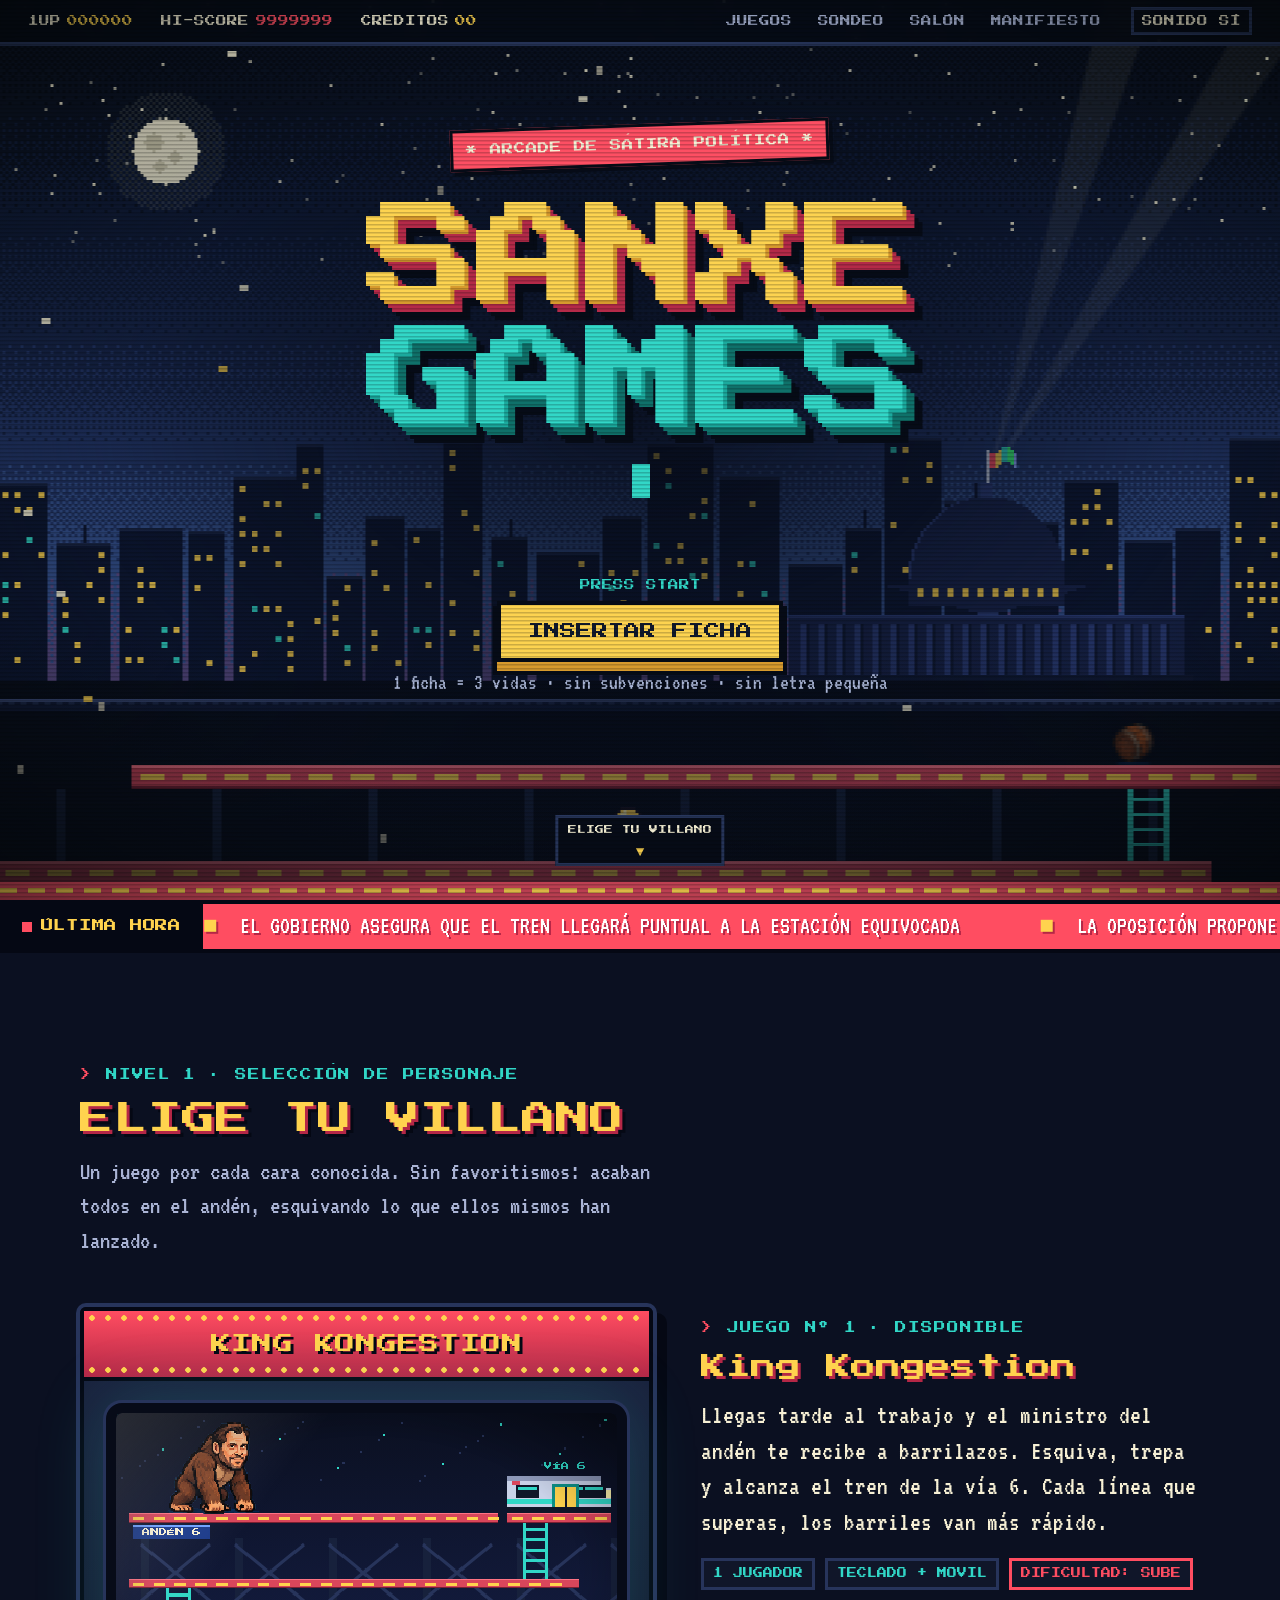
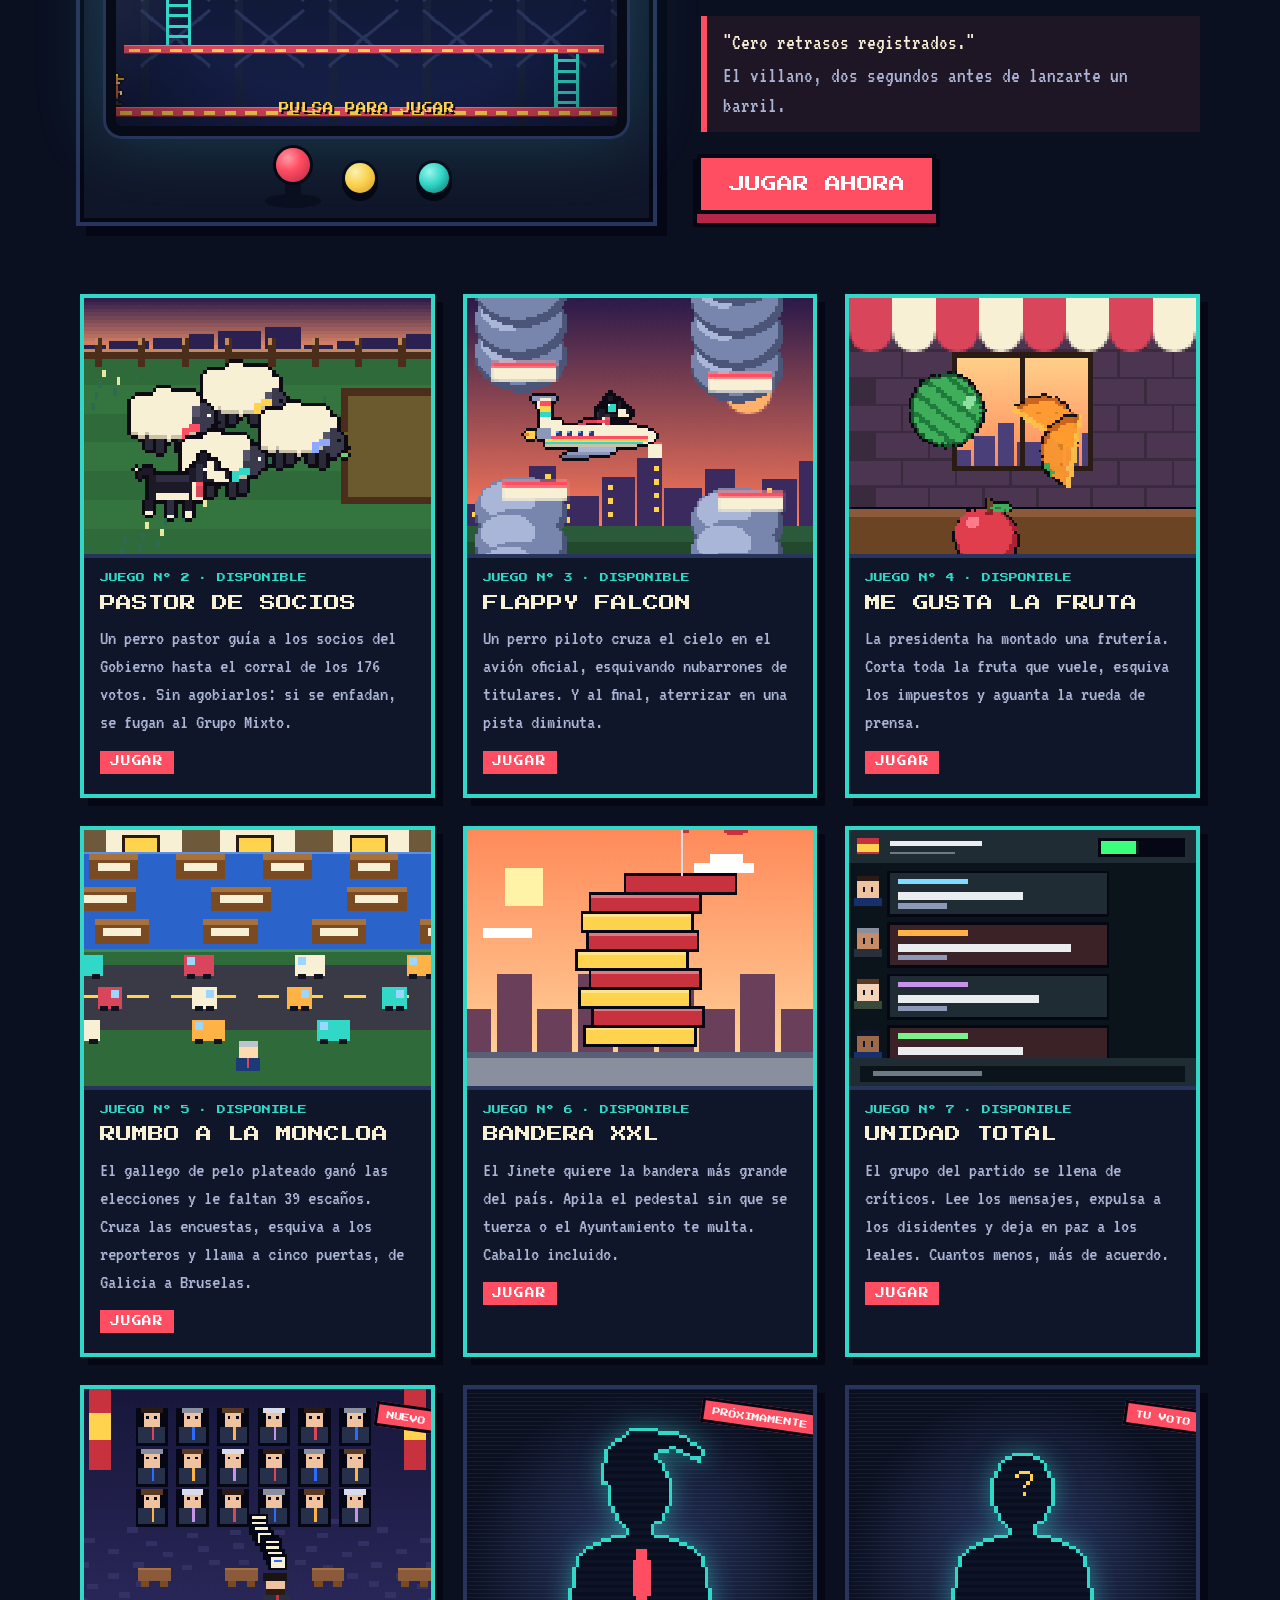
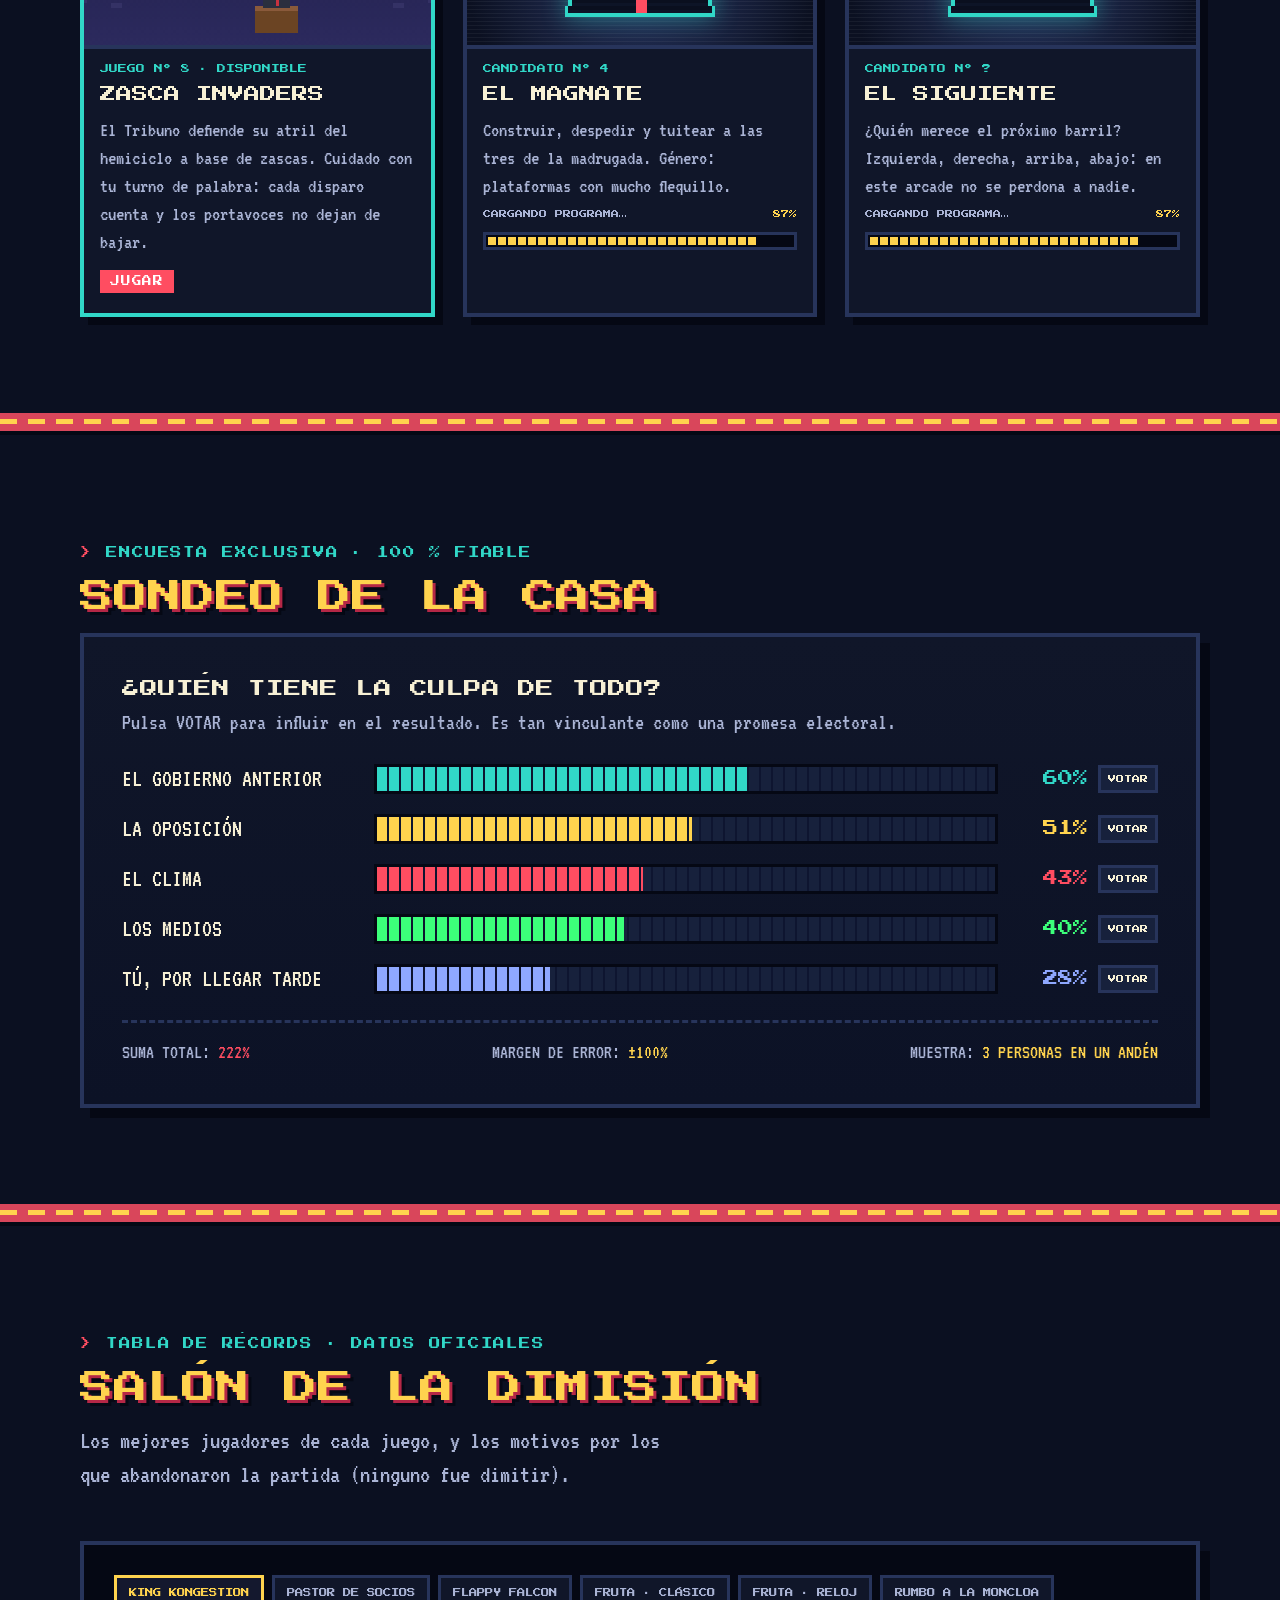
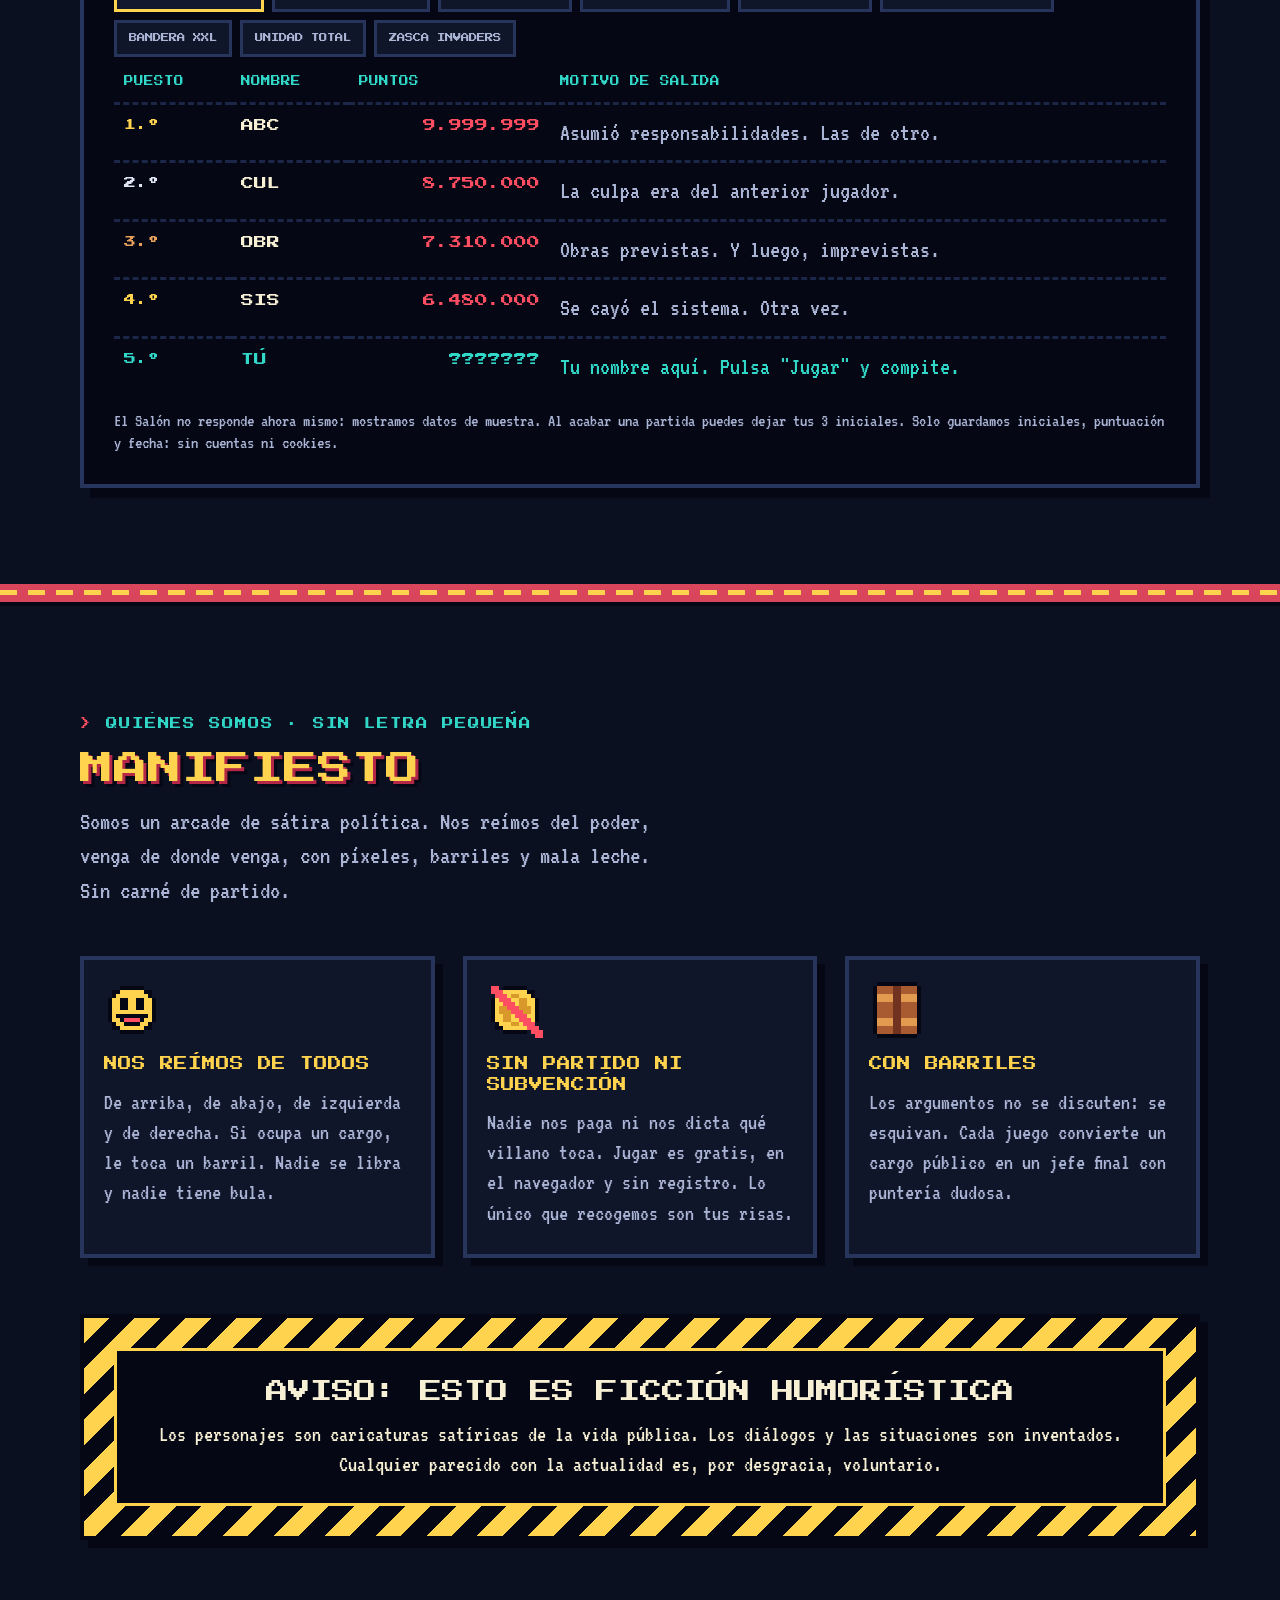
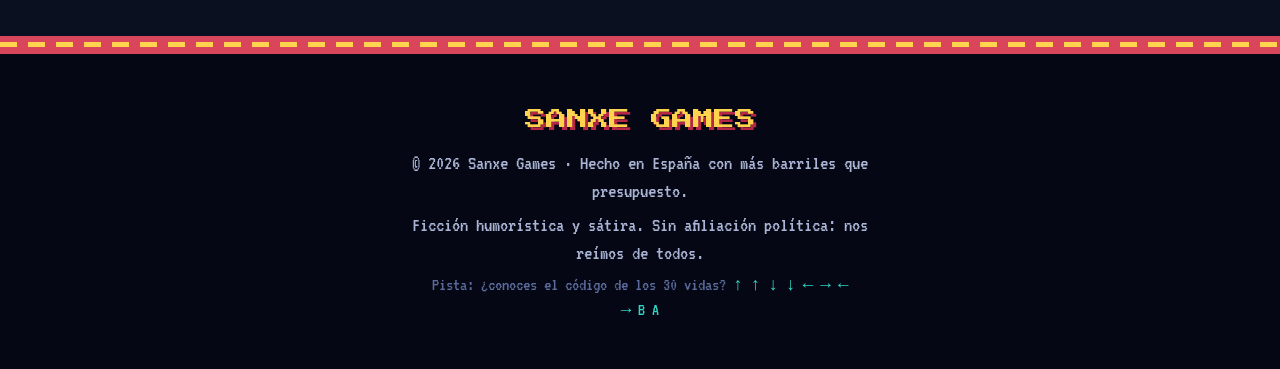
==== index.html @ ecefb309 "Add Zasca Invaders (shooter) with scoreboard board, home card and thumbnail Co-Authored-By: Claude S" ====
<!doctype html>
<html lang="es">
<head>
  <meta charset="utf-8">
  <meta name="viewport" content="width=device-width, initial-scale=1, viewport-fit=cover">
  <title>Sanxe Games — Arcade de sátira política</title>
  <meta name="description" content="Videojuegos retro de sátira política. Todos los colores, ningún partido. Esquiva barriles, coge el tren y ríete de quien manda. Gratis y en el navegador.">
  <meta name="theme-color" content="#0b1021">
  <link rel="canonical" href="https://sanxegames.es/">
  <meta property="og:type" content="website">
  <meta property="og:locale" content="es_ES">
  <meta property="og:site_name" content="Sanxe Games">
  <meta property="og:title" content="Sanxe Games — Los políticos nunca dimiten. Aquí, al menos, pierden vidas.">
  <meta property="og:description" content="Arcade retro de sátira política. Todos los colores, ningún partido. Juega gratis en el navegador.">
  <meta property="og:url" content="https://sanxegames.es/">
  <meta property="og:image" content="https://sanxegames.es/assets/og.png">
  <meta property="og:image:width" content="1200">
  <meta property="og:image:height" content="630">
  <meta property="og:image:alt" content="Sanxe Games: arcade de sátira política con barriles, un tren y un viajero esquivando al villano.">
  <meta name="twitter:card" content="summary_large_image">
  <meta name="twitter:title" content="Sanxe Games — Arcade de sátira política">
  <meta name="twitter:description" content="Los políticos nunca dimiten. Aquí, al menos, pierden vidas.">
  <meta name="twitter:image" content="https://sanxegames.es/assets/og.png">
  <link rel="icon" href="favicon.svg" type="image/svg+xml">
  <link rel="preload" href="assets/fonts/PressStart2P-latin.woff2" as="font" type="font/woff2" crossorigin>
  <link rel="preload" href="assets/fonts/VT323-latin.woff2" as="font" type="font/woff2" crossorigin>
  <link rel="stylesheet" href="assets/home.css?v=9">
  <script>document.documentElement.classList.add("js")</script>
</head>
<body>
  <a class="skip" href="#juegos">Saltar al contenido</a>

  <div id="boot" aria-hidden="true">
    <div id="boot-lines"></div>
    <div class="hint">PULSA CUALQUIER TECLA PARA SALTAR</div>
  </div>

  <header class="hud" aria-label="Marcador">
    <span>1UP<b id="hud-score">000000</b></span>
    <span class="hi">HI-SCORE<b>9999999</b></span>
    <span>CRÉDITOS<b id="hud-credits">00</b></span>
    <span class="grow"></span>
    <nav aria-label="Secciones">
      <a href="#juegos">JUEGOS</a>
      <a href="#sondeo">SONDEO</a>
      <a href="#salon">SALÓN</a>
      <a href="#manifiesto">MANIFIESTO</a>
    </nav>
    <button id="sound" type="button" aria-pressed="true" aria-label="Activar o desactivar sonido"><span class="snd-l">SONIDO </span><span id="sound-s">SÍ</span></button>
  </header>

  <main>
    <!-- ================= HERO ================= -->
    <section class="hero" id="inicio" aria-labelledby="logo">
      <canvas id="hero-canvas" aria-hidden="true"></canvas>
      <div class="hero-copy">
        <p class="badge">* ARCADE DE SÁTIRA POLÍTICA *</p>
        <h1 class="logo" id="logo" aria-label="Sanxe Games">
          <span class="l1" data-t="SANXE" aria-hidden="true">SANXE</span>
          <span class="l2" data-t="GAMES" aria-hidden="true">GAMES</span>
        </h1>
        <p class="tagline" id="tagline" data-full="Los políticos nunca dimiten. En nuestros juegos, al menos, pierden vidas.">Los políticos nunca dimiten. En nuestros juegos, al menos, <em>pierden vidas.</em></p>
        <div class="cta">
          <span class="press">PRESS START</span>
          <button class="btn" id="coin" type="button">Insertar ficha</button>
          <small>1 ficha = 3 vidas · sin subvenciones · sin letra pequeña</small>
        </div>
      </div>
      <a class="scroll-cue" href="#juegos" aria-label="Ir a los juegos">ELIGE TU VILLANO<span>▼</span></a>
      <div class="girder" aria-hidden="true"></div>
    </section>

    <!-- ================= TELETIPO ================= -->
    <div class="ticker" role="region" aria-label="Titulares satíricos">
      <div class="ticker-tag"><span><i></i>ÚLTIMA HORA</span></div>
      <div class="ticker-view">
        <div class="ticker-run">
          <ul>
            <li>El Gobierno asegura que el tren llegará puntual a la estación equivocada</li>
            <li>La oposición propone una comisión para estudiar por qué no hay comisiones</li>
            <li>Se cae el sistema otra vez: las elecciones se repiten por motivos técnicos</li>
            <li>Un político admite haber leído un artículo entero y lo niega a los cinco minutos</li>
            <li>Los barriles suben un 300 % y la culpa es del gobierno anterior</li>
            <li>Comunicado: la dimisión que no se ha producido no ha sido aceptada</li>
            <li>Inversión récord en promesas: cero euros ejecutados</li>
          </ul>
          <ul aria-hidden="true">
            <li>El Gobierno asegura que el tren llegará puntual a la estación equivocada</li>
            <li>La oposición propone una comisión para estudiar por qué no hay comisiones</li>
            <li>Se cae el sistema otra vez: las elecciones se repiten por motivos técnicos</li>
            <li>Un político admite haber leído un artículo entero y lo niega a los cinco minutos</li>
            <li>Los barriles suben un 300 % y la culpa es del gobierno anterior</li>
            <li>Comunicado: la dimisión que no se ha producido no ha sido aceptada</li>
            <li>Inversión récord en promesas: cero euros ejecutados</li>
          </ul>
        </div>
      </div>
    </div>

    <!-- ================= JUEGOS ================= -->
    <section class="section" id="juegos" aria-labelledby="t-juegos">
      <div class="wrap">
        <p class="kicker reveal">NIVEL 1 · SELECCIÓN DE PERSONAJE</p>
        <h2 class="title reveal" id="t-juegos">ELIGE TU VILLANO</h2>
        <p class="lead reveal">Un juego por cada cara conocida. Sin favoritismos: acaban todos en el andén, esquivando lo que ellos mismos han lanzado.</p>

        <article class="cab reveal">
          <div class="cab-body">
            <h3 class="cab-marquee">KING KONGESTION</h3>
            <a class="screen" href="king-kongestion/" aria-label="Jugar a King Kongestion">
              <canvas id="attract" width="480" height="300" aria-hidden="true"></canvas>
              <span class="insert">PULSA PARA JUGAR</span>
            </a>
            <div class="cab-controls" aria-hidden="true"><span class="stick"></span><span class="pbtn a"></span><span class="pbtn b"></span></div>
          </div>
          <div class="cab-info">
            <p class="kicker">JUEGO Nº 1 · DISPONIBLE</p>
            <h3>King Kongestion</h3>
            <p>Llegas tarde al trabajo y el ministro del andén te recibe a barrilazos. Esquiva, trepa y alcanza el tren de la vía 6. Cada línea que superas, los barriles van más rápido.</p>
            <ul class="chips">
              <li>1 JUGADOR</li>
              <li>TECLADO + MÓVIL</li>
              <li class="hot">DIFICULTAD: SUBE</li>
            </ul>
            <blockquote class="quote"><b>"Cero retrasos registrados."</b>El villano, dos segundos antes de lanzarte un barril.</blockquote>
            <a class="btn red" id="play" href="king-kongestion/">Jugar ahora</a>
          </div>
        </article>

        <div class="grid3">
          <a class="locked playable reveal" href="pastor-de-socios/" aria-label="Jugar a Pastor de socios">
            <div class="shot"><canvas id="pastor-thumb" width="96" height="72" aria-hidden="true"></canvas></div>
            <div class="body">
              <span class="cand">JUEGO Nº 2 · DISPONIBLE</span>
              <h3>PASTOR DE SOCIOS</h3>
              <p>Un perro pastor guía a los socios del Gobierno hasta el corral de los 176 votos. Sin agobiarlos: si se enfadan, se fugan al Grupo Mixto.</p>
              <span class="tag">JUGAR</span>
            </div>
          </a>
          <a class="locked playable reveal" href="flappy-falcon/" aria-label="Jugar a Flappy Falcon">
            <div class="shot"><canvas id="falcon-thumb" width="128" height="96" aria-hidden="true"></canvas></div>
            <div class="body">
              <span class="cand">JUEGO Nº 3 · DISPONIBLE</span>
              <h3>FLAPPY FALCON</h3>
              <p>Un perro piloto cruza el cielo en el avión oficial, esquivando nubarrones de titulares. Y al final, aterrizar en una pista diminuta.</p>
              <span class="tag">JUGAR</span>
            </div>
          </a>
          <a class="locked playable reveal" href="me-gusta-la-fruta/" aria-label="Jugar a Me gusta la fruta">
            <div class="shot"><canvas id="fruit-thumb" width="128" height="96" aria-hidden="true"></canvas></div>
            <div class="body">
              <span class="cand">JUEGO Nº 4 · DISPONIBLE</span>
              <h3>ME GUSTA LA FRUTA</h3>
              <p>La presidenta ha montado una frutería. Corta toda la fruta que vuele, esquiva los impuestos y aguanta la rueda de prensa.</p>
              <span class="tag">JUGAR</span>
            </div>
          </a>
          <a class="locked playable reveal" href="rumbo-a-moncloa/" aria-label="Jugar a Rumbo a la Moncloa">
            <div class="shot"><canvas id="moncloa-thumb" width="128" height="96" aria-hidden="true"></canvas></div>
            <div class="body">
              <span class="cand">JUEGO Nº 5 · DISPONIBLE</span>
              <h3>RUMBO A LA MONCLOA</h3>
              <p>El gallego de pelo plateado ganó las elecciones y le faltan 39 escaños. Cruza las encuestas, esquiva a los reporteros y llama a cinco puertas, de Galicia a Bruselas.</p>
              <span class="tag">JUGAR</span>
            </div>
          </a>
          <a class="locked playable reveal" href="bandera-xxl/" aria-label="Jugar a Bandera XXL">
            <div class="shot"><canvas id="bandera-thumb" width="128" height="96" aria-hidden="true"></canvas></div>
            <div class="body">
              <span class="cand">JUEGO Nº 6 · DISPONIBLE</span>
              <h3>BANDERA XXL</h3>
              <p>El Jinete quiere la bandera más grande del país. Apila el pedestal sin que se tuerza o el Ayuntamiento te multa. Caballo incluido.</p>
              <span class="tag">JUGAR</span>
            </div>
          </a>
          <a class="locked playable reveal" href="unidad-total/" aria-label="Jugar a Unidad Total">
            <div class="shot"><canvas id="unidad-thumb" width="128" height="96" aria-hidden="true"></canvas></div>
            <div class="body">
              <span class="cand">JUEGO Nº 7 · DISPONIBLE</span>
              <h3>UNIDAD TOTAL</h3>
              <p>El grupo del partido se llena de críticos. Lee los mensajes, expulsa a los disidentes y deja en paz a los leales. Cuantos menos, más de acuerdo.</p>
              <span class="tag">JUGAR</span>
            </div>
          </a>
          <a class="locked playable reveal" href="zasca-invaders/" aria-label="Jugar a Zasca Invaders">
            <div class="shot"><canvas id="zasca-thumb" width="128" height="96" aria-hidden="true"></canvas><span class="stamp new">NUEVO</span></div>
            <div class="body">
              <span class="cand">JUEGO Nº 8 · DISPONIBLE</span>
              <h3>ZASCA INVADERS</h3>
              <p>El Tribuno defiende su atril del hemiciclo a base de zascas. Cuidado con tu turno de palabra: cada disparo cuenta y los portavoces no dejan de bajar.</p>
              <span class="tag">JUGAR</span>
            </div>
          </a>
          <article class="locked reveal" tabindex="0">
            <div class="shot"><canvas data-sil="magnate" width="48" height="56" aria-hidden="true"></canvas><span class="stamp">PRÓXIMAMENTE</span></div>
            <div class="body">
              <span class="cand">CANDIDATO Nº 4</span>
              <h3>EL MAGNATE</h3>
              <p>Construir, despedir y tuitear a las tres de la madrugada. Género: plataformas con mucho flequillo.</p>
              <div class="load-l"><span>CARGANDO PROGRAMA…</span><b>87%</b></div>
              <div class="load" aria-hidden="true"><i></i></div>
            </div>
            <div class="deny">ACCESO DENEGADO: FALTA PRESUPUESTO</div>
          </article>
          <article class="locked reveal" tabindex="0">
            <div class="shot"><canvas data-sil="mystery" width="48" height="56" aria-hidden="true"></canvas><span class="stamp">TU VOTO</span></div>
            <div class="body">
              <span class="cand">CANDIDATO Nº ?</span>
              <h3>EL SIGUIENTE</h3>
              <p>¿Quién merece el próximo barril? Izquierda, derecha, arriba, abajo: en este arcade no se perdona a nadie.</p>
              <div class="load-l"><span>CARGANDO PROGRAMA…</span><b>87%</b></div>
              <div class="load" aria-hidden="true"><i></i></div>
            </div>
            <div class="deny">ACCESO DENEGADO: SE HA CAÍDO EL SISTEMA</div>
          </article>
        </div>
      </div>
    </section>

    <div class="girder" aria-hidden="true"></div>

    <!-- ================= SONDEO ================= -->
    <section class="section" id="sondeo" aria-labelledby="t-sondeo">
      <div class="wrap">
        <p class="kicker reveal">ENCUESTA EXCLUSIVA · 100 % FIABLE</p>
        <h2 class="title reveal" id="t-sondeo">SONDEO DE LA CASA</h2>
        <div class="poll reveal" id="poll">
          <p class="poll-q">¿QUIÉN TIENE LA CULPA DE TODO?</p>
          <p class="poll-sub">Pulsa VOTAR para influir en el resultado. Es tan vinculante como una promesa electoral.</p>
          <div class="rows">
            <div class="row" data-v="87" style="--c:var(--cyan)"><span class="lb">El gobierno anterior</span><div class="track"><div class="fill"></div></div><span class="v">0%</span></div>
            <div class="row" data-v="74" style="--c:var(--yellow)"><span class="lb">La oposición</span><div class="track"><div class="fill"></div></div><span class="v">0%</span></div>
            <div class="row" data-v="63" style="--c:var(--red)"><span class="lb">El clima</span><div class="track"><div class="fill"></div></div><span class="v">0%</span></div>
            <div class="row" data-v="58" style="--c:var(--green)"><span class="lb">Los medios</span><div class="track"><div class="fill"></div></div><span class="v">0%</span></div>
            <div class="row" data-v="41" style="--c:#8fa8ff"><span class="lb">Tú, por llegar tarde</span><div class="track"><div class="fill"></div></div><span class="v">0%</span></div>
          </div>
          <div class="poll-foot">
            <span class="tot">SUMA TOTAL: <b id="poll-total">0%</b></span>
            <span>MARGEN DE ERROR: <b>±100%</b></span>
            <span>MUESTRA: <b>3 PERSONAS EN UN ANDÉN</b></span>
          </div>
        </div>
      </div>
    </section>

    <div class="girder" aria-hidden="true"></div>

    <!-- ================= SALÓN ================= -->
    <section class="section" id="salon" aria-labelledby="t-salon">
      <div class="wrap">
        <p class="kicker reveal">TABLA DE RÉCORDS · DATOS OFICIALES</p>
        <h2 class="title reveal" id="t-salon">SALÓN DE LA DIMISIÓN</h2>
        <p class="lead reveal">Los mejores jugadores de cada juego, y los motivos por los que abandonaron la partida (ninguno fue dimitir).</p>
        <div class="hall reveal">
          <div class="hall-tabs" id="hall-tabs" role="tablist" aria-label="Elegir juego"></div>
          <table>
            <thead><tr><th>PUESTO</th><th>NOMBRE</th><th id="hall-unit">PUNTOS</th><th>MOTIVO DE SALIDA</th></tr></thead>
            <tbody id="hall-body">
              <tr><td>1.º</td><td>ABC</td><td>9.999.999</td><td>Asumió responsabilidades. Las de otro.</td></tr>
              <tr><td>2.º</td><td>CUL</td><td>8.750.000</td><td>La culpa era del anterior jugador.</td></tr>
              <tr><td>3.º</td><td>OBR</td><td>7.310.000</td><td>Obras previstas. Y luego, imprevistas.</td></tr>
              <tr><td>4.º</td><td>SIS</td><td>6.480.000</td><td>Se cayó el sistema. Otra vez.</td></tr>
              <tr class="me"><td>5.º</td><td>TÚ</td><td>???????</td><td>Tu nombre aquí. Pulsa "Jugar" y compite.</td></tr>
            </tbody>
          </table>
          <p class="hall-note" id="hall-note">Al acabar una partida puedes dejar tus 3 iniciales. Solo guardamos iniciales, puntuación y fecha: sin cuentas ni cookies.</p>
        </div>
      </div>
    </section>

    <div class="girder" aria-hidden="true"></div>

    <!-- ================= MANIFIESTO ================= -->
    <section class="section" id="manifiesto" aria-labelledby="t-man">
      <div class="wrap">
        <p class="kicker reveal">QUIÉNES SOMOS · SIN LETRA PEQUEÑA</p>
        <h2 class="title reveal" id="t-man">MANIFIESTO</h2>
        <p class="lead reveal">Somos un arcade de sátira política. Nos reímos del poder, venga de donde venga, con píxeles, barriles y mala leche. Sin carné de partido.</p>
        <div class="manifesto">
          <article class="man reveal"><canvas data-icon="mask" width="14" height="14" aria-hidden="true"></canvas><h3>NOS REÍMOS DE TODOS</h3><p>De arriba, de abajo, de izquierda y de derecha. Si ocupa un cargo, le toca un barril. Nadie se libra y nadie tiene bula.</p></article>
          <article class="man reveal"><canvas data-icon="coin" width="14" height="14" aria-hidden="true"></canvas><h3>SIN PARTIDO NI SUBVENCIÓN</h3><p>Nadie nos paga ni nos dicta qué villano toca. Jugar es gratis, en el navegador y sin registro. Lo único que recogemos son tus risas.</p></article>
          <article class="man reveal"><canvas data-icon="barrel" width="14" height="14" aria-hidden="true"></canvas><h3>CON BARRILES</h3><p>Los argumentos no se discuten: se esquivan. Cada juego convierte un cargo público en un jefe final con puntería dudosa.</p></article>
        </div>
        <div class="banner reveal" role="note">
          <div><strong>AVISO: ESTO ES FICCIÓN HUMORÍSTICA</strong><span>Los personajes son caricaturas satíricas de la vida pública. Los diálogos y las situaciones son inventados. Cualquier parecido con la actualidad es, por desgracia, voluntario.</span></div>
        </div>
      </div>
    </section>
  </main>

  <div class="girder" aria-hidden="true"></div>
  <footer>
    <div class="wrap">
      <p class="logo-s">SANXE GAMES</p>
      <p>© 2026 Sanxe Games · Hecho en España con más barriles que presupuesto.</p>
      <p>Ficción humorística y sátira. Sin afiliación política: nos reímos de todos.</p>
      <p class="hint">Pista: ¿conoces el código de los 30 vidas? <kbd>↑ ↑ ↓ ↓ ← → ← → B A</kbd></p>
    </div>
  </footer>

  <div id="toast" role="status" aria-live="polite"></div>
  <canvas id="rain" aria-hidden="true" hidden></canvas>
  <div class="crt" aria-hidden="true"></div>

  <script src="assets/commuter-sprites.js"></script>
  <script src="pastor-de-socios/sprites.js?v=2"></script>
  <script src="me-gusta-la-fruta/sprites.js?v=1"></script>
  <script src="assets/scores.js?v=3"></script>
  <script src="assets/home.js?v=20"></script>
</body>
</html>
---- assets/home.css ----
/* Sanxe Games — portada. Estética arcade/CRT, coherente con King Kongestion. */
@font-face{font-family:"Press Start 2P";src:url(fonts/PressStart2P-latin.woff2) format("woff2");font-display:swap}
@font-face{font-family:"VT323";src:url(fonts/VT323-latin.woff2) format("woff2");font-display:swap}

:root{
  color-scheme:dark;
  --bg:#0b1021; --deep:#050814; --navy:#101629; --navy2:#17213c; --line:#27345b;
  --ink:#f7f0d5; --muted:#aab4d5;
  --red:#ff4d61; --red-d:#b52746; --girder:#d9465b;
  --cyan:#31d7c7; --cyan-d:#0e6f68;
  --yellow:#ffd34e; --yellow-d:#d9992a; --blue:#1b3a8a; --green:#3cff7a;
  --px:"Press Start 2P",ui-monospace,"Courier New",monospace;
  --term:"VT323","Courier New",monospace;
  --hud:46px;
}
*{box-sizing:border-box}
html{scroll-behavior:smooth;scroll-padding-top:calc(var(--hud) + 12px);-webkit-text-size-adjust:100%}
body{margin:0;background:var(--bg);color:var(--ink);font:400 1.4rem/1.35 var(--term);overflow-x:hidden;min-height:100vh}
a{color:inherit}
img,canvas{display:block}
.sr-only{position:absolute;width:1px;height:1px;padding:0;margin:-1px;overflow:hidden;clip:rect(0,0,0,0);white-space:nowrap;border:0}
.skip{position:fixed;left:8px;top:-60px;z-index:200;background:var(--yellow);color:var(--navy);padding:10px 14px;font:400 .7rem var(--px);text-decoration:none}
.skip:focus{top:8px}
:focus-visible{outline:3px solid var(--cyan);outline-offset:3px}
::selection{background:var(--red);color:#fff}

/* ---------- CRT ---------- */
.crt{position:fixed;inset:0;z-index:120;pointer-events:none;
  background:
    radial-gradient(ellipse at center,transparent 58%,rgba(0,0,0,.5) 100%),
    repeating-linear-gradient(0deg,rgba(0,0,0,0) 0 2px,rgba(0,0,0,.2) 3px 4px)}
.crt::after{content:"";position:absolute;inset:0;background:rgba(120,255,240,.015);animation:crtflicker 5s steps(1) infinite}
@keyframes crtflicker{0%,100%{opacity:1}47%{opacity:.4}48%{opacity:1}73%{opacity:.6}74%{opacity:1}}

/* ---------- Arranque ---------- */
#boot{position:fixed;inset:0;z-index:300;background:#000;color:var(--cyan);display:grid;align-content:center;justify-items:start;
  padding:0 max(24px,calc(50vw - 300px));font:400 clamp(.55rem,1.6vw,.8rem)/2.1 var(--px);cursor:pointer}
#boot.off{animation:bootoff .55s steps(8) forwards;pointer-events:none}
#boot .hint{margin-top:2em;color:#5b6b9b;animation:blink 1s steps(2) infinite}
@keyframes bootoff{0%{opacity:1;clip-path:inset(0)}60%{opacity:1;clip-path:inset(48% 0 48% 0)}100%{opacity:0;clip-path:inset(50% 0 50% 0)}}
html:not(.js) #boot{display:none}

/* ---------- HUD ---------- */
.hud{position:fixed;inset:0 0 auto 0;height:var(--hud);z-index:100;display:flex;align-items:center;gap:clamp(10px,2.4vw,28px);
  padding:0 clamp(10px,2.4vw,28px);background:rgba(5,8,20,.88);backdrop-filter:blur(6px);border-bottom:4px solid var(--line);
  font:400 clamp(.5rem,1.35vw,.66rem)/1 var(--px);white-space:nowrap}
.hud b{color:var(--yellow);font-weight:400;margin-left:.6em}
.hud .hi b{color:var(--red)}
.hud .grow{flex:1}
.hud nav{display:flex;gap:clamp(8px,2vw,22px)}
.hud nav a{text-decoration:none;color:var(--muted);padding:6px 2px}
.hud nav a:hover,.hud nav a:focus-visible{color:var(--cyan)}
.hud button{font:inherit;color:var(--ink);background:none;border:3px solid var(--line);padding:6px 8px;cursor:pointer}
.hud button:hover{border-color:var(--cyan);color:var(--cyan)}
@media(max-width:820px){.hud nav,.hud .hi{display:none}}
@media(max-width:420px){.hud .snd-l{display:none}}

/* ---------- Vigas (separador, como en el juego) ---------- */
.girder{height:18px;background:var(--girder);position:relative;box-shadow:0 4px 0 var(--deep)}
.girder::after{content:"";position:absolute;inset:6px 0 auto;height:5px;background:repeating-linear-gradient(90deg,var(--yellow) 0 17px,transparent 17px 28px)}

/* ---------- Estructura ---------- */
.wrap{width:min(1120px,100% - 32px);margin-inline:auto}
.section{padding:clamp(64px,9vw,112px) 0 clamp(56px,8vw,96px);position:relative}
.kicker{margin:0 0 14px;font:400 clamp(.55rem,1.5vw,.72rem)/1.6 var(--px);color:var(--cyan);letter-spacing:.08em}
.kicker::before{content:"> ";color:var(--red)}
h2.title{margin:0 0 14px;font:400 clamp(1.15rem,3.8vw,2.1rem)/1.3 var(--px);color:var(--yellow);text-shadow:3px 3px 0 var(--red-d),6px 6px 0 var(--deep)}
.lead{max-width:60ch;margin:0 0 clamp(28px,4vw,48px);color:var(--muted);font-size:clamp(1.3rem,2.4vw,1.6rem)}

.reveal{opacity:0;transform:translateY(26px)}
.reveal.in{opacity:1;transform:none;transition:opacity .45s steps(6),transform .45s steps(6)}
html:not(.js) .reveal{opacity:1;transform:none}

/* ---------- Hero ---------- */
.hero{position:relative;min-height:max(660px,100svh);display:grid;place-items:center;padding:calc(var(--hud) + 28px) 18px 168px;isolation:isolate;overflow:hidden;background:var(--bg)}
.hero canvas{position:absolute;left:50%;top:50%;transform:translate(calc(-50% + var(--mx,0px)),calc(-50% + var(--my,0px)));z-index:0;image-rendering:pixelated;image-rendering:crisp-edges;max-width:none;transition:transform .25s ease-out;will-change:transform}
.hero::after{content:"";position:absolute;inset:0;z-index:1;pointer-events:none;
  background:radial-gradient(ellipse 60% 52% at 50% 46%,rgba(5,8,20,.82),rgba(5,8,20,.3) 70%,transparent 100%),linear-gradient(transparent 70%,rgba(5,8,20,.65))}
.hero-copy{position:relative;z-index:2;text-align:center;display:grid;justify-items:center;gap:clamp(14px,2.4vw,24px);max-width:900px}
.badge{font:400 clamp(.5rem,1.5vw,.72rem)/1.7 var(--px);color:var(--ink);background:var(--red);padding:.7em 1.1em;border:3px solid var(--deep);box-shadow:4px 4px 0 var(--deep);transform:rotate(-2deg);animation:badge 3s steps(2) infinite}
@keyframes badge{50%{transform:rotate(-2deg) translateY(-3px)}}
.logo{margin:0;display:grid;gap:.1em;justify-items:center;font:400 clamp(2.4rem,min(11.5vw,12.5vh),7.4rem)/1 var(--px);text-transform:uppercase;letter-spacing:-.03em}
.logo span{position:relative;display:block}
.l1{color:var(--yellow);text-shadow:.035em .035em 0 var(--yellow-d),.07em .07em 0 var(--red-d),.105em .105em 0 var(--red-d),.14em .14em 0 var(--deep),.175em .175em 0 var(--deep)}
.l2{color:var(--cyan);text-shadow:.035em .035em 0 #1aa89c,.07em .07em 0 var(--cyan-d),.105em .105em 0 var(--cyan-d),.14em .14em 0 var(--deep),.175em .175em 0 var(--deep)}
.logo span::before,.logo span::after{content:attr(data-t);position:absolute;inset:0;opacity:0;text-shadow:none;pointer-events:none}
.logo span::before{color:var(--red);animation:glitchA 7s infinite steps(1)}
.logo span::after{color:#5ea8ff;animation:glitchB 7s infinite steps(1)}
@keyframes glitchA{0%,90%,100%{opacity:0}91%{opacity:.9;transform:translate(-.05em,.02em);clip-path:inset(10% 0 55% 0)}93%{opacity:.9;transform:translate(.06em,-.02em);clip-path:inset(60% 0 8% 0)}95%{opacity:0}}
@keyframes glitchB{0%,90%,100%{opacity:0}92%{opacity:.9;transform:translate(.05em,0);clip-path:inset(40% 0 30% 0)}94%{opacity:.9;transform:translate(-.06em,.02em);clip-path:inset(5% 0 70% 0)}96%{opacity:0}}
.logo .l1{animation:drop .7s steps(7) both}
.logo .l2{animation:drop .7s .18s steps(7) both}
@keyframes drop{0%{transform:translateY(-120%);opacity:0}70%{transform:translateY(8%);opacity:1}100%{transform:none}}
.tagline{margin:0;max-width:30ch;font:400 clamp(1.5rem,3.6vw,2.3rem)/1.15 var(--term);color:var(--ink);text-shadow:2px 2px 0 var(--deep);min-height:2.4em}
.tagline em{font-style:normal;color:var(--yellow)}
.caret{display:inline-block;width:.5em;height:.9em;margin-left:2px;background:var(--cyan);vertical-align:-.1em;animation:blink 1s steps(2) infinite}
@keyframes blink{50%{opacity:0}}
.cta{display:grid;justify-items:center;gap:14px;margin-top:6px}
.press{font:400 clamp(.5rem,1.4vw,.66rem)/1 var(--px);color:var(--cyan);animation:blink 1.1s steps(2) infinite}
.btn{display:inline-block;font:400 clamp(.72rem,2.2vw,1rem)/1 var(--px);color:var(--navy);background:var(--yellow);text-decoration:none;text-transform:uppercase;border:0;cursor:pointer;
  padding:1.15em 1.7em;box-shadow:0 0 0 4px var(--deep),0 9px 0 4px var(--yellow-d),0 9px 0 8px var(--deep);transform:translateY(0);transition:transform .08s steps(2),box-shadow .08s steps(2)}
.btn:hover{background:#ffe27d}
.btn:active,.btn.pressed{transform:translateY(7px);box-shadow:0 0 0 4px var(--deep),0 2px 0 4px var(--yellow-d),0 2px 0 8px var(--deep)}
.btn.red{background:var(--red);color:#fff;box-shadow:0 0 0 4px var(--deep),0 9px 0 4px var(--red-d),0 9px 0 8px var(--deep)}
.btn.red:hover{background:#ff7384}
.btn.red:active{box-shadow:0 0 0 4px var(--deep),0 2px 0 4px var(--red-d),0 2px 0 8px var(--deep)}
.cta small{font:400 clamp(1.1rem,2.2vw,1.35rem)/1 var(--term);color:var(--muted)}
.coin{position:fixed;z-index:150;width:26px;height:26px;border-radius:50%;background:var(--yellow);border:4px solid var(--yellow-d);box-shadow:inset -4px -4px 0 var(--yellow-d),0 0 0 3px var(--deep);pointer-events:none;animation:coinfall .7s cubic-bezier(.3,.1,.7,1) forwards}
.coin::after{content:"";position:absolute;inset:5px 9px;background:var(--yellow-d)}
@keyframes coinfall{0%{transform:translateY(-120px) scaleX(1);opacity:0}15%{opacity:1}35%{transform:translateY(-50px) scaleX(.2)}60%{transform:translateY(-10px) scaleX(1)}85%{opacity:1}100%{transform:translateY(24px) scaleX(.2);opacity:0}}
.scroll-cue{position:absolute;z-index:4;left:50%;bottom:34px;transform:translateX(-50%);font:400 .55rem/1 var(--px);color:var(--ink);text-decoration:none;text-align:center;background:var(--deep);border:3px solid var(--line);padding:.9em 1.1em .7em;animation:bob 1.2s steps(2) infinite}
.scroll-cue span{display:block;margin-top:8px;color:var(--yellow);font-size:.9rem}
@keyframes bob{50%{transform:translate(-50%,6px)}}
.hero .girder{position:absolute;left:0;right:0;bottom:0;z-index:3}

/* ---------- Teletipo ---------- */
.ticker{display:flex;align-items:stretch;background:var(--red);border-block:4px solid var(--deep);overflow:hidden;position:relative;z-index:4}
.ticker-tag{flex:none;display:grid;place-items:center;padding:0 clamp(10px,2vw,22px);background:var(--deep);color:var(--yellow);font:400 clamp(.55rem,1.5vw,.78rem)/1 var(--px);letter-spacing:.06em;position:relative;z-index:2}
.ticker-tag i{display:inline-block;width:.8em;height:.8em;background:var(--red);margin-right:.7em;animation:blink .9s steps(2) infinite}
.ticker-view{overflow:hidden;flex:1;padding:10px 0}
.ticker-run{display:flex;width:max-content;animation:run 85s linear infinite}
.ticker:hover .ticker-run{animation-play-state:paused}
.ticker-run ul{display:flex;margin:0;padding:0;list-style:none}
.ticker-run li{font:400 clamp(1.25rem,2.2vw,1.55rem)/1 var(--term);color:#fff;white-space:nowrap;text-transform:uppercase;padding-right:3.2em;text-shadow:2px 2px 0 var(--red-d)}
.ticker-run li::before{content:"■";color:var(--yellow);margin-right:.9em}
@keyframes run{to{transform:translateX(-50%)}}

/* ---------- Juegos ---------- */
.cab{display:grid;grid-template-columns:minmax(0,1.15fr) minmax(0,1fr);gap:clamp(22px,4vw,48px);align-items:center;margin-bottom:clamp(44px,6vw,72px)}
.cab-body{position:relative;background:linear-gradient(#1b2340,#101629);border:4px solid var(--deep);box-shadow:0 0 0 4px var(--line),10px 10px 0 4px var(--deep);padding:0 0 18px;border-radius:6px 6px 0 0}
.cab-marquee{position:relative;margin:0;text-align:center;font:400 clamp(.8rem,2.2vw,1.25rem)/1 var(--px);color:var(--yellow);background:linear-gradient(var(--red),var(--red-d));padding:1.15em .6em;border-bottom:4px solid var(--deep);text-shadow:3px 3px 0 var(--deep);letter-spacing:.04em}
.cab-marquee::before,.cab-marquee::after{content:"";position:absolute;left:0;right:0;height:8px;background:radial-gradient(circle,var(--yellow) 2.5px,transparent 3px) 0 0/16px 8px;animation:bulbs .8s steps(1) infinite}
.cab-marquee::before{top:3px}.cab-marquee::after{bottom:3px;animation-delay:.4s}
@keyframes bulbs{50%{background-position:8px 0;opacity:.55}}
.screen{position:relative;display:block;margin:clamp(14px,2.4vw,22px) clamp(14px,2.4vw,22px) 0;border:10px solid #070b18;border-radius:16px;background:var(--deep);box-shadow:inset 0 0 0 3px #121a33,0 0 0 3px var(--line),0 0 70px rgba(49,215,199,.22);overflow:hidden;text-decoration:none;color:inherit}
.screen canvas{width:100%;height:auto;aspect-ratio:8/5;image-rendering:pixelated;image-rendering:crisp-edges;background:#050814}
.screen::after{content:"";position:absolute;inset:0;pointer-events:none;border-radius:6px;background:linear-gradient(125deg,rgba(255,255,255,.14),transparent 30%),radial-gradient(ellipse at center,transparent 60%,rgba(0,0,0,.45));}
.screen .insert{position:absolute;z-index:2;left:0;right:0;bottom:12px;text-align:center;font:400 clamp(.5rem,1.3vw,.66rem)/1 var(--px);color:var(--yellow);text-shadow:2px 2px 0 var(--deep);animation:blink 1s steps(2) infinite}
.screen:hover{box-shadow:inset 0 0 0 3px #121a33,0 0 0 3px var(--yellow),0 0 90px rgba(255,211,78,.28)}
.cab-controls{display:flex;align-items:center;justify-content:center;gap:clamp(20px,5vw,44px);margin-top:20px}
.stick{width:16px;height:30px;background:#0a0f1f;border-radius:4px;position:relative;margin:14px 0 0}
.stick::before{content:"";position:absolute;left:50%;top:-22px;width:34px;height:34px;border-radius:50%;transform:translateX(-50%);background:radial-gradient(circle at 35% 30%,#ff9aa6,var(--red) 40%,var(--red-d));box-shadow:0 0 0 3px var(--deep);animation:wobble 2.4s steps(4) infinite}
@keyframes wobble{25%{transform:translateX(-80%)}75%{transform:translateX(-20%)}}
.stick::after{content:"";position:absolute;left:50%;bottom:-8px;width:56px;height:14px;transform:translateX(-50%);background:#0a0f1f;border-radius:50%}
.pbtn{width:30px;height:30px;border-radius:50%;box-shadow:0 0 0 3px var(--deep),0 5px 0 3px var(--deep)}
.pbtn.a{background:radial-gradient(circle at 35% 30%,#fff3b0,var(--yellow) 45%,var(--yellow-d))}
.pbtn.b{background:radial-gradient(circle at 35% 30%,#9ff6ec,var(--cyan) 45%,var(--cyan-d))}
.cab-info h3{margin:0 0 14px;font:400 clamp(1rem,2.8vw,1.55rem)/1.35 var(--px);color:var(--yellow);text-shadow:3px 3px 0 var(--red-d)}
.cab-info p:not(.kicker){margin:0 0 18px;font-size:clamp(1.35rem,2.4vw,1.65rem);color:var(--ink)}
.chips{display:flex;flex-wrap:wrap;gap:10px;margin:0 0 26px;padding:0;list-style:none}
.chips li{font:400 clamp(.5rem,1.3vw,.62rem)/1 var(--px);padding:.8em .9em;border:3px solid var(--line);color:var(--cyan);background:var(--navy)}
.chips li.hot{border-color:var(--red);color:var(--red)}
.cab-info .quote{margin:0 0 26px;padding:12px 16px;border-left:6px solid var(--red);background:rgba(255,77,97,.08);color:var(--muted);font-size:1.35rem}
.cab-info .quote b{display:block;color:var(--ink);font-weight:400;margin-bottom:4px}

.grid3{display:grid;grid-template-columns:repeat(3,minmax(0,1fr));gap:clamp(16px,2.4vw,28px)}
@media(min-width:901px) and (max-width:1100px){.grid3{grid-template-columns:repeat(2,minmax(0,1fr))}}
a.locked{text-decoration:none;color:inherit}
.locked.playable{border-color:var(--cyan)}
.locked.playable:hover,.locked.playable:focus-visible{border-color:var(--yellow);box-shadow:11px 11px 0 var(--deep);outline:none}
.locked.playable .shot{background:#0b1021}
.locked.playable .shot::before{display:none}
.locked.playable canvas{width:100%;height:100%;filter:none;animation:none;image-rendering:pixelated;image-rendering:crisp-edges}
.stamp.new{background:var(--cyan);color:var(--deep)}
.locked.playable .tag{justify-self:start;margin-top:4px;padding:.7em 1em;background:var(--red);color:#fff;font:400 .6rem/1 var(--px);letter-spacing:.1em}
.locked.playable:hover .tag{background:#ff7384}
.locked{position:relative;overflow:hidden;display:flex;flex-direction:column;background:var(--navy);border:4px solid var(--line);box-shadow:8px 8px 0 var(--deep);transition:transform .12s steps(2)}
.locked:hover{transform:translate(-3px,-3px);border-color:var(--red);box-shadow:11px 11px 0 var(--deep)}
.locked .shot{position:relative;aspect-ratio:4/3;display:grid;place-items:center;background:radial-gradient(circle at 50% 70%,#2a3866,#0b1021 70%);border-bottom:4px solid var(--line);overflow:hidden}
.locked .shot::before{content:"";position:absolute;inset:0;background:repeating-linear-gradient(0deg,transparent 0 3px,rgba(255,255,255,.05) 3px 4px);animation:scan 2.2s linear infinite}
@keyframes scan{to{background-position:0 16px}}
.locked canvas{height:78%;width:auto;image-rendering:pixelated;image-rendering:crisp-edges;filter:drop-shadow(0 0 12px rgba(49,215,199,.45));animation:glow 3s steps(3) infinite}
@keyframes glow{50%{filter:drop-shadow(0 0 20px rgba(255,77,97,.7))}}
.locked .stamp{position:absolute;right:-6px;top:16px;transform:rotate(8deg);background:var(--red);color:#fff;font:400 .5rem/1 var(--px);padding:.7em 1em;border:3px solid var(--deep);z-index:2}
.locked .body{padding:16px 16px 20px;display:grid;gap:10px;flex:1;align-content:start}
.locked .cand{font:400 .55rem/1 var(--px);color:var(--cyan)}
.locked h3{margin:0;font:400 clamp(.8rem,1.9vw,1rem)/1.35 var(--px);color:var(--ink)}
.locked p{margin:0;color:var(--muted);font-size:1.3rem}
.load{height:18px;border:3px solid var(--line);background:var(--deep);position:relative;margin-top:4px}
.load i{position:absolute;inset:2px auto 2px 2px;width:87%;background:repeating-linear-gradient(90deg,var(--yellow) 0 8px,transparent 8px 10px)}
.load-l{display:flex;justify-content:space-between;font:400 .5rem/1 var(--px);color:var(--muted)}
.load-l b{color:var(--yellow);font-weight:400}
.locked .deny{position:absolute;inset:auto 0 0;background:var(--red);color:#fff;font:400 .5rem/1.6 var(--px);text-align:center;padding:.9em .6em;transform:translateY(100%);transition:transform .12s steps(3)}
.locked:hover .deny,.locked:focus-within .deny{transform:none}

/* ---------- Sondeo ---------- */
.poll{background:linear-gradient(var(--navy),#0c1226);border:4px solid var(--line);box-shadow:10px 10px 0 var(--deep);padding:clamp(18px,3.4vw,38px)}
.poll-q{margin:0 0 6px;font:400 clamp(.8rem,2.2vw,1.1rem)/1.5 var(--px);color:var(--ink)}
.poll-sub{margin:0 0 26px;color:var(--muted)}
.rows{display:grid;gap:clamp(14px,2vw,20px)}
.row{display:grid;grid-template-columns:minmax(120px,230px) 1fr auto;gap:clamp(10px,2vw,22px);align-items:center}
.row .lb{font:400 clamp(1.25rem,2.2vw,1.55rem)/1.05 var(--term);text-transform:uppercase}
.track{height:30px;border:3px solid var(--deep);background:repeating-linear-gradient(90deg,#17213c 0 10px,#0e1530 10px 12px);position:relative}
.fill{position:absolute;inset:0 auto 0 0;width:0;background:repeating-linear-gradient(90deg,var(--c) 0 10px,transparent 10px 12px);transition:width 1.1s steps(18)}
.row .v{font:400 clamp(.7rem,1.8vw,.95rem)/1 var(--px);color:var(--c);min-width:4.5ch;text-align:right}
.vwrap{display:flex;align-items:center;gap:10px;justify-content:flex-end}
.vote{font:400 .5rem/1 var(--px);color:var(--ink);background:var(--navy2);border:3px solid var(--line);padding:.9em .9em;cursor:pointer;white-space:nowrap}
.vote:hover{border-color:var(--yellow);color:var(--yellow)}
.vote:active{transform:translateY(2px)}
.poll-foot{margin:26px 0 0;padding-top:16px;border-top:3px dashed var(--line);display:flex;flex-wrap:wrap;gap:8px 28px;justify-content:space-between;font-size:1.25rem;color:var(--muted)}
.poll-foot b{color:var(--yellow);font-weight:400}
.poll-foot .tot b.over{color:var(--red)}
@media(max-width:720px){.row{grid-template-columns:1fr auto}.row .lb{grid-column:1/-1}.row .track{grid-column:1}}

/* ---------- Salón ---------- */
.hall{border:4px solid var(--line);box-shadow:10px 10px 0 var(--deep);background:var(--deep);padding:clamp(14px,3vw,30px)}
.hall table{width:100%;border-collapse:collapse;font-size:clamp(1.2rem,2.2vw,1.55rem)}
.hall th{font:400 clamp(.45rem,1.2vw,.6rem)/1.4 var(--px);color:var(--cyan);text-align:left;padding:0 10px 14px;white-space:nowrap}
.hall td{padding:11px 10px;border-top:3px dashed #1b2648;vertical-align:top}
.hall td:first-child{font:400 clamp(.55rem,1.4vw,.75rem)/1.6 var(--px);color:var(--yellow);white-space:nowrap}
.hall td:nth-child(2){font:400 clamp(.6rem,1.5vw,.8rem)/1.6 var(--px);color:var(--ink)}
.hall td:nth-child(3){font:400 clamp(.6rem,1.5vw,.8rem)/1.6 var(--px);color:var(--red);text-align:right;white-space:nowrap}
.hall td:nth-child(4){color:var(--muted)}
.hall tr.me td{color:var(--cyan)}
.hall tr.me td:nth-child(3){animation:blink 1s steps(2) infinite}
.hall tr:nth-child(2) td:first-child{color:#e0e6f5}.hall tr:nth-child(3) td:first-child{color:#e6a05a}
.hall-tabs{display:flex;flex-wrap:wrap;gap:8px;margin:0 0 18px}
.hall-tabs button{padding:10px 12px;border:3px solid var(--line);background:var(--navy);color:var(--muted);font:400 clamp(.42rem,1.1vw,.52rem)/1.3 var(--px);cursor:pointer}
.hall-tabs button:hover{border-color:var(--cyan);color:var(--ink)}
.hall-tabs button[aria-selected="true"]{border-color:var(--yellow);color:var(--yellow);background:#14182e}
.hall td.empty{grid-column:1/-1;color:var(--muted)}
.hall-note{margin:16px 0 0;font-size:1.15rem;line-height:1.2;color:var(--muted)}
@media(max-width:720px){.hall td:nth-child(4){display:none}.hall th:nth-child(4){display:none}}

/* ---------- Manifiesto ---------- */
.manifesto{display:grid;grid-template-columns:repeat(3,minmax(0,1fr));gap:clamp(16px,2.6vw,28px)}
.man{border:4px solid var(--line);background:var(--navy);box-shadow:8px 8px 0 var(--deep);padding:22px 20px 26px}
.man canvas{width:56px;height:56px;image-rendering:pixelated;margin-bottom:16px}
.man h3{margin:0 0 12px;font:400 clamp(.7rem,1.7vw,.85rem)/1.5 var(--px);color:var(--yellow)}
.man p{margin:0;color:var(--muted);font-size:1.4rem}
.banner{margin-top:clamp(32px,5vw,56px);display:grid;gap:10px;padding:clamp(18px,3vw,30px);background:repeating-linear-gradient(135deg,var(--yellow) 0 18px,var(--deep) 18px 36px);border:4px solid var(--deep);box-shadow:8px 8px 0 var(--deep)}
.banner div{background:var(--deep);padding:clamp(14px,2.4vw,24px);text-align:center;border:3px solid var(--yellow)}
.banner strong{display:block;font:400 clamp(.7rem,2vw,1rem)/1.6 var(--px);color:var(--yellow);margin-bottom:8px}
.banner span{color:var(--ink);font-size:1.4rem}

/* ---------- Pie ---------- */
footer{background:var(--deep);padding:clamp(34px,5vw,56px) 0 40px;text-align:center;color:var(--muted)}
footer .logo-s{font:400 clamp(.9rem,2.6vw,1.3rem)/1 var(--px);color:var(--yellow);text-shadow:3px 3px 0 var(--red-d);margin:0 0 18px}
footer p{margin:6px auto;max-width:62ch;font-size:1.3rem}
footer .hint{color:#5b6b9b;font-size:1.15rem}
footer .hint kbd{font:400 .5rem/1 var(--px);color:var(--cyan)}

/* ---------- Toast + Konami ---------- */
#toast{position:fixed;left:50%;bottom:26px;z-index:160;transform:translate(-50%,40px);opacity:0;max-width:calc(100% - 28px);text-align:center;background:var(--yellow);color:var(--navy);font:400 clamp(.5rem,1.5vw,.7rem)/1.7 var(--px);padding:1em 1.3em;border:4px solid var(--deep);box-shadow:5px 5px 0 var(--deep);pointer-events:none;transition:transform .2s steps(4),opacity .2s steps(4)}
#toast.show{transform:translate(-50%,0);opacity:1}
#rain{position:fixed;inset:0;z-index:140;pointer-events:none;width:100%;height:100%;image-rendering:pixelated}

/* ---------- Responsive ---------- */
@media(max-width:900px){
  .cab{grid-template-columns:1fr}
  .grid3,.manifesto{grid-template-columns:1fr}
  .locked{display:grid;grid-template-columns:minmax(120px,40%) 1fr}
  .locked .shot{aspect-ratio:auto;border-bottom:0;border-right:4px solid var(--line);min-height:210px}
}
@media(max-width:520px){
  .locked{grid-template-columns:1fr}
  .locked .shot{border-right:0;border-bottom:4px solid var(--line);aspect-ratio:4/3;min-height:0}
  .hero{padding-bottom:130px}
  .scroll-cue{bottom:36px}
}

/* ---------- Movimiento reducido ---------- */
@media(prefers-reduced-motion:reduce){
  html{scroll-behavior:auto}
  *,*::before,*::after{animation-duration:.001ms !important;animation-iteration-count:1 !important;transition-duration:.001ms !important}
  .ticker-run{animation:none !important;flex-wrap:wrap;width:auto}
  .ticker-run ul[aria-hidden]{display:none}
  .ticker-view{overflow:visible}
  .ticker-run ul{flex-wrap:wrap}
  .reveal{opacity:1;transform:none}
  .logo span::before,.logo span::after{display:none}
}

/* Tildes sobre mayúsculas: Press Start 2P las dibuja con altura de minúscula, así que se pintan aparte */
.ac{position:relative;display:inline-block}
.ac::after{content:"";position:absolute;left:calc(50% - .02em);top:-.17em;width:.2em;height:.13em;background:currentColor;transform:skewX(-50deg)}
.ac.n::after{left:calc(50% - .17em);width:.14em;height:.12em;transform:none;box-shadow:.2em -.09em 0 currentColor}
.ac.u::after{left:calc(50% - .21em);width:.14em;height:.14em;transform:none;box-shadow:.28em 0 0 currentColor}
footer .hint kbd{font:400 1.1rem/1 var(--term);color:var(--cyan)}
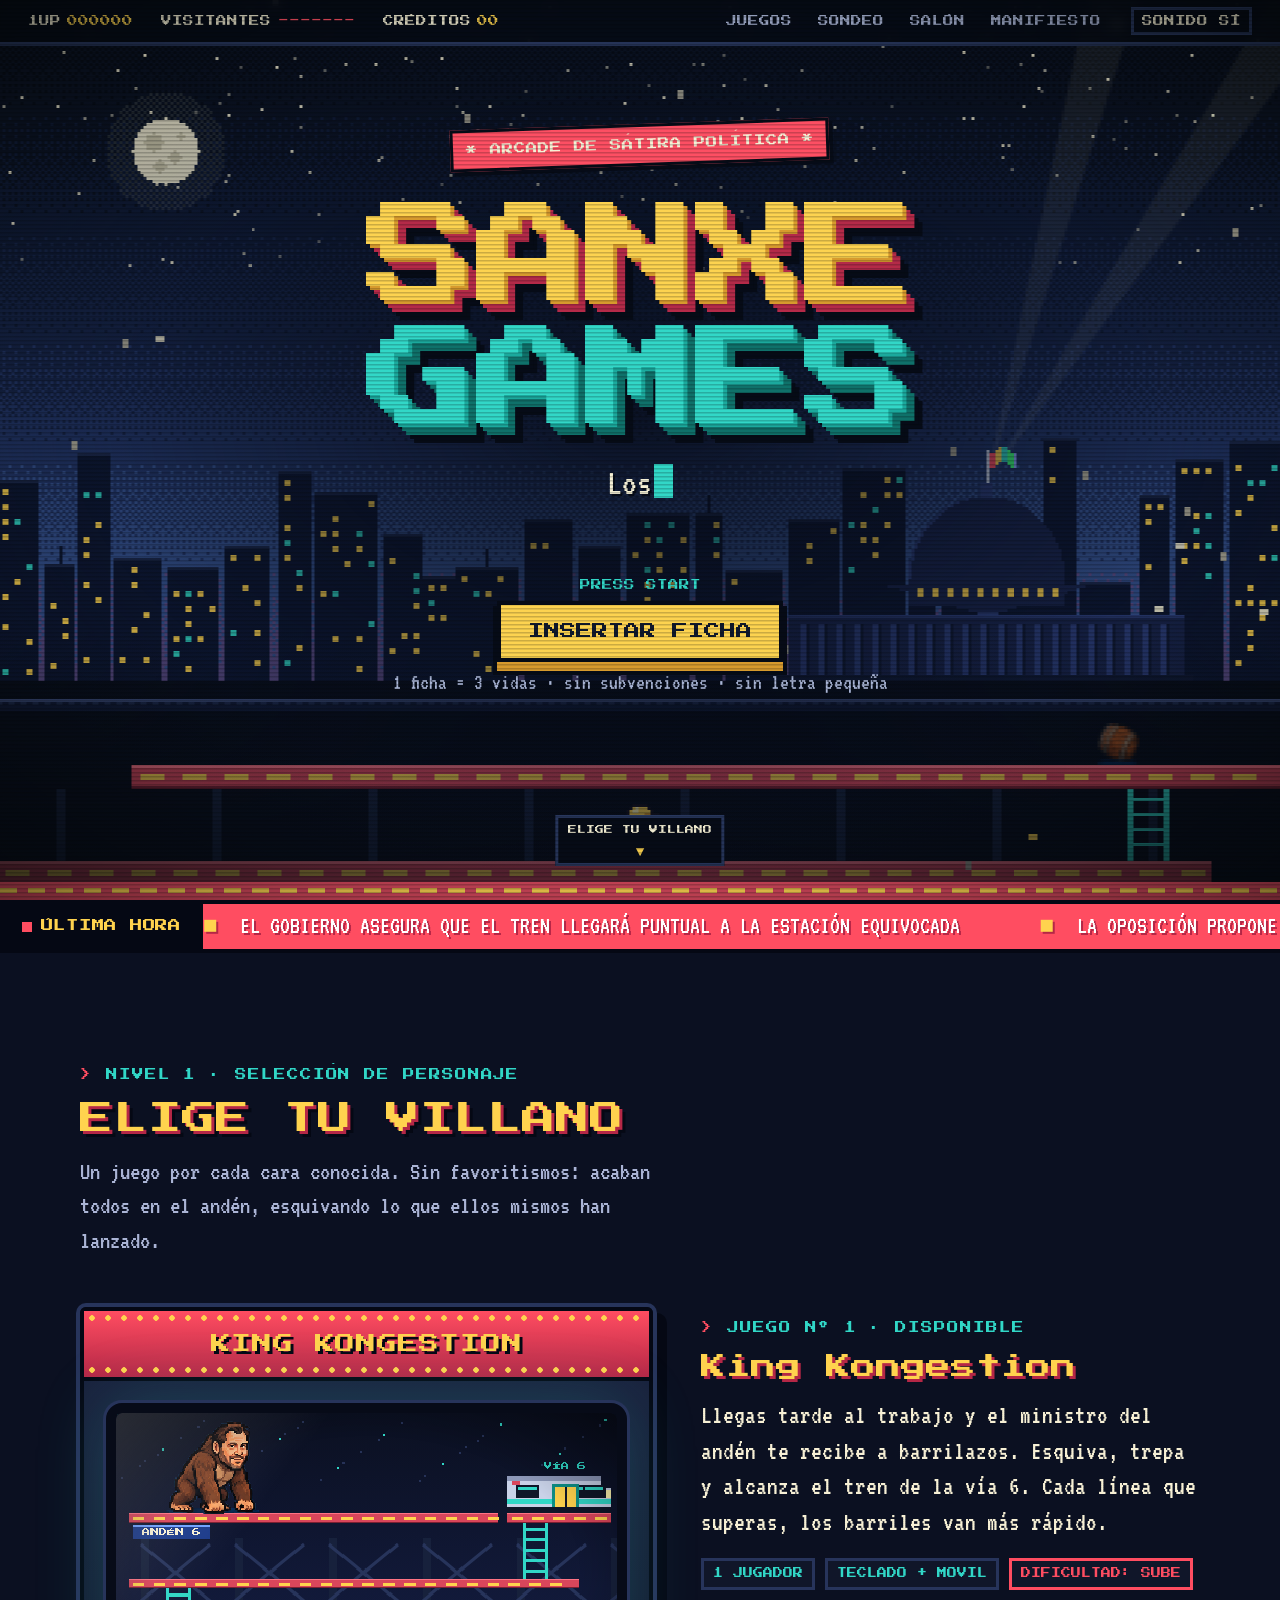
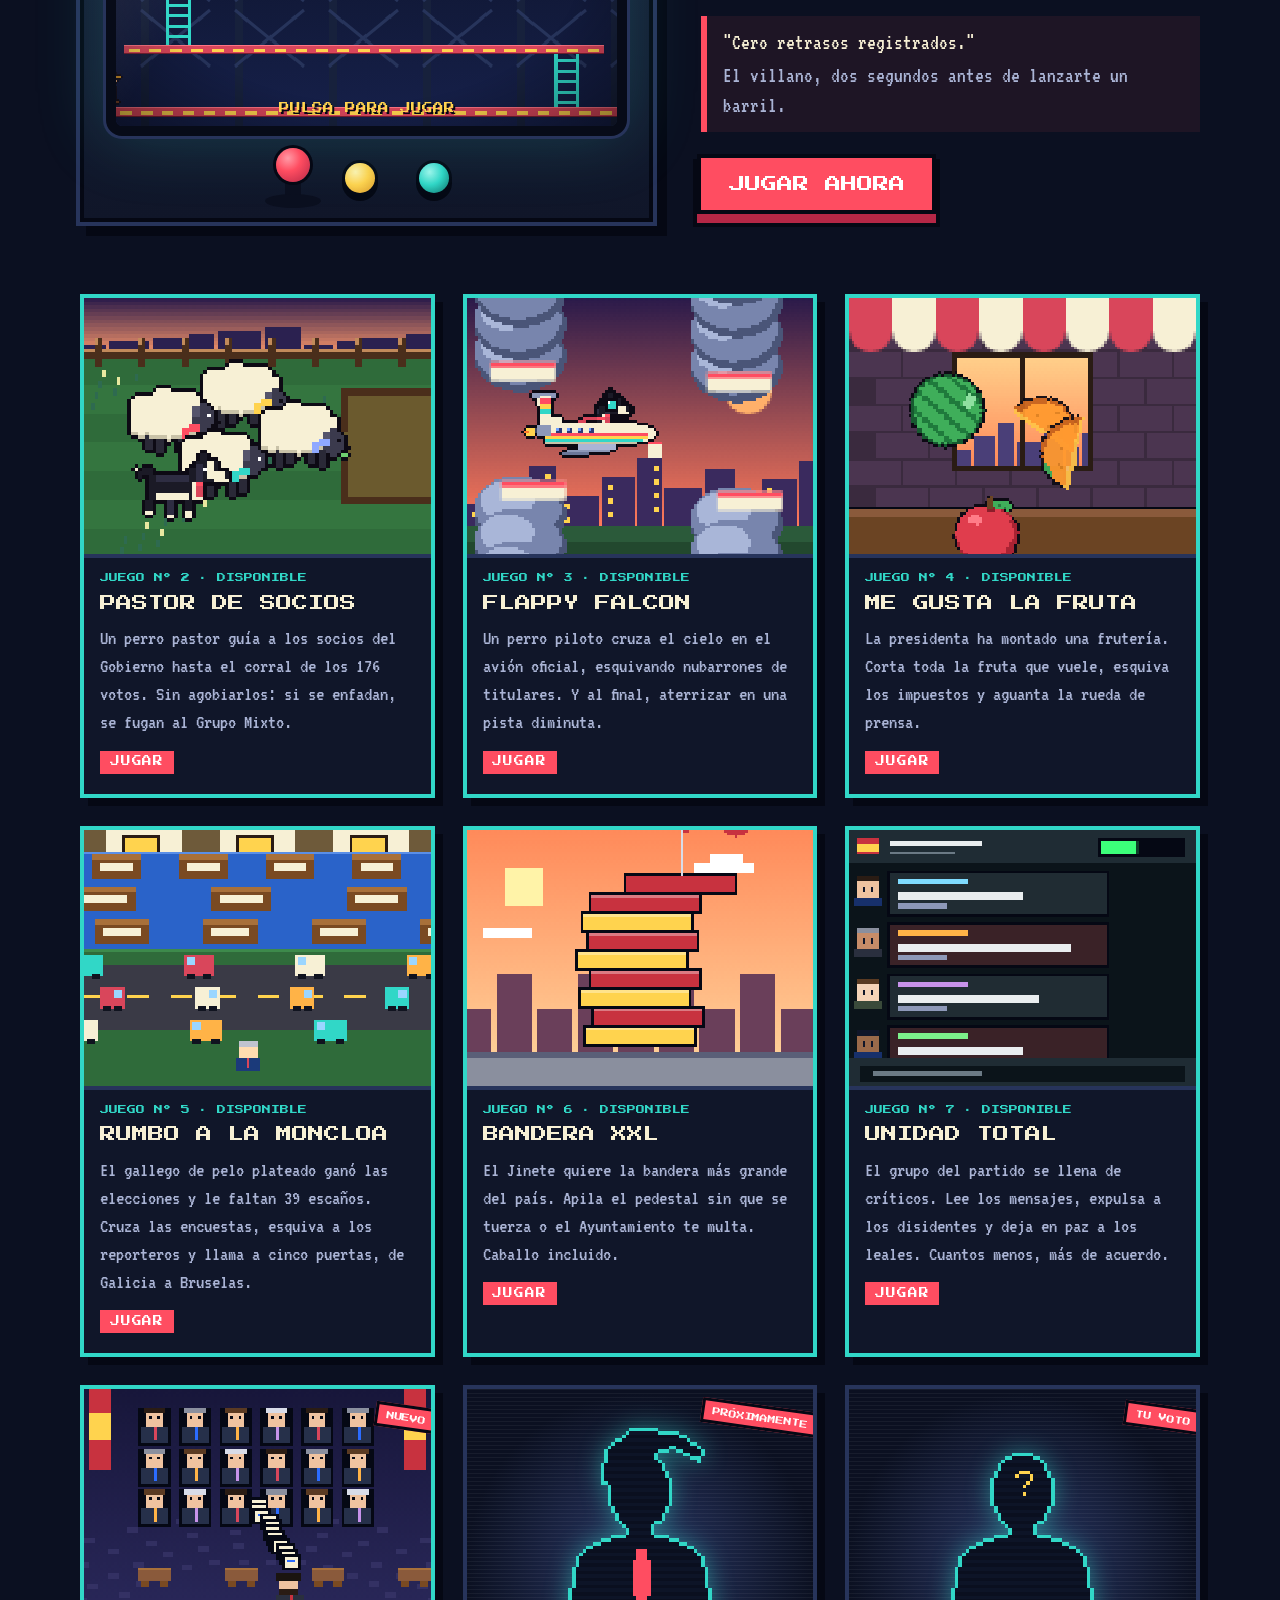
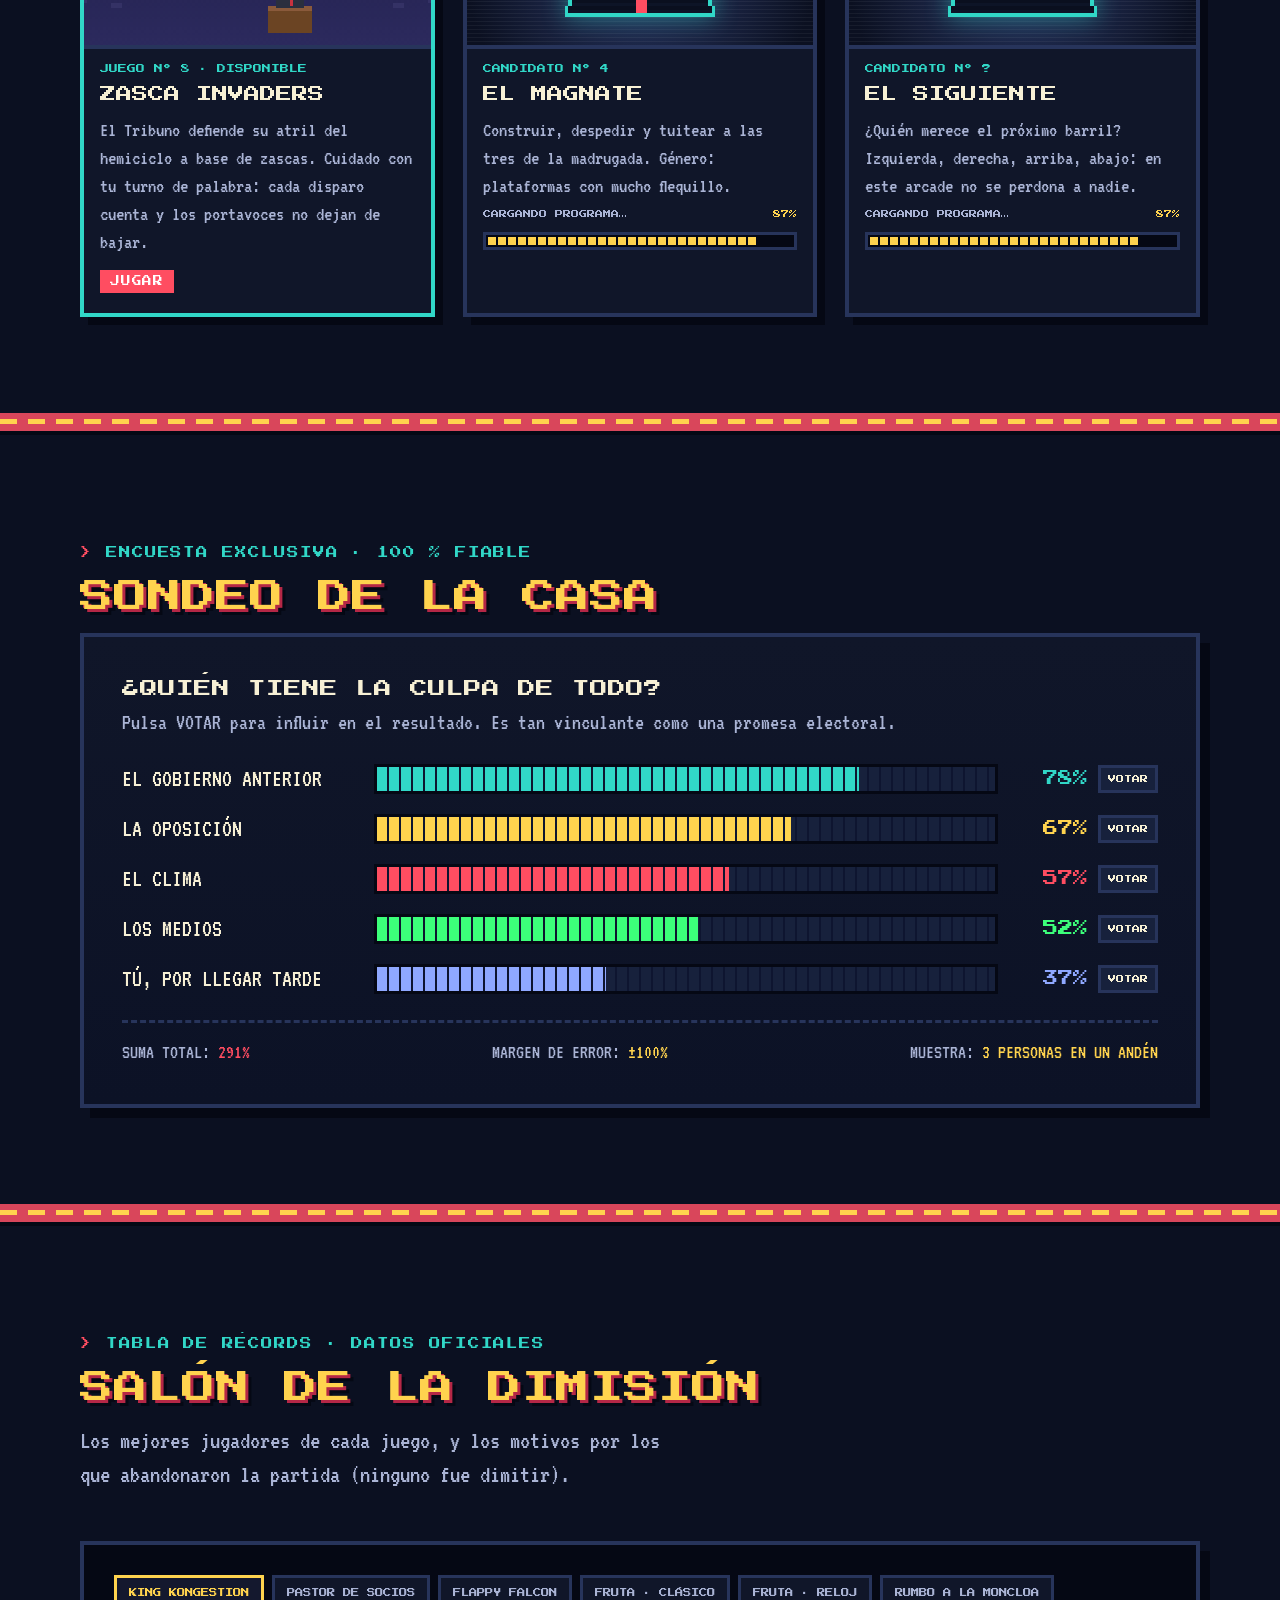
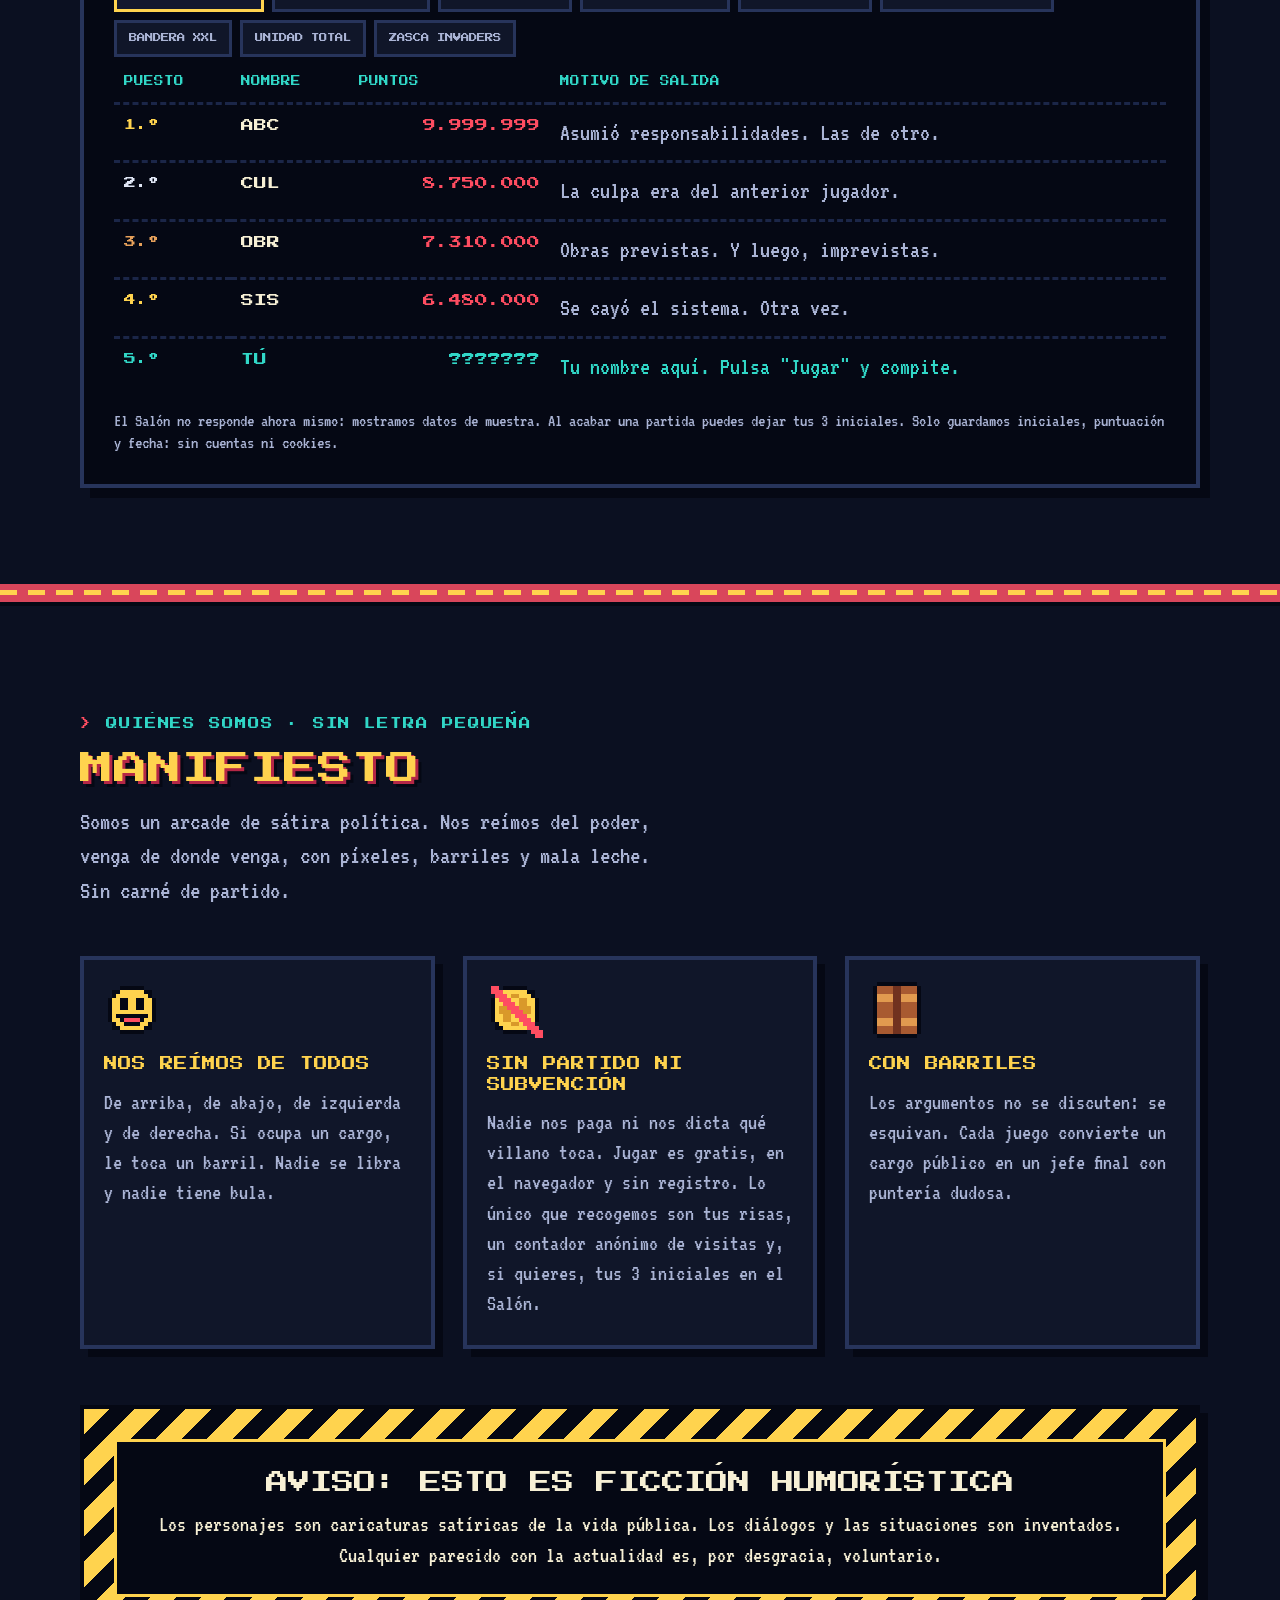
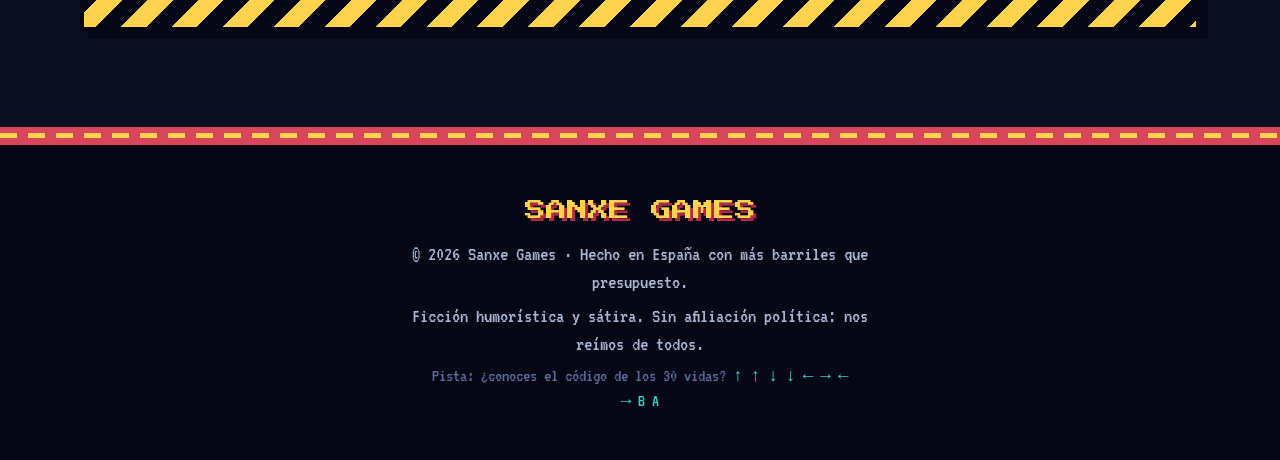
==== commit f1ae3667: "Navbar: replace HI-SCORE with an anonymous unique-visitors counter (Worker /hit + /visits) Co-Author" ====
--- a/index.html
+++ b/index.html
@@ -37,7 +37,7 @@
 
   <header class="hud" aria-label="Marcador">
     <span>1UP<b id="hud-score">000000</b></span>
-    <span class="hi">HI-SCORE<b>9999999</b></span>
+    <span class="hi" title="Visitantes únicos acumulados (se cuenta una vez al día, sin cookies)">VISITANTES<b id="hud-visits">-------</b></span>
     <span>CRÉDITOS<b id="hud-credits">00</b></span>
     <span class="grow"></span>
     <nav aria-label="Secciones">
@@ -278,7 +278,7 @@
         <p class="lead reveal">Somos un arcade de sátira política. Nos reímos del poder, venga de donde venga, con píxeles, barriles y mala leche. Sin carné de partido.</p>
         <div class="manifesto">
           <article class="man reveal"><canvas data-icon="mask" width="14" height="14" aria-hidden="true"></canvas><h3>NOS REÍMOS DE TODOS</h3><p>De arriba, de abajo, de izquierda y de derecha. Si ocupa un cargo, le toca un barril. Nadie se libra y nadie tiene bula.</p></article>
-          <article class="man reveal"><canvas data-icon="coin" width="14" height="14" aria-hidden="true"></canvas><h3>SIN PARTIDO NI SUBVENCIÓN</h3><p>Nadie nos paga ni nos dicta qué villano toca. Jugar es gratis, en el navegador y sin registro. Lo único que recogemos son tus risas.</p></article>
+          <article class="man reveal"><canvas data-icon="coin" width="14" height="14" aria-hidden="true"></canvas><h3>SIN PARTIDO NI SUBVENCIÓN</h3><p>Nadie nos paga ni nos dicta qué villano toca. Jugar es gratis, en el navegador y sin registro. Lo único que recogemos son tus risas, un contador anónimo de visitas y, si quieres, tus 3 iniciales en el Salón.</p></article>
           <article class="man reveal"><canvas data-icon="barrel" width="14" height="14" aria-hidden="true"></canvas><h3>CON BARRILES</h3><p>Los argumentos no se discuten: se esquivan. Cada juego convierte un cargo público en un jefe final con puntería dudosa.</p></article>
         </div>
         <div class="banner reveal" role="note">
@@ -305,7 +305,7 @@
   <script src="assets/commuter-sprites.js"></script>
   <script src="pastor-de-socios/sprites.js?v=2"></script>
   <script src="me-gusta-la-fruta/sprites.js?v=1"></script>
-  <script src="assets/scores.js?v=3"></script>
+  <script src="assets/scores.js?v=4"></script>
   <script src="assets/home.js?v=20"></script>
 </body>
 </html>
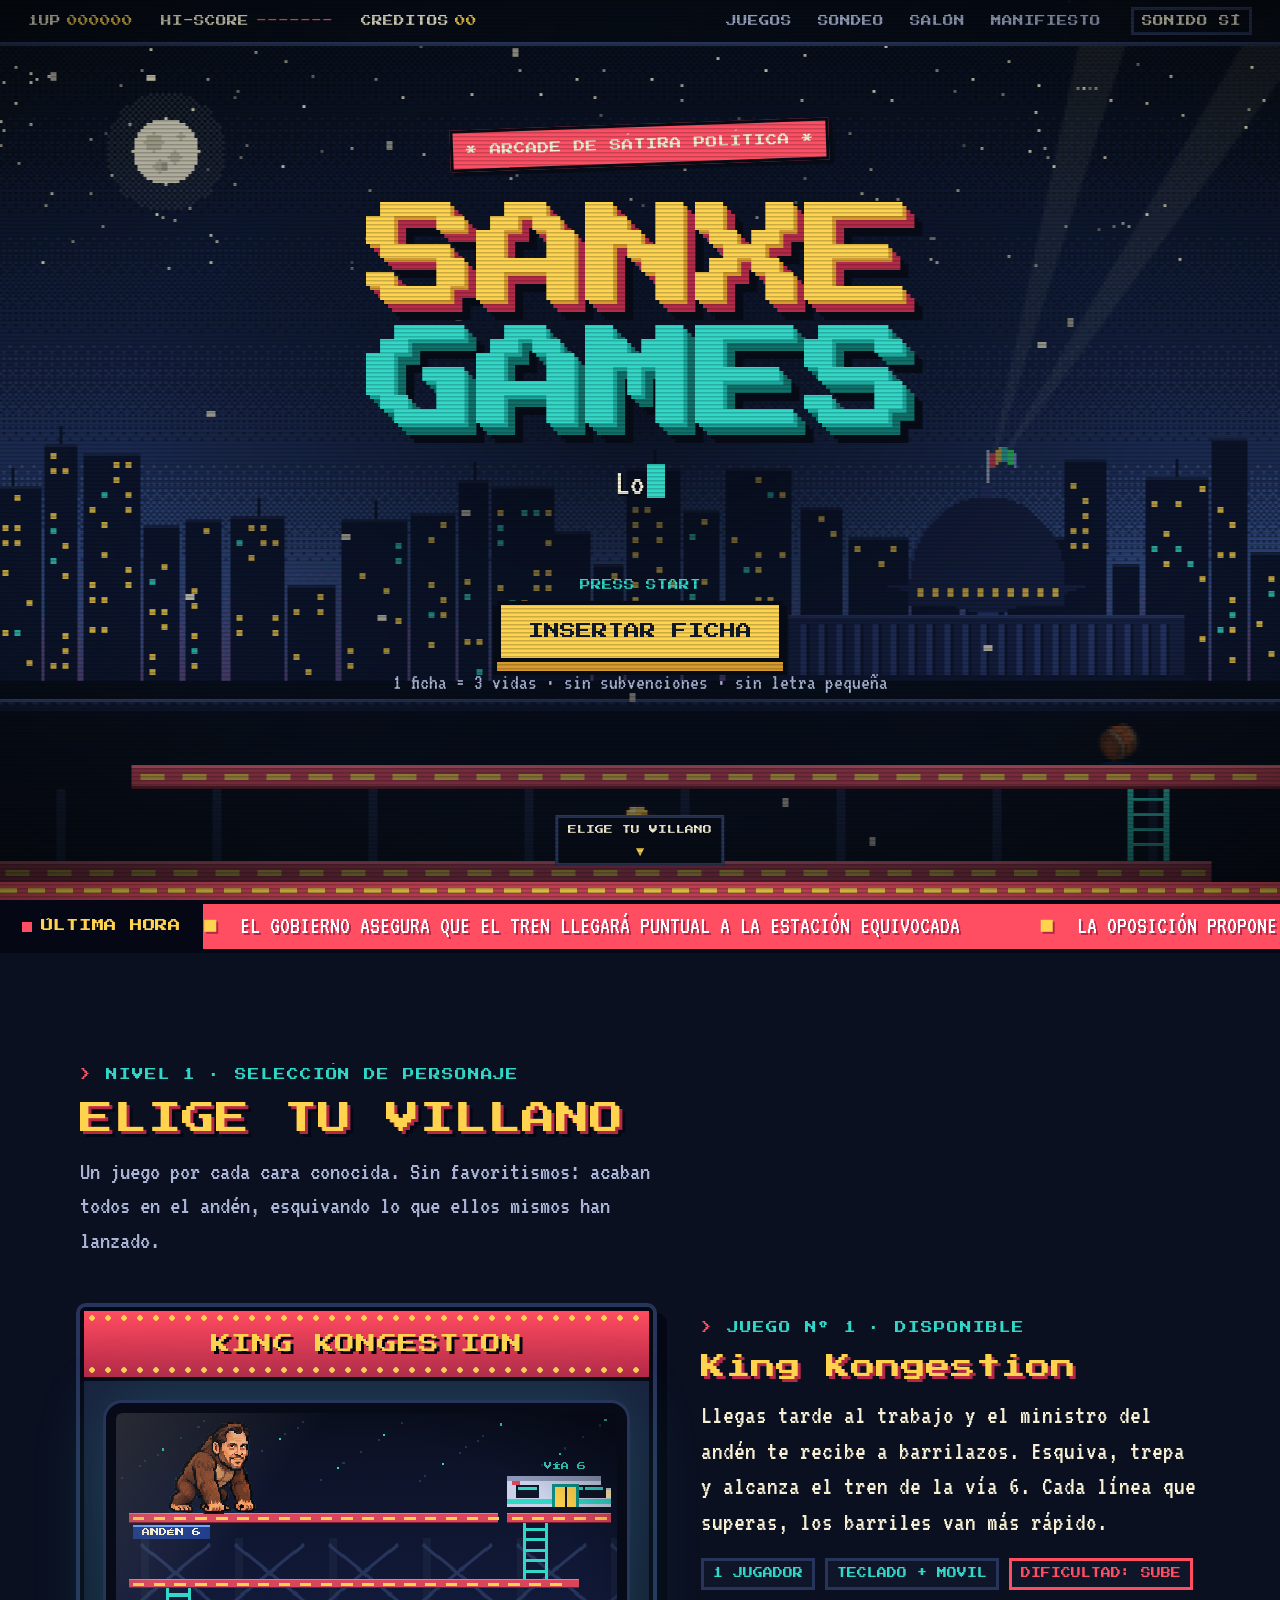
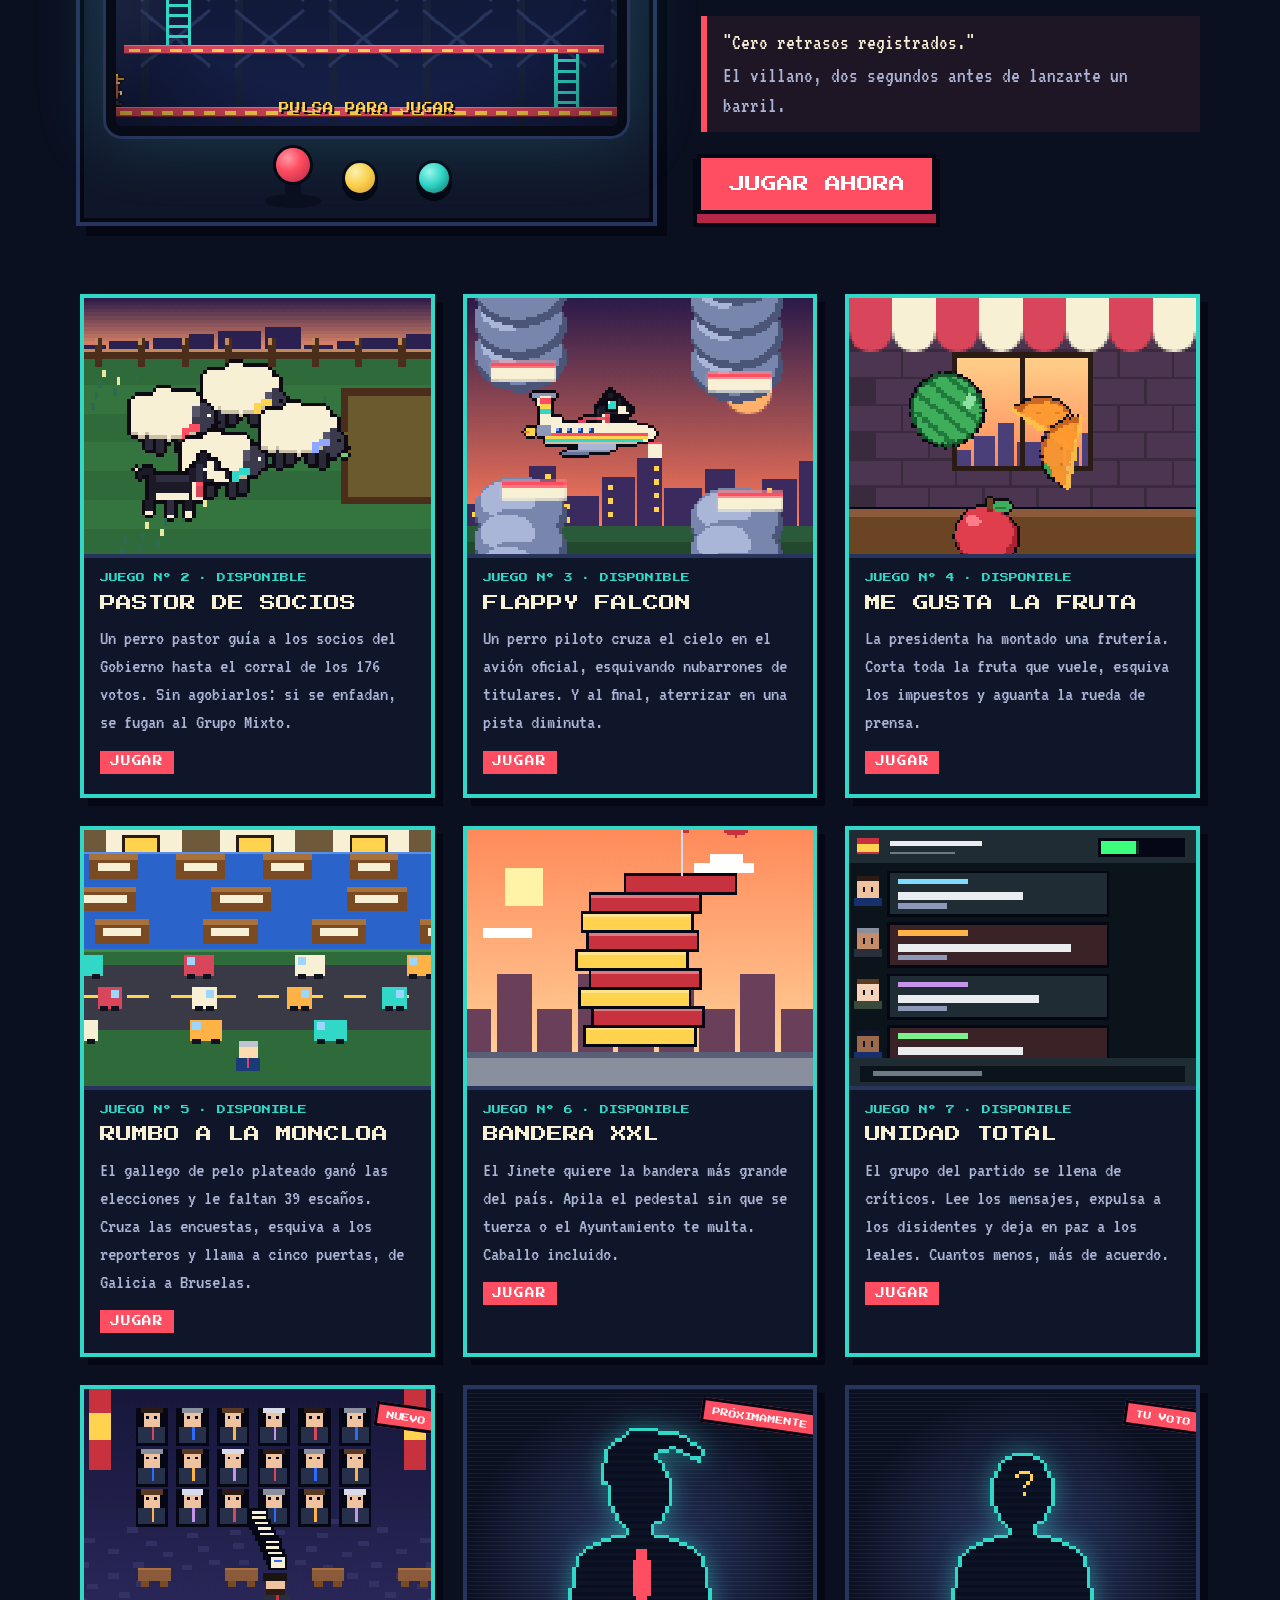
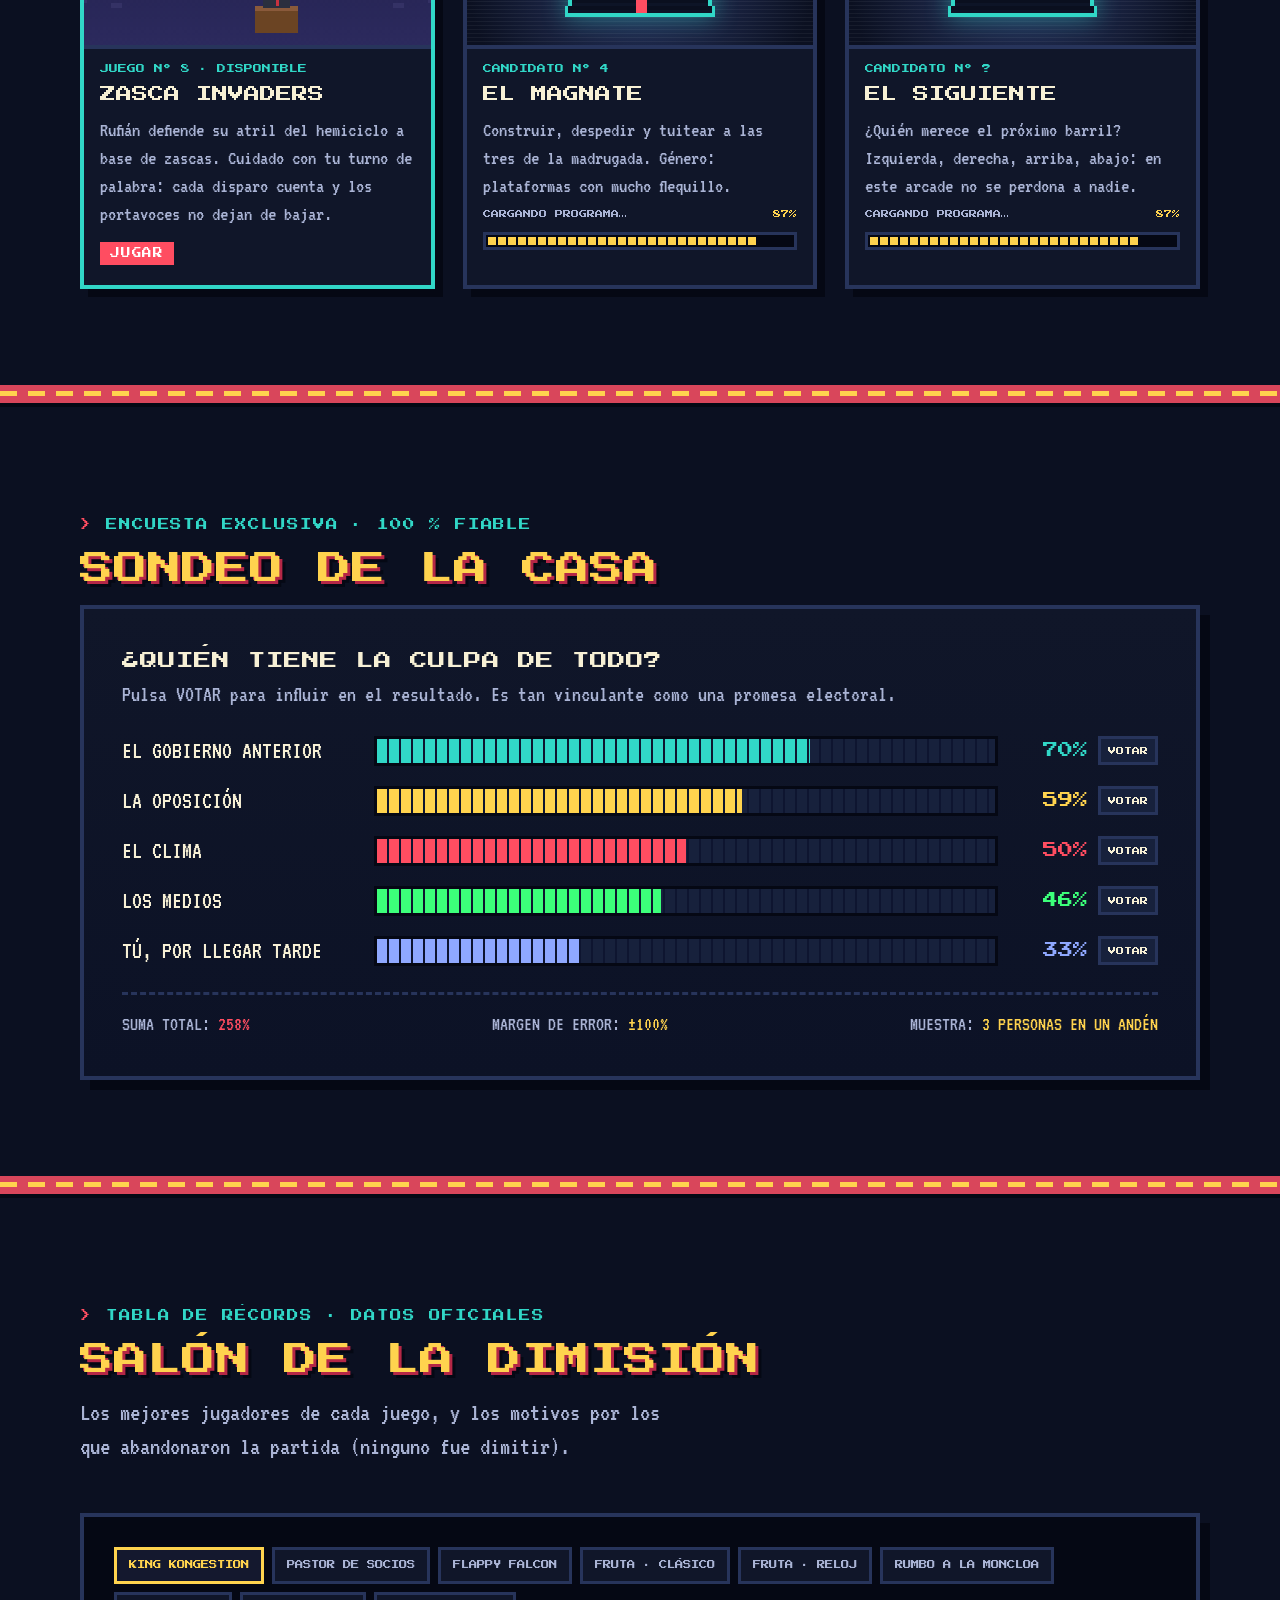
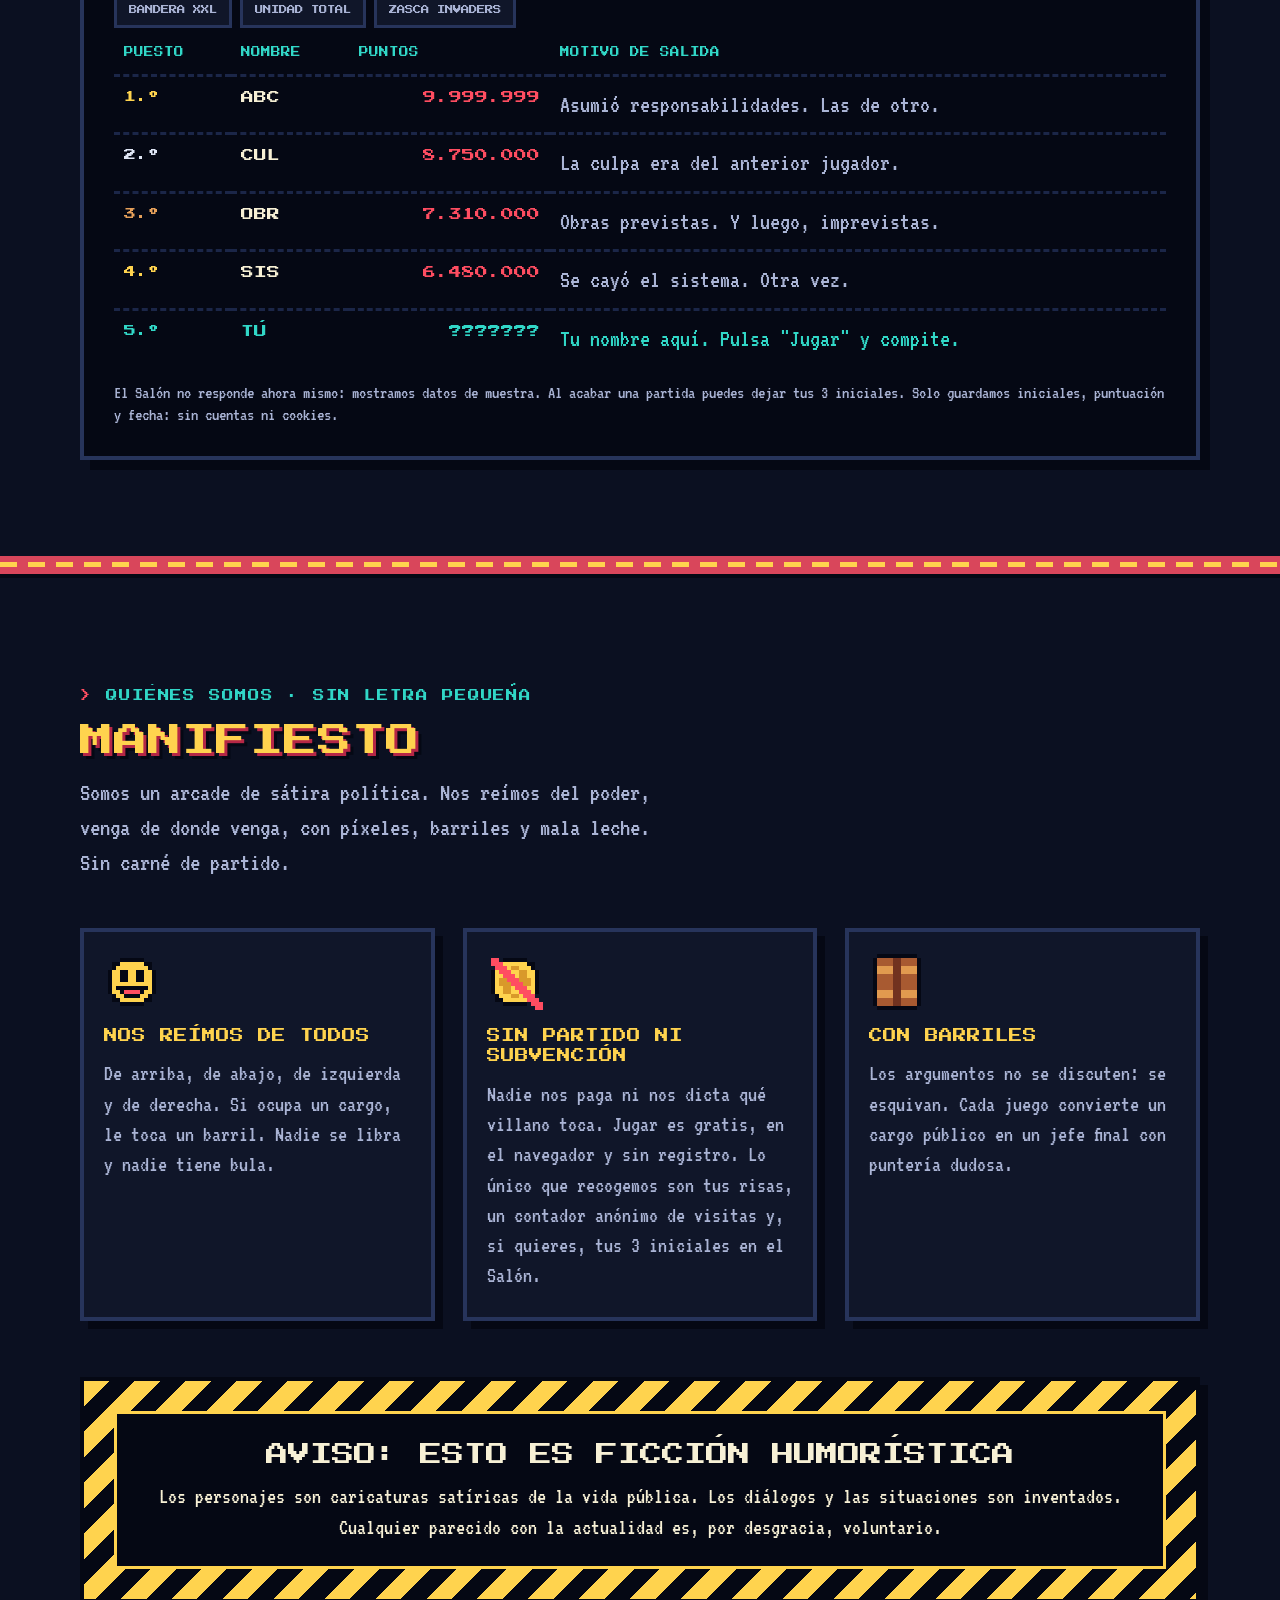
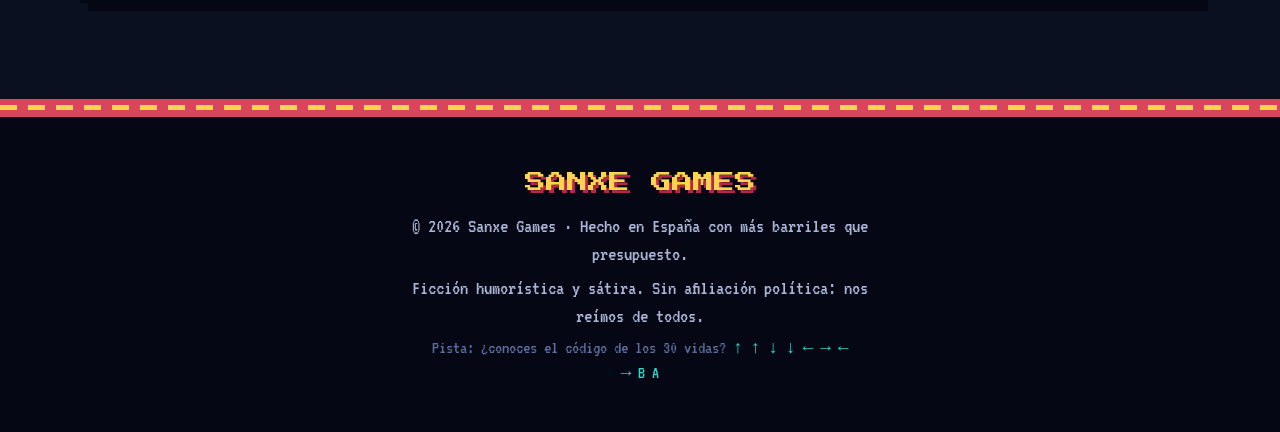
==== commit c9888b74: "Navbar label back to HI-SCORE (counter stays, label not visible); name Rufian in Zasca Invaders desc" ====
--- a/index.html
+++ b/index.html
@@ -37,7 +37,7 @@
 
   <header class="hud" aria-label="Marcador">
     <span>1UP<b id="hud-score">000000</b></span>
-    <span class="hi" title="Visitantes únicos acumulados (se cuenta una vez al día, sin cookies)">VISITANTES<b id="hud-visits">-------</b></span>
+    <span class="hi">HI-SCORE<b id="hud-visits">-------</b></span>
     <span>CRÉDITOS<b id="hud-credits">00</b></span>
     <span class="grow"></span>
     <nav aria-label="Secciones">
@@ -187,7 +187,7 @@
             <div class="body">
               <span class="cand">JUEGO Nº 8 · DISPONIBLE</span>
               <h3>ZASCA INVADERS</h3>
-              <p>El Tribuno defiende su atril del hemiciclo a base de zascas. Cuidado con tu turno de palabra: cada disparo cuenta y los portavoces no dejan de bajar.</p>
+              <p>Rufián defiende su atril del hemiciclo a base de zascas. Cuidado con tu turno de palabra: cada disparo cuenta y los portavoces no dejan de bajar.</p>
               <span class="tag">JUGAR</span>
             </div>
           </a>
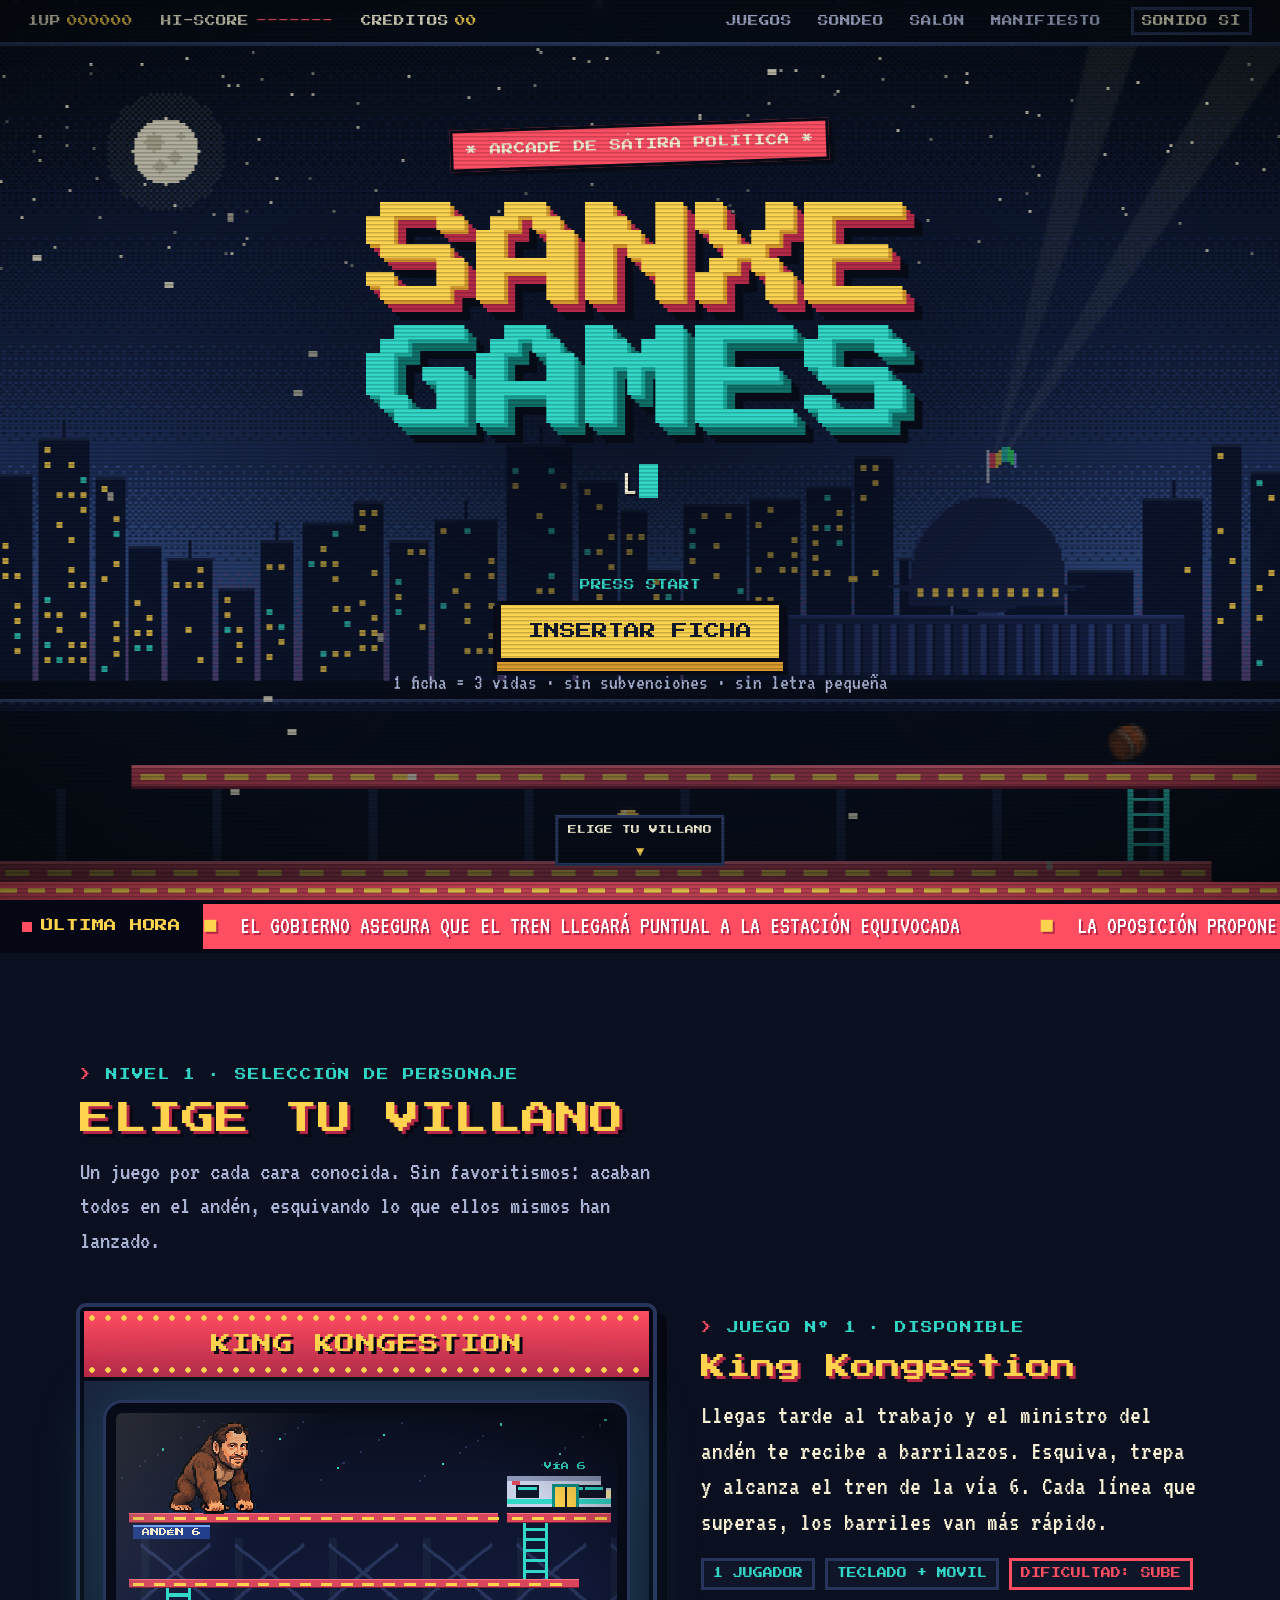
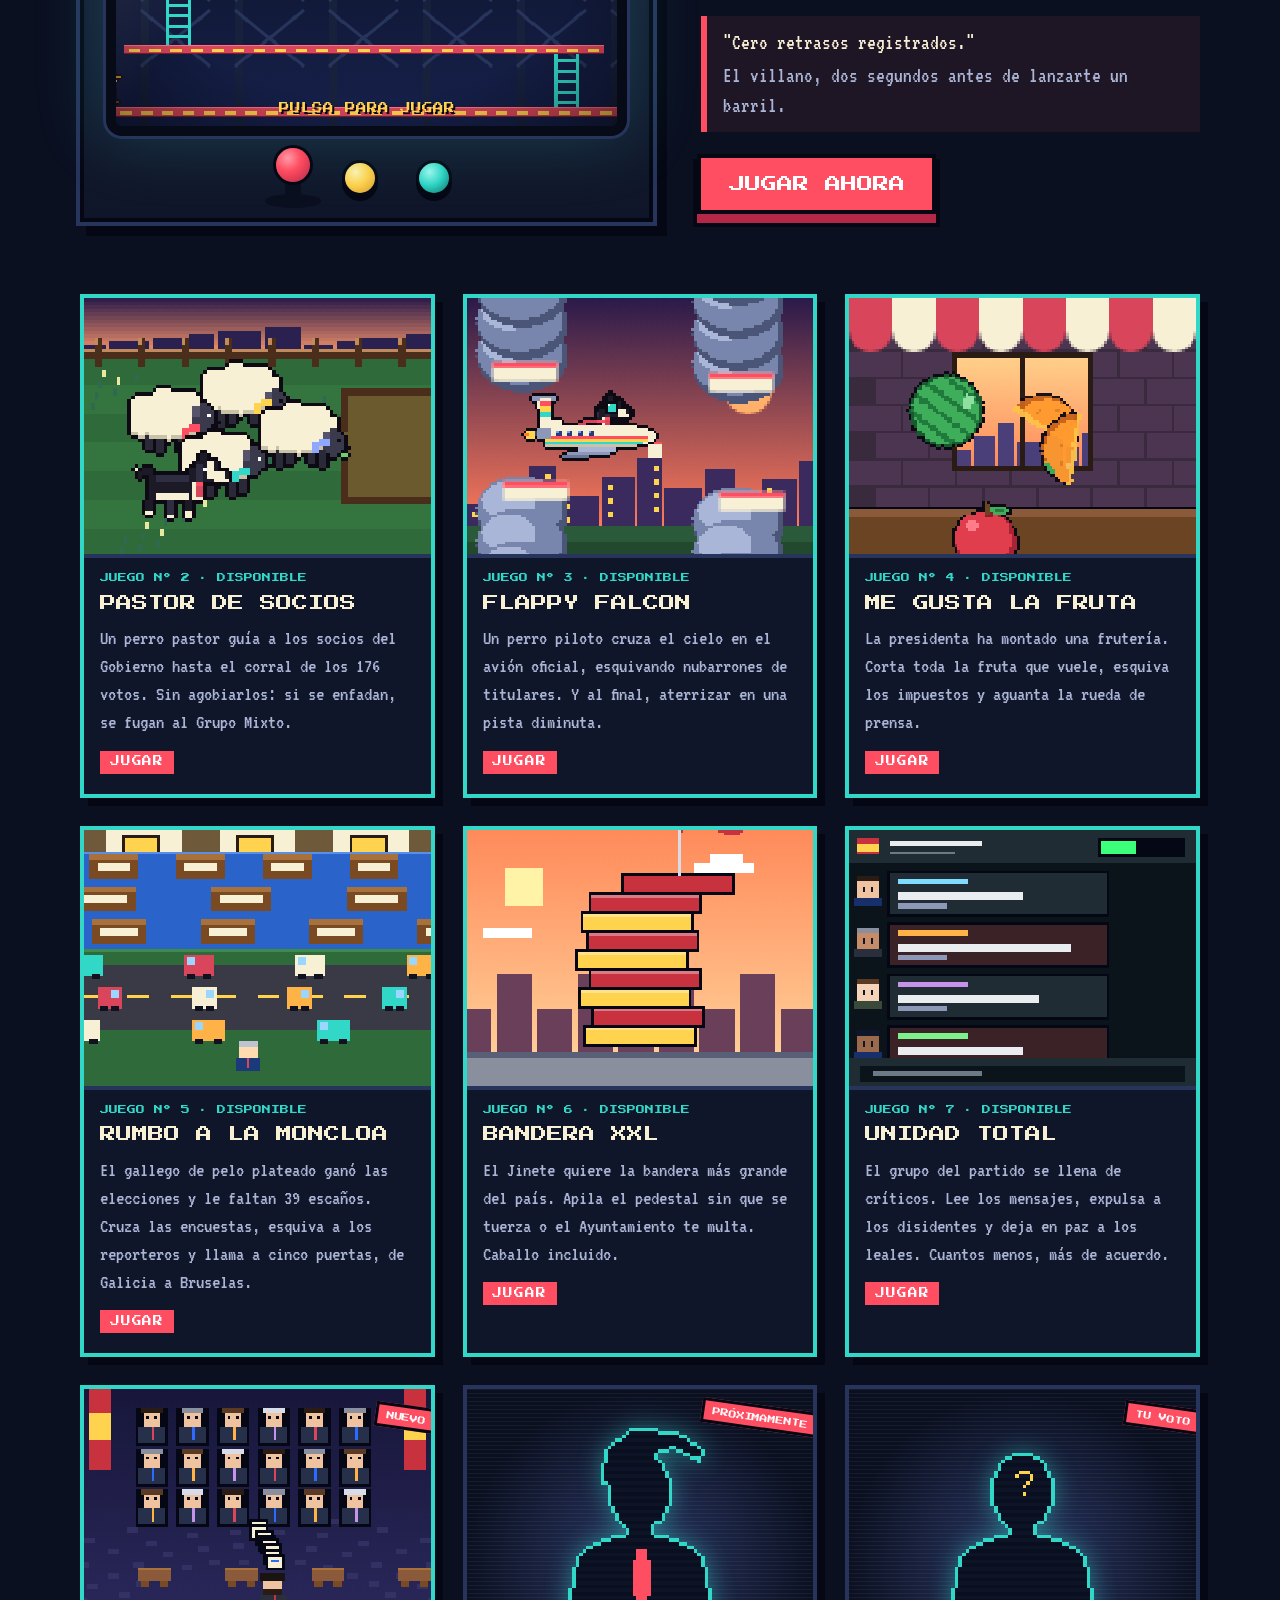
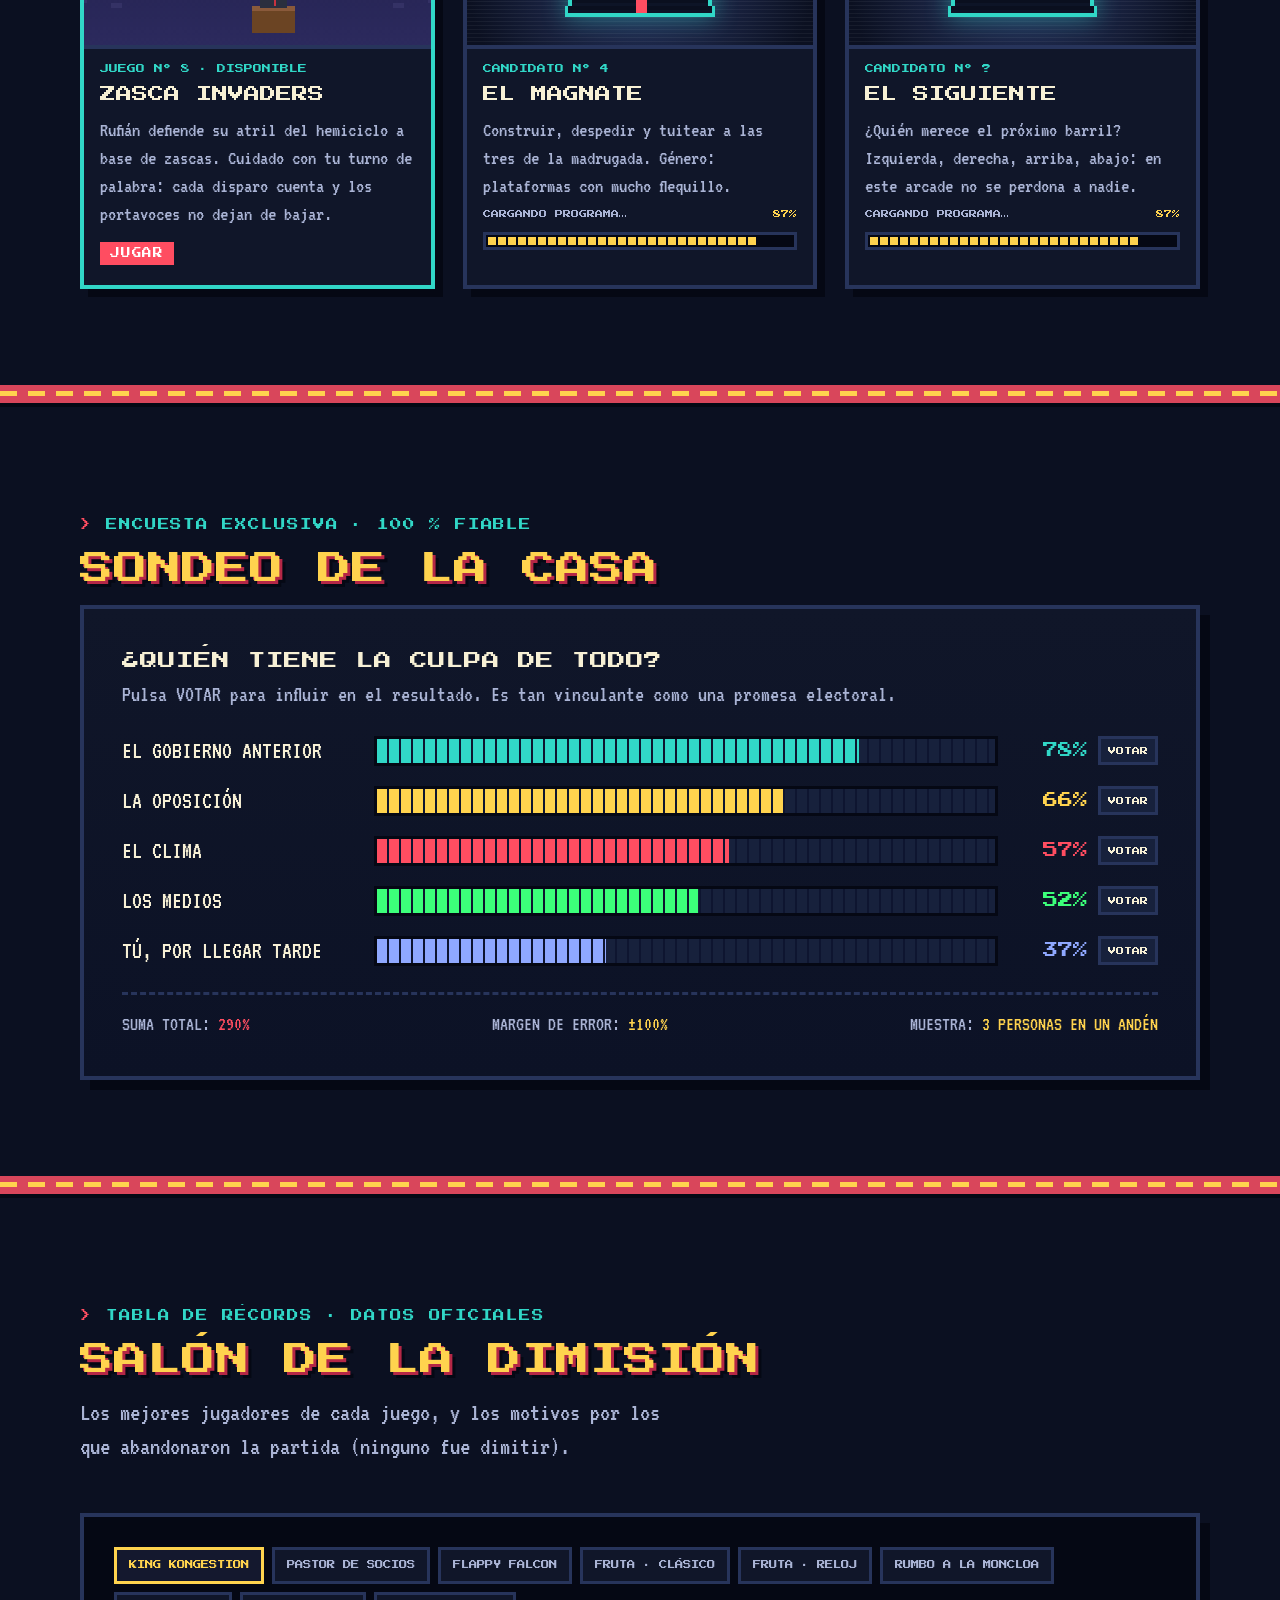
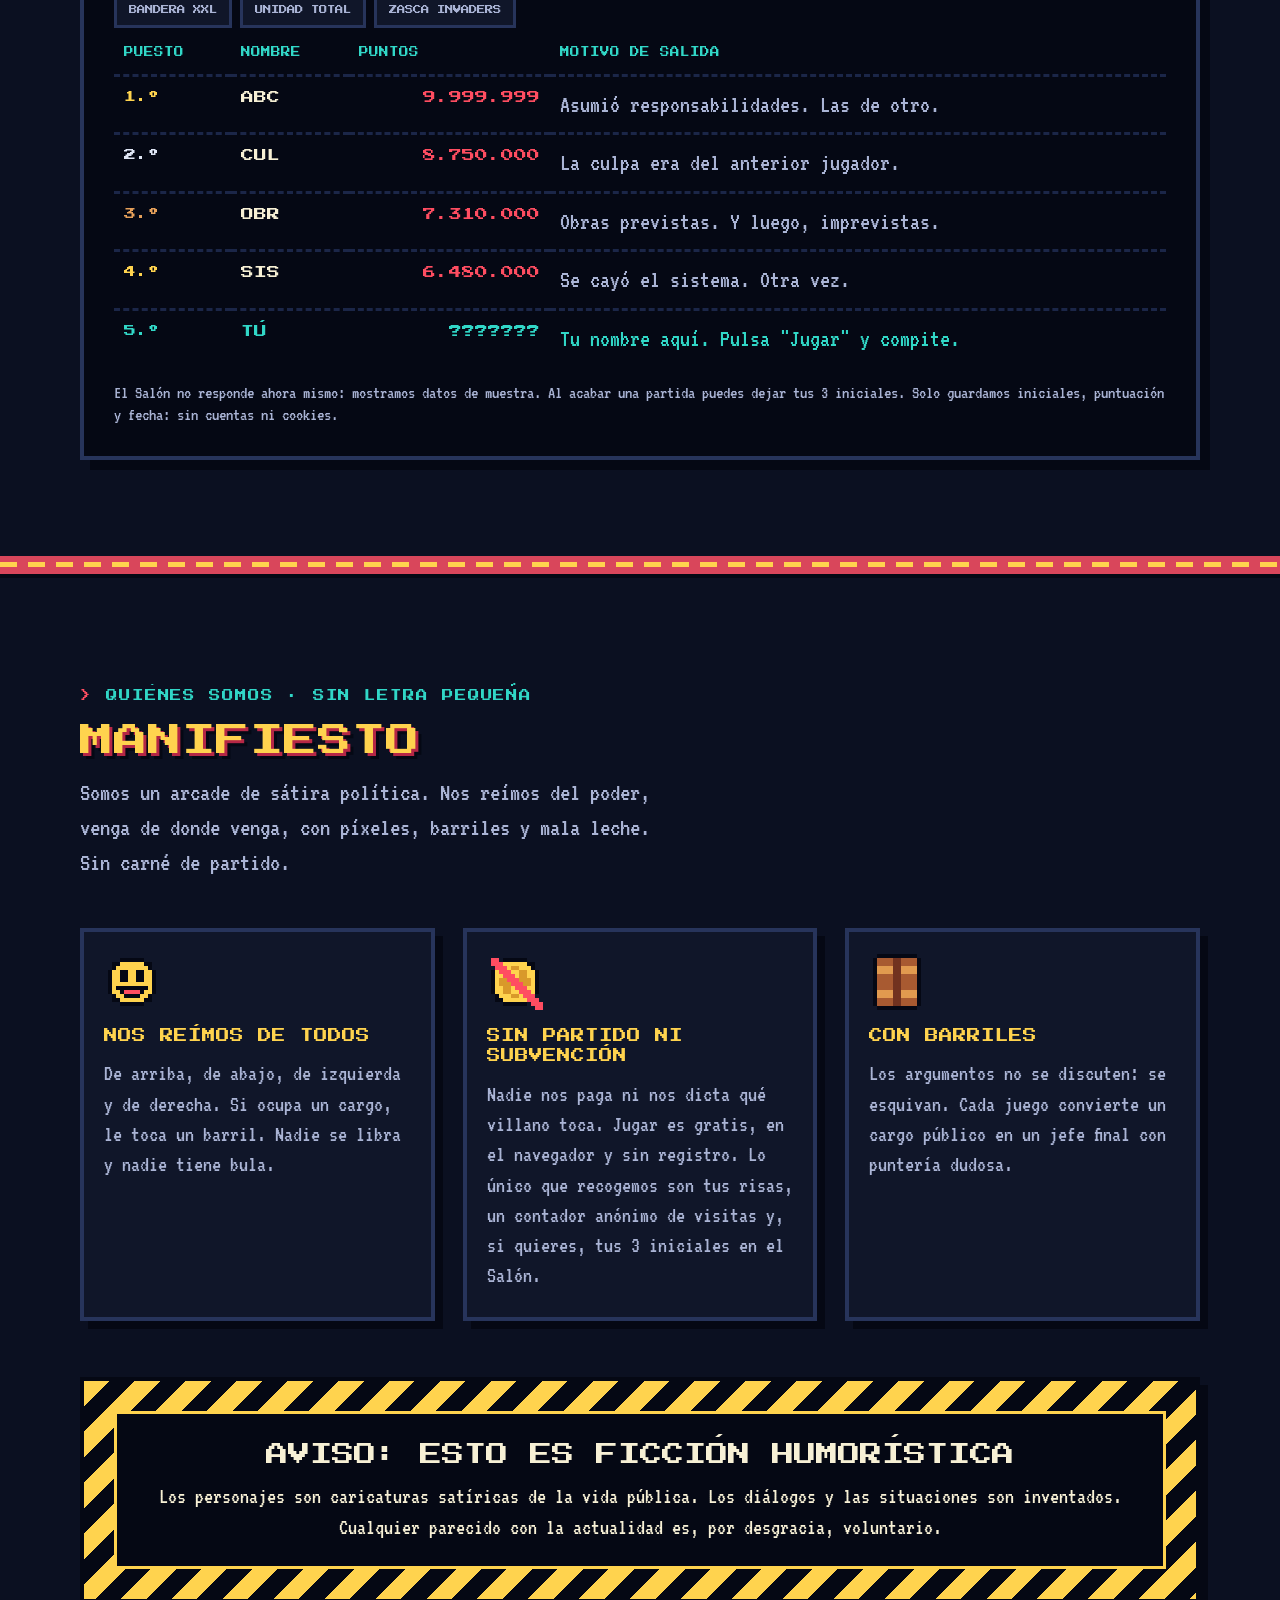
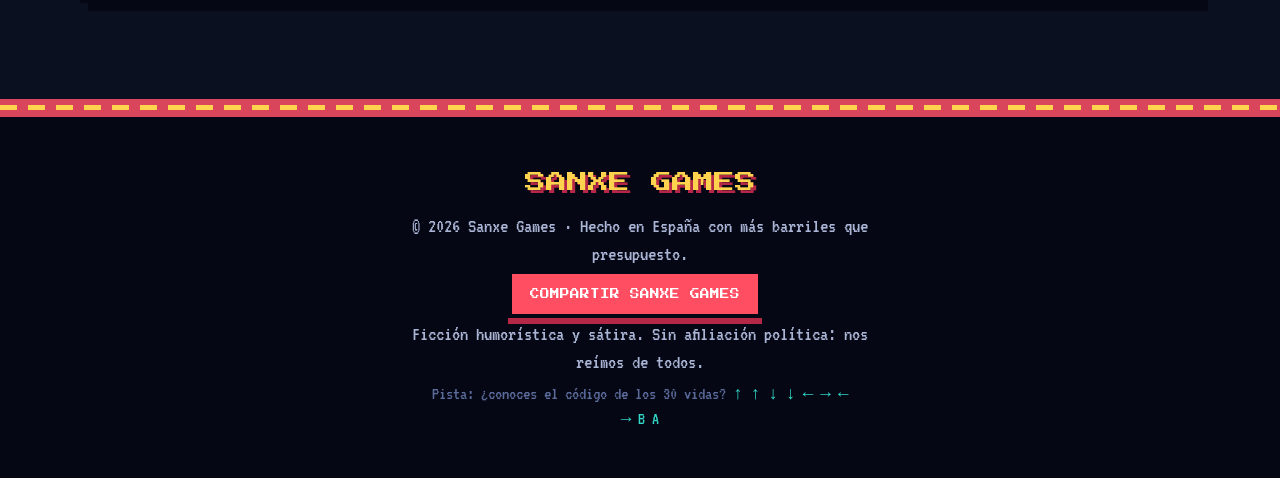
==== commit 31fb4beb: "Virality kit: share card + challenge links, per-game OG images/meta, fullscreen mode for mobile, ano" ====
--- a/index.html
+++ b/index.html
@@ -24,7 +24,7 @@
   <link rel="icon" href="favicon.svg" type="image/svg+xml">
   <link rel="preload" href="assets/fonts/PressStart2P-latin.woff2" as="font" type="font/woff2" crossorigin>
   <link rel="preload" href="assets/fonts/VT323-latin.woff2" as="font" type="font/woff2" crossorigin>
-  <link rel="stylesheet" href="assets/home.css?v=9">
+  <link rel="stylesheet" href="assets/home.css?v=10">
   <script>document.documentElement.classList.add("js")</script>
 </head>
 <body>
@@ -293,6 +293,7 @@
     <div class="wrap">
       <p class="logo-s">SANXE GAMES</p>
       <p>© 2026 Sanxe Games · Hecho en España con más barriles que presupuesto.</p>
+      <p><button type="button" class="share-site" id="share-site">COMPARTIR SANXE GAMES</button> <span id="share-msg" role="status" aria-live="polite"></span></p>
       <p>Ficción humorística y sátira. Sin afiliación política: nos reímos de todos.</p>
       <p class="hint">Pista: ¿conoces el código de los 30 vidas? <kbd>↑ ↑ ↓ ↓ ← → ← → B A</kbd></p>
     </div>
@@ -305,7 +306,7 @@
   <script src="assets/commuter-sprites.js"></script>
   <script src="pastor-de-socios/sprites.js?v=2"></script>
   <script src="me-gusta-la-fruta/sprites.js?v=1"></script>
-  <script src="assets/scores.js?v=4"></script>
-  <script src="assets/home.js?v=20"></script>
+  <script src="assets/scores.js?v=6"></script>
+  <script src="assets/home.js?v=21"></script>
 </body>
 </html>
--- a/assets/home.css
+++ b/assets/home.css
@@ -277,3 +277,9 @@
 .ac.n::after{left:calc(50% - .17em);width:.14em;height:.12em;transform:none;box-shadow:.2em -.09em 0 currentColor}
 .ac.u::after{left:calc(50% - .21em);width:.14em;height:.14em;transform:none;box-shadow:.28em 0 0 currentColor}
 footer .hint kbd{font:400 1.1rem/1 var(--term);color:var(--cyan)}
+
+/* ---------- Compartir la web ---------- */
+.share-site{padding:14px 18px;border:0;background:var(--red);color:#fff;font:400 .6rem/1.3 var(--px);cursor:pointer;box-shadow:0 0 0 4px var(--deep),0 6px 0 4px var(--red-d),0 6px 0 8px var(--deep)}
+.share-site:hover{background:#ff7384}
+.share-site:active{transform:translateY(4px)}
+#share-msg{margin-left:10px;color:var(--cyan)}
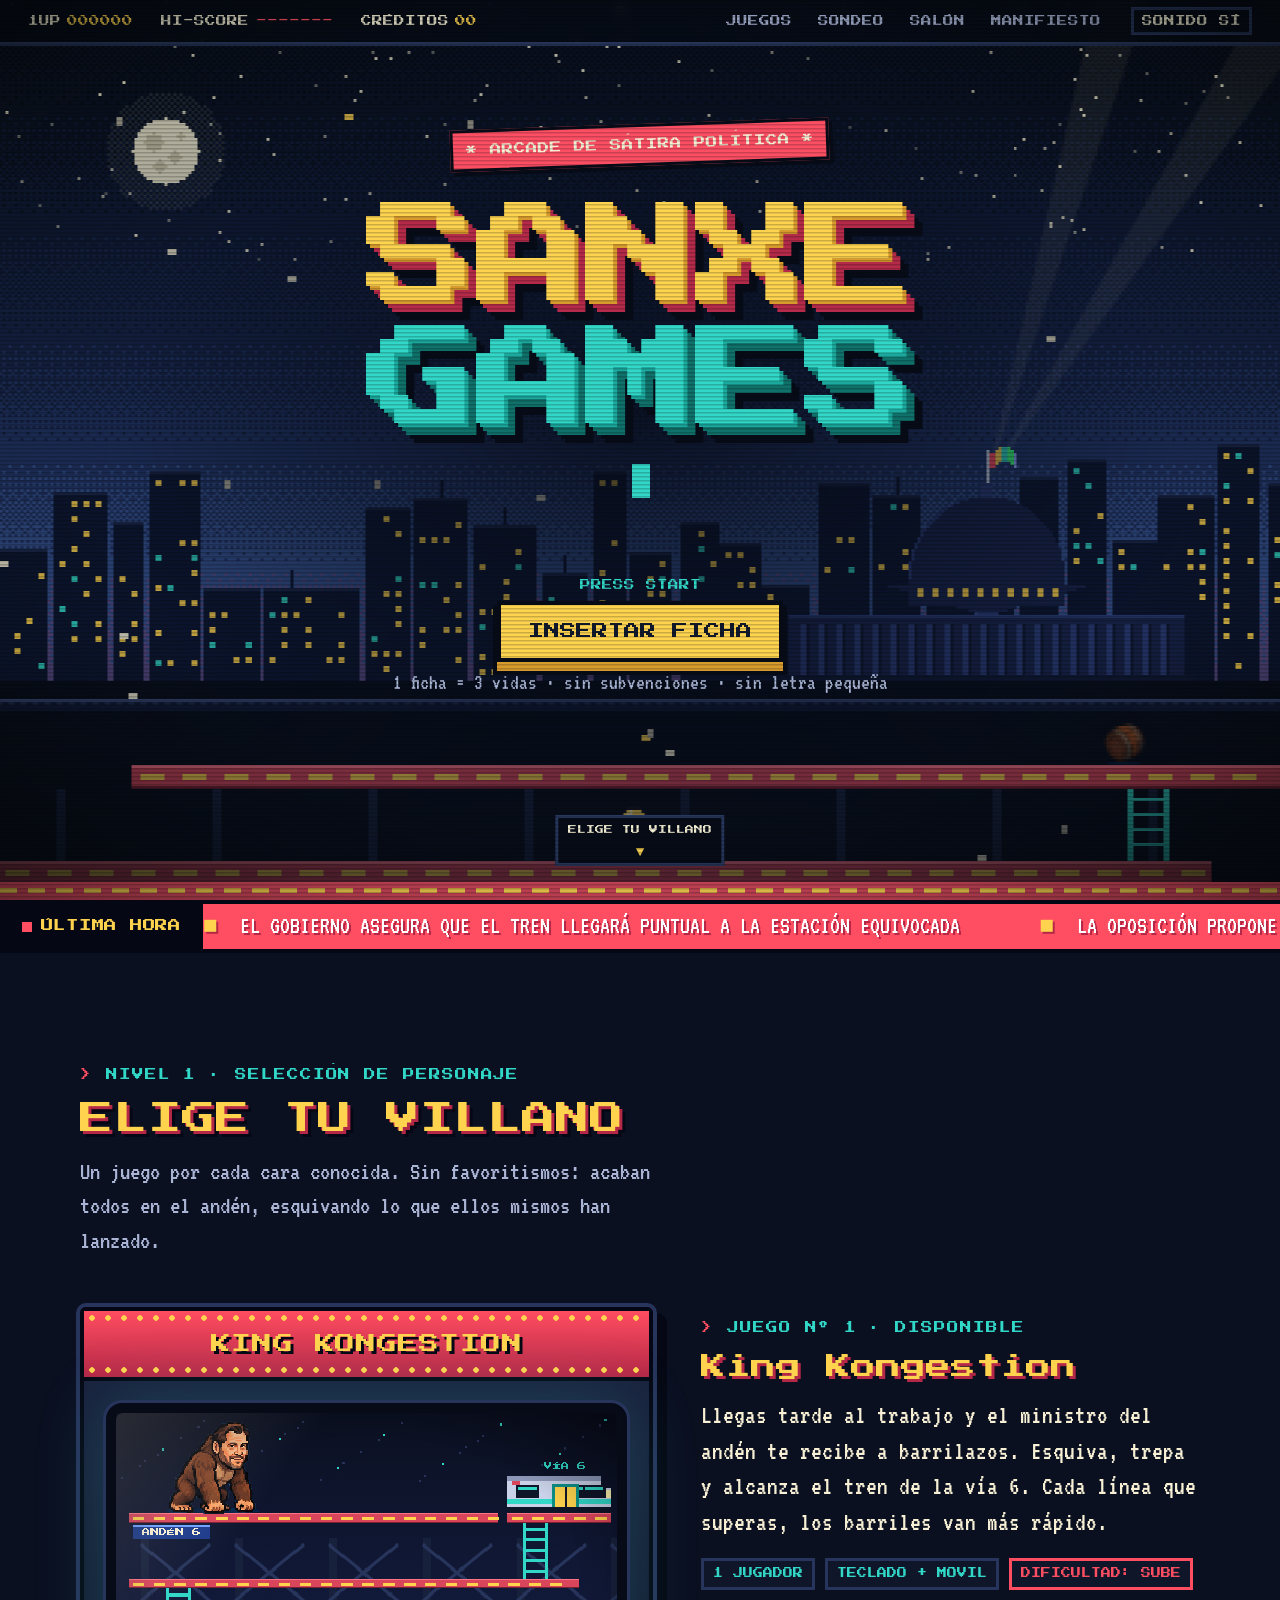
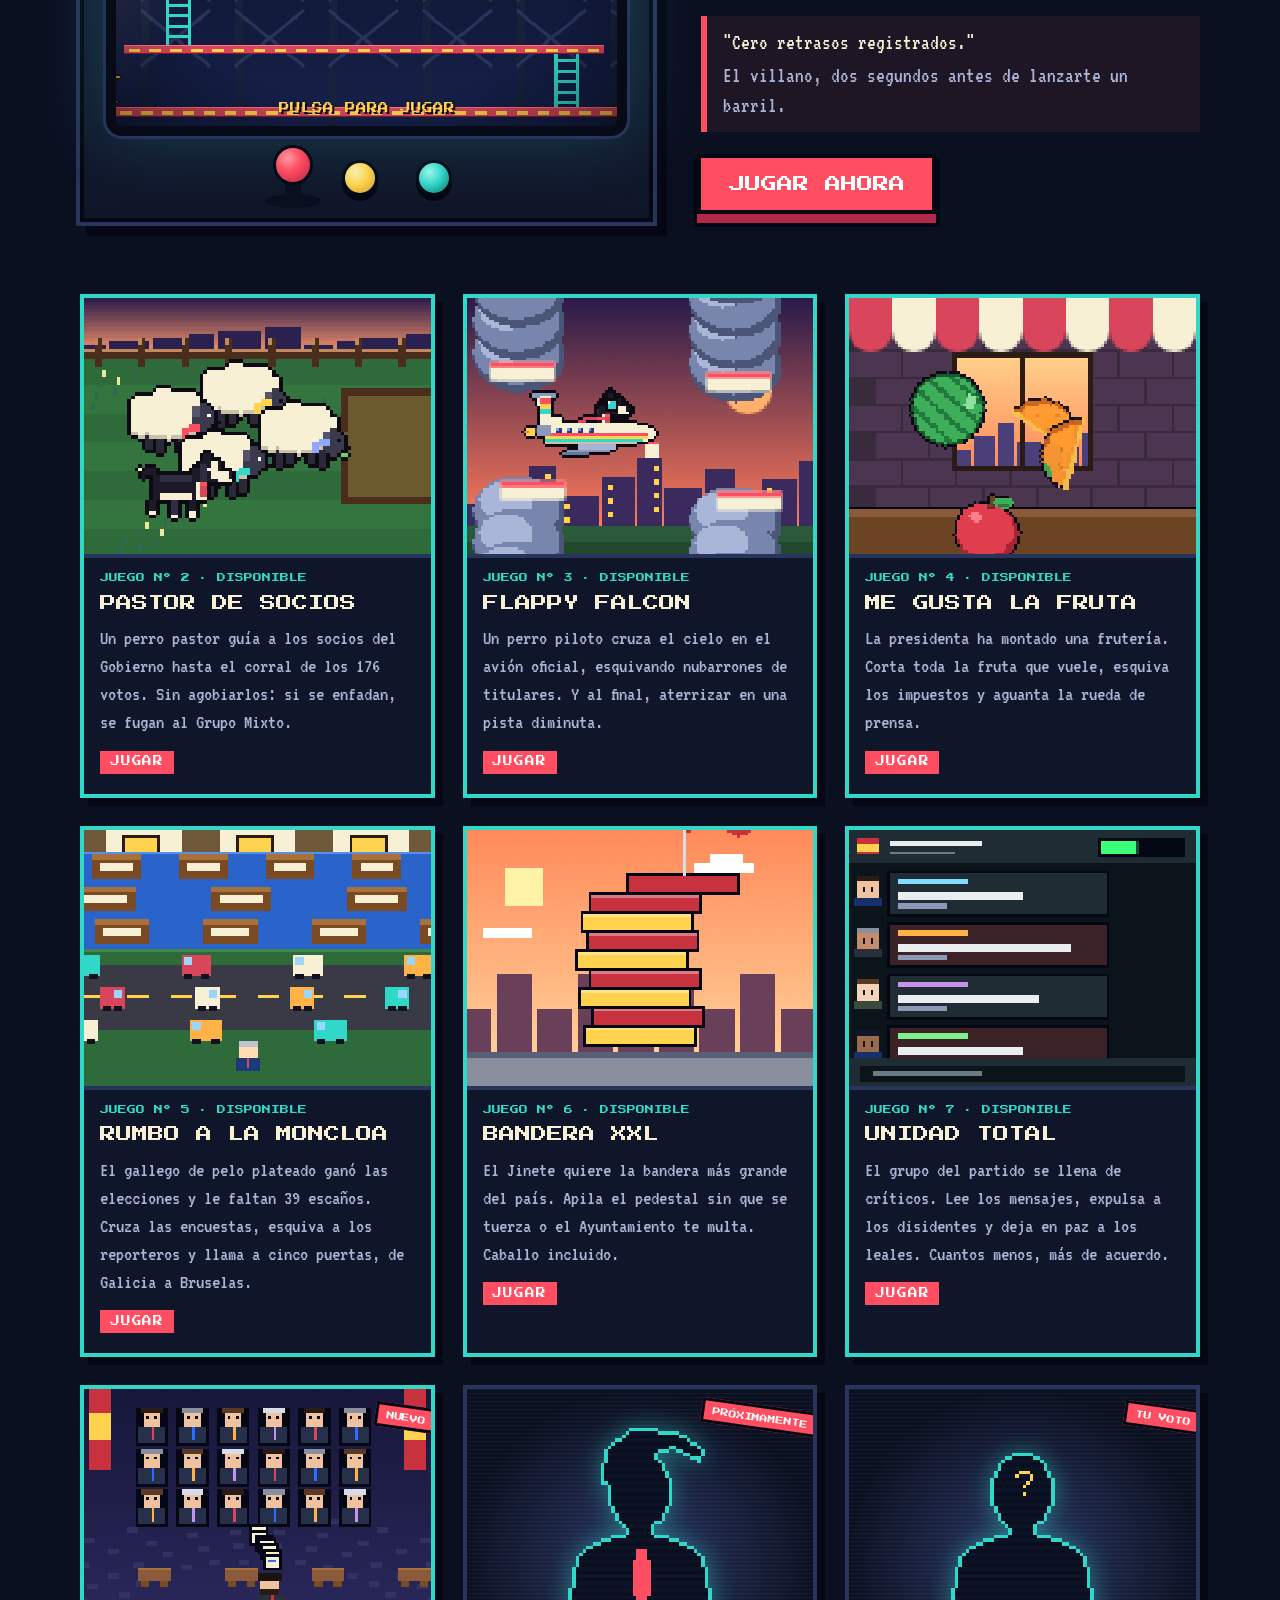
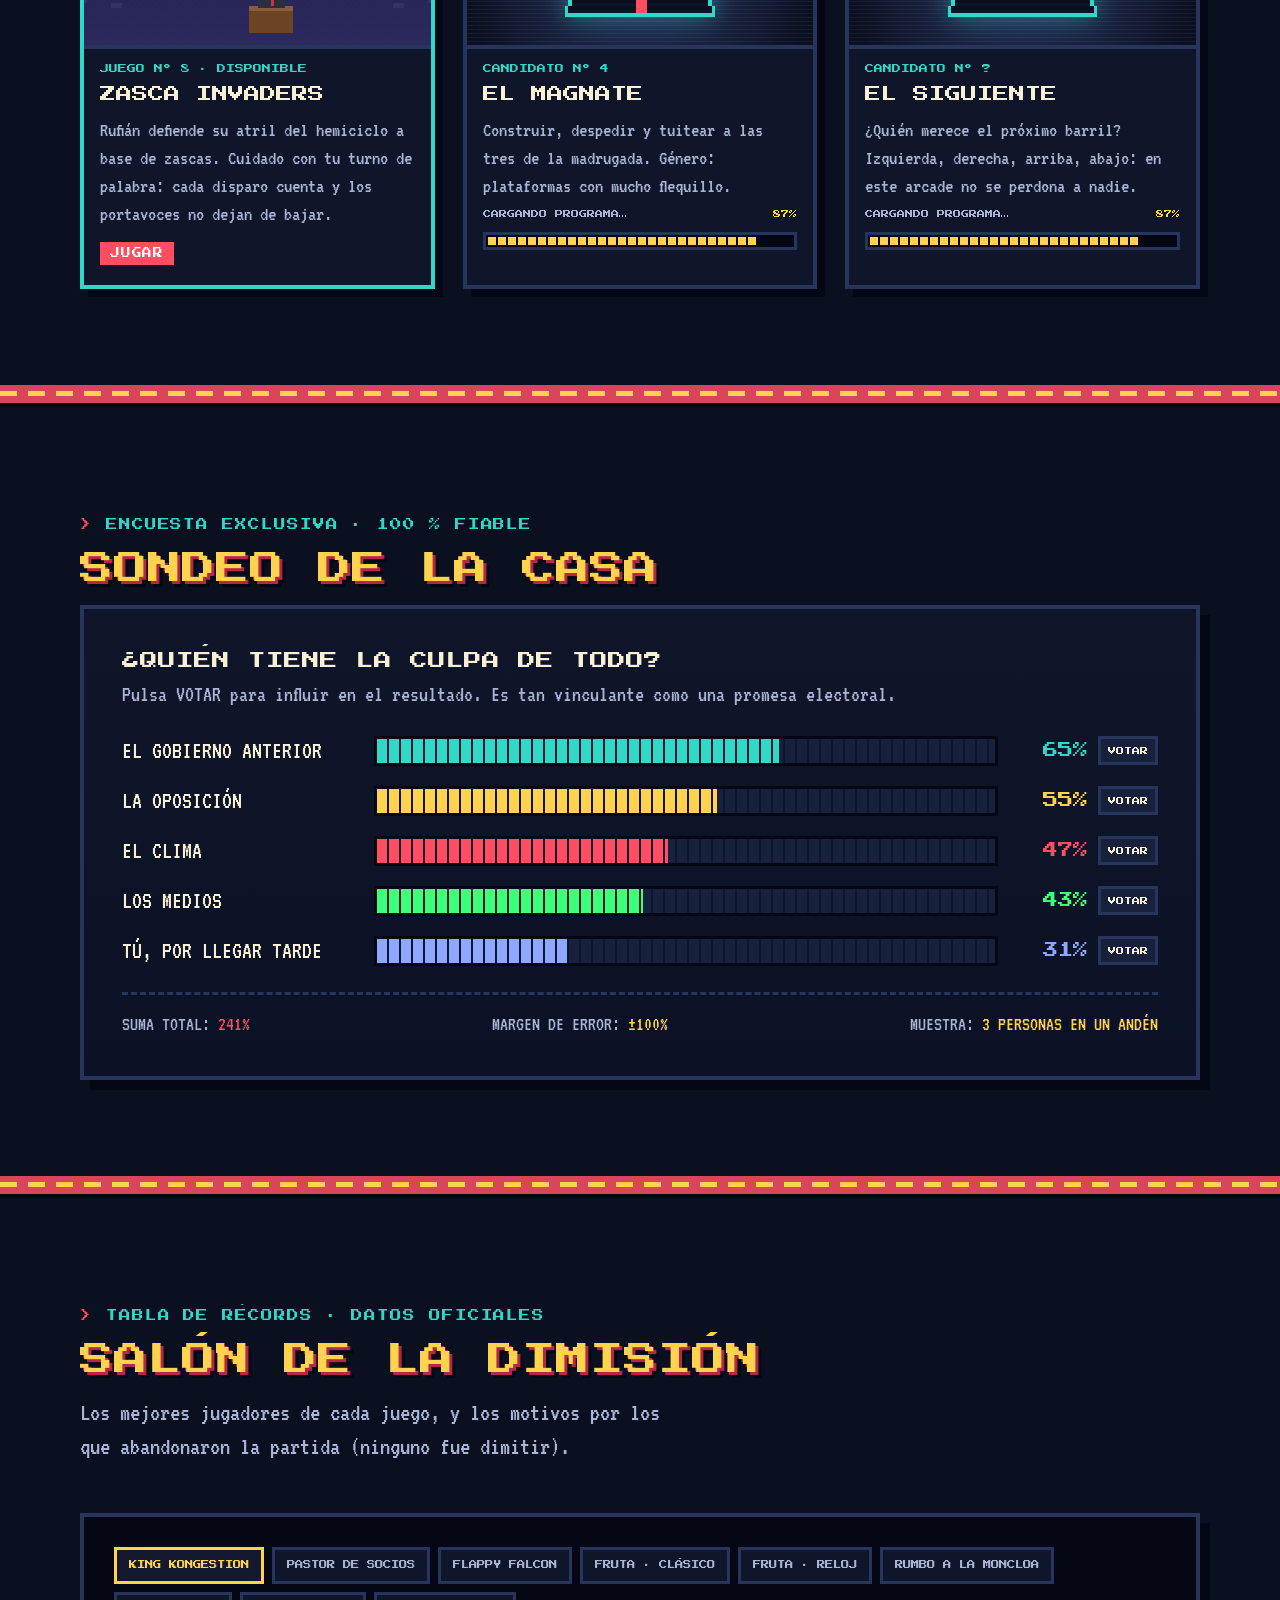
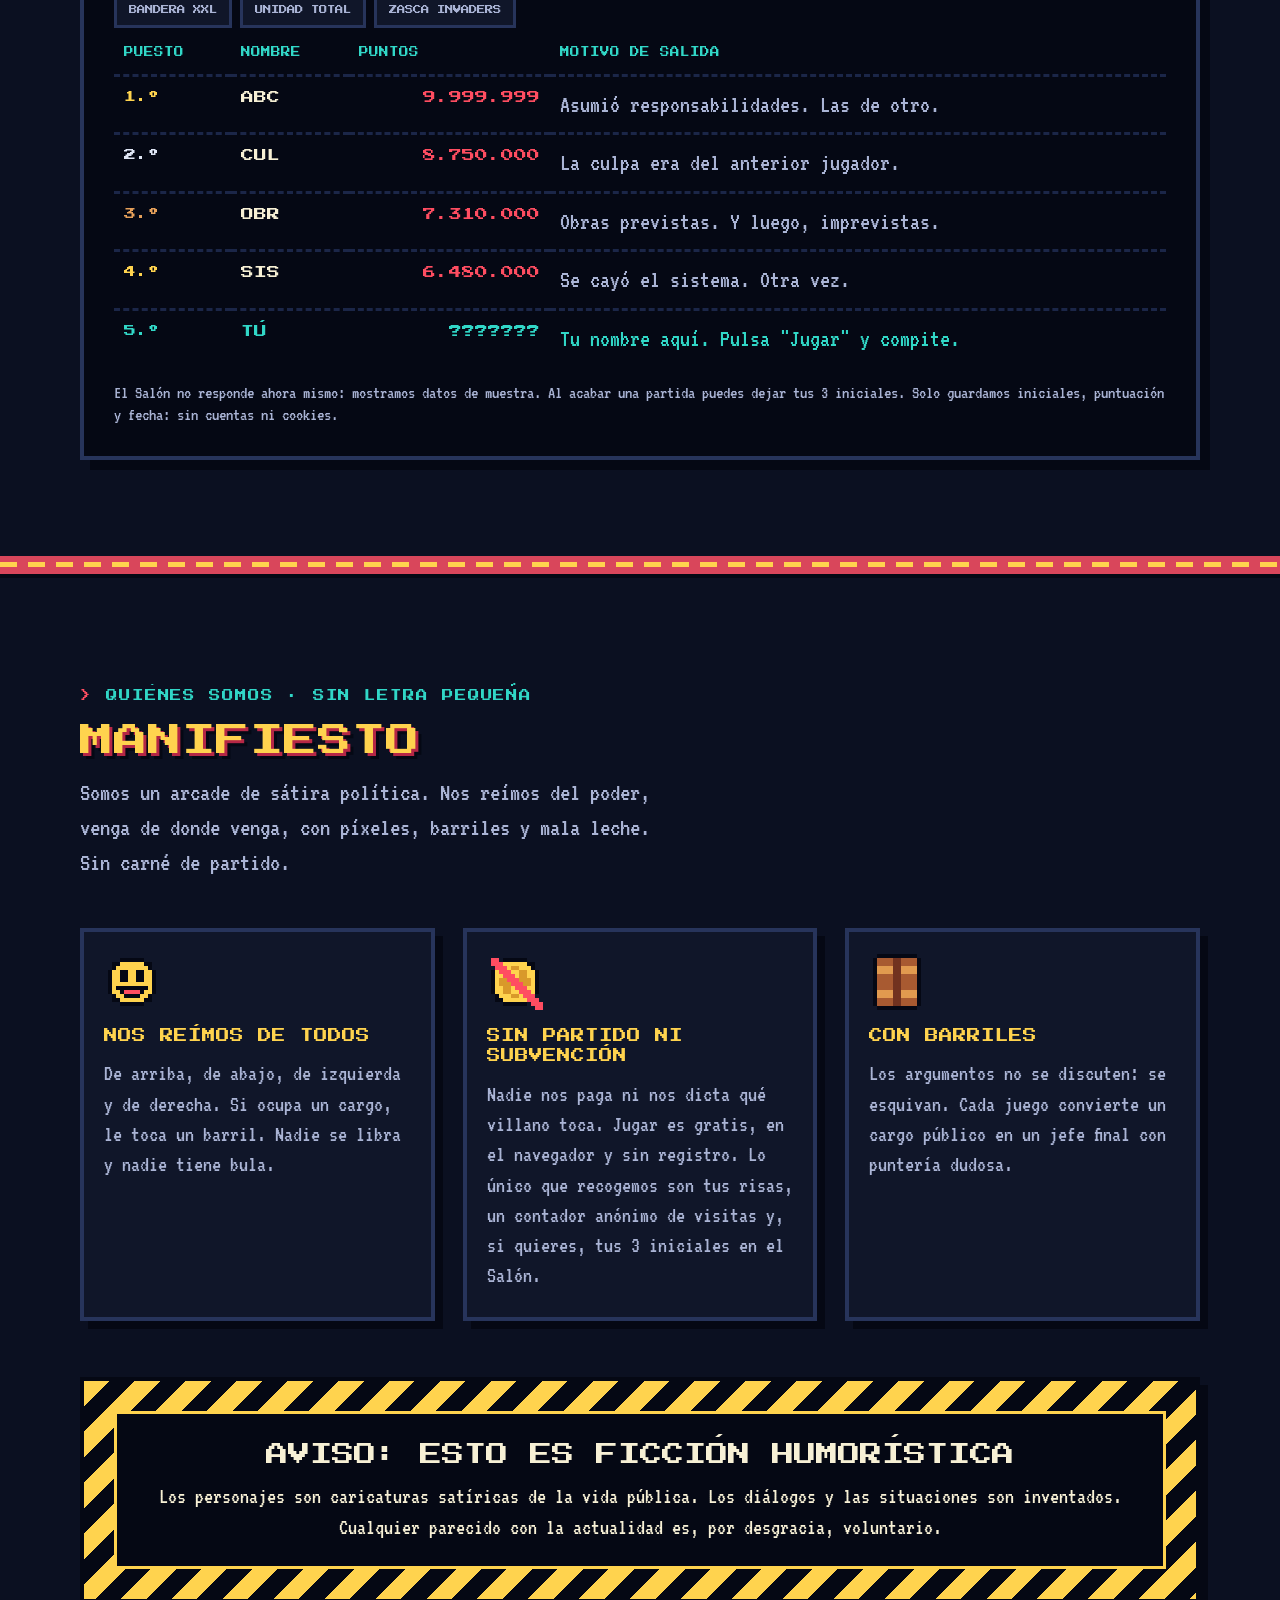
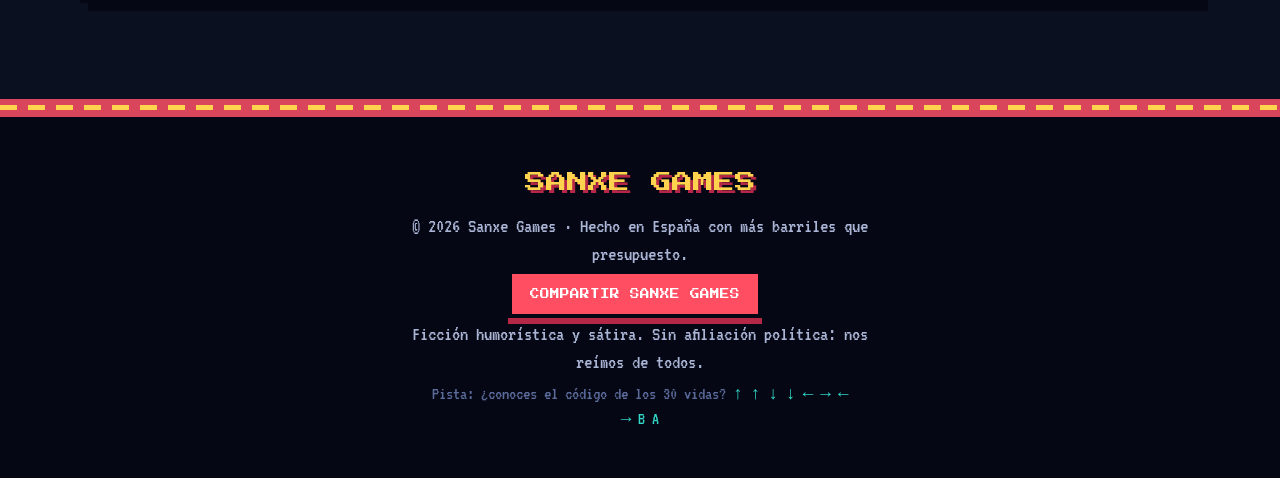
==== commit 04806780: "Share card: use VT323 for the ULTIMA HORA tag (accent fix) Co-Authored-By: Claude Sonnet 5.5 <norepl" ====
--- a/index.html
+++ b/index.html
@@ -306,7 +306,7 @@
   <script src="assets/commuter-sprites.js"></script>
   <script src="pastor-de-socios/sprites.js?v=2"></script>
   <script src="me-gusta-la-fruta/sprites.js?v=1"></script>
-  <script src="assets/scores.js?v=6"></script>
+  <script src="assets/scores.js?v=7"></script>
   <script src="assets/home.js?v=21"></script>
 </body>
 </html>
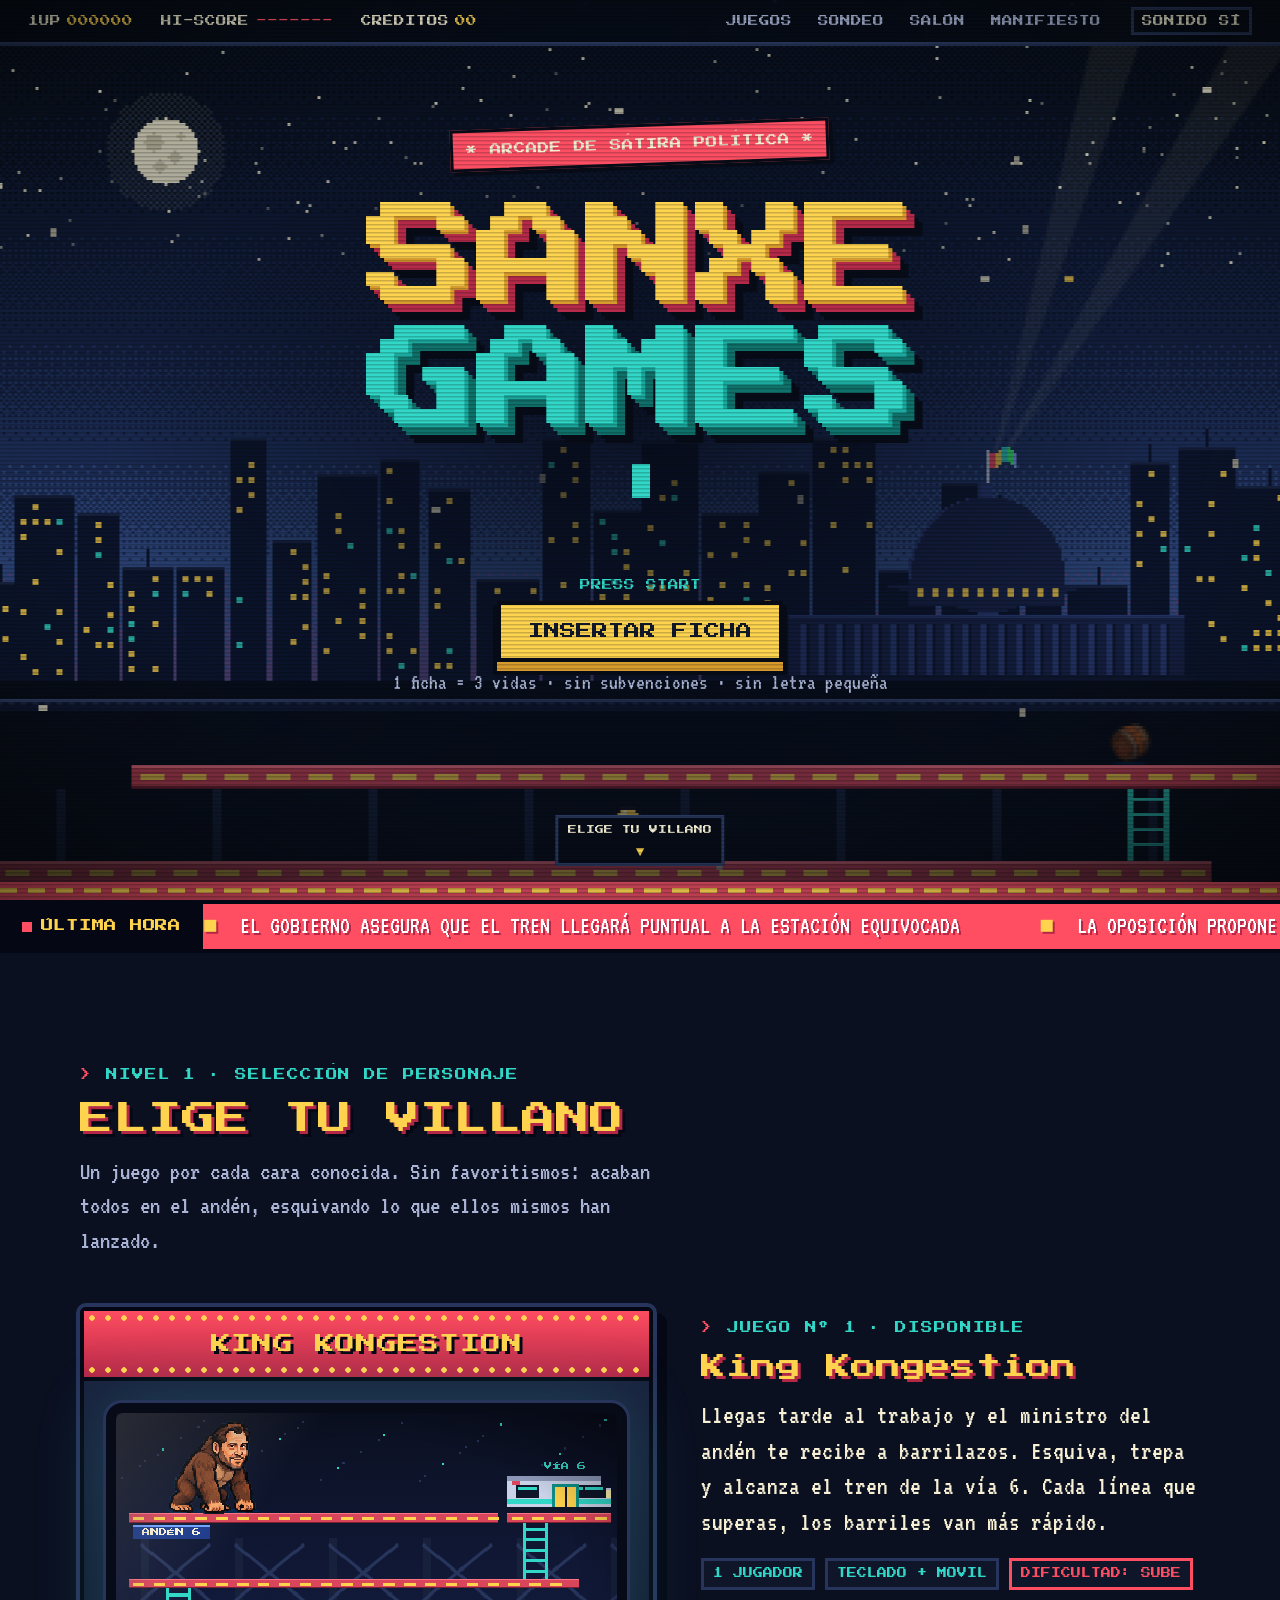
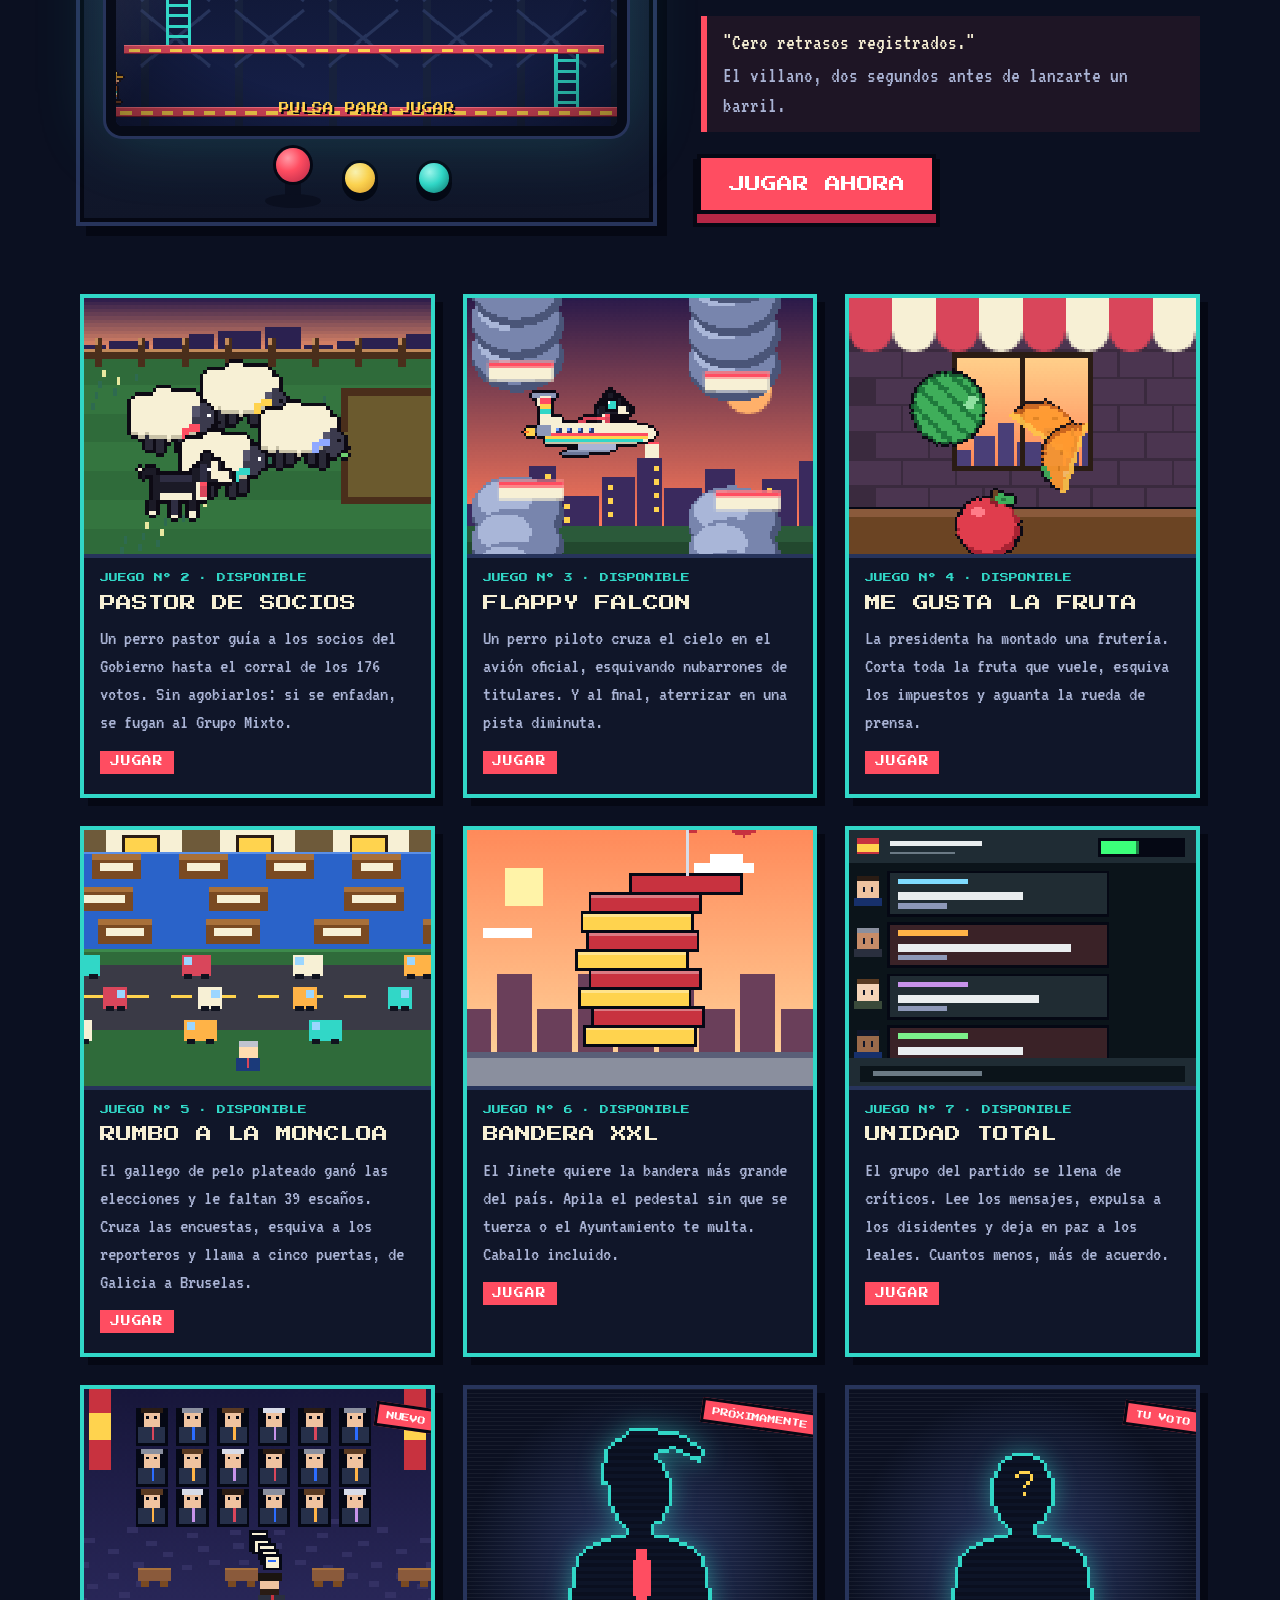
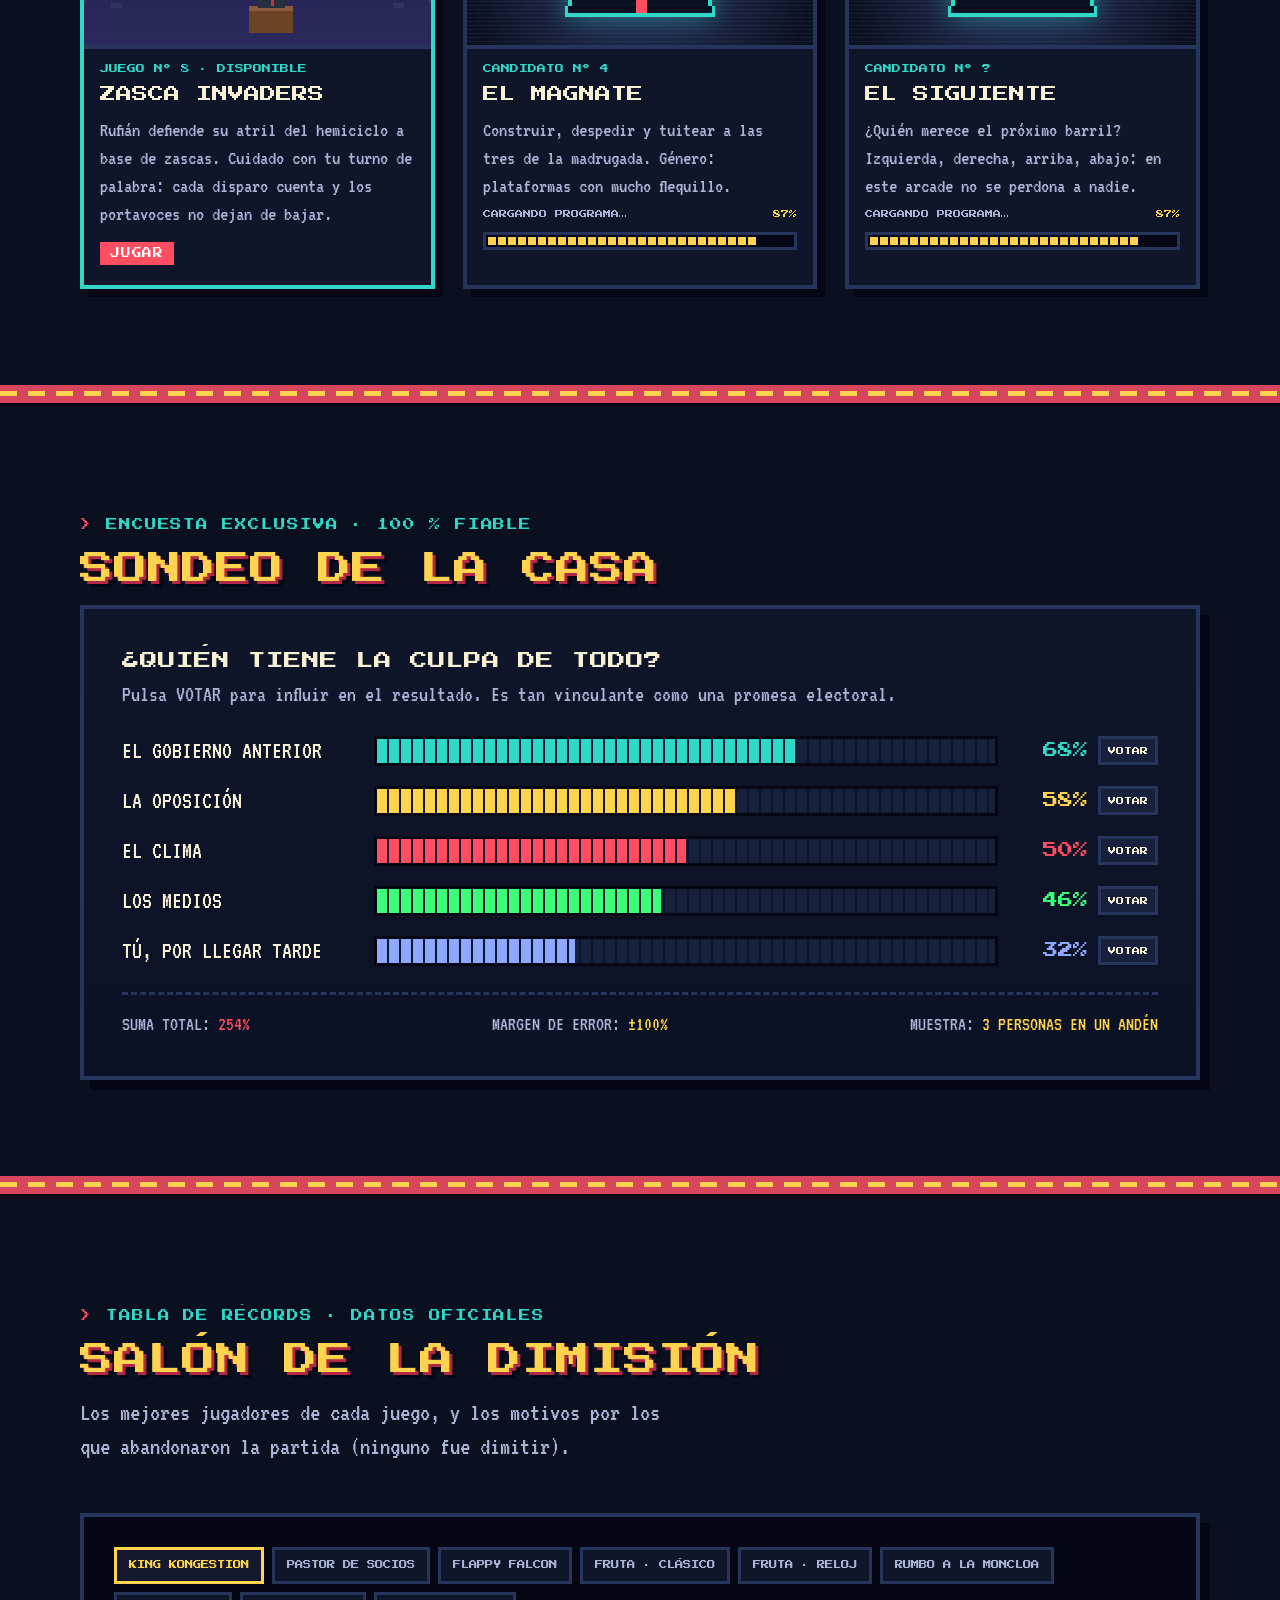
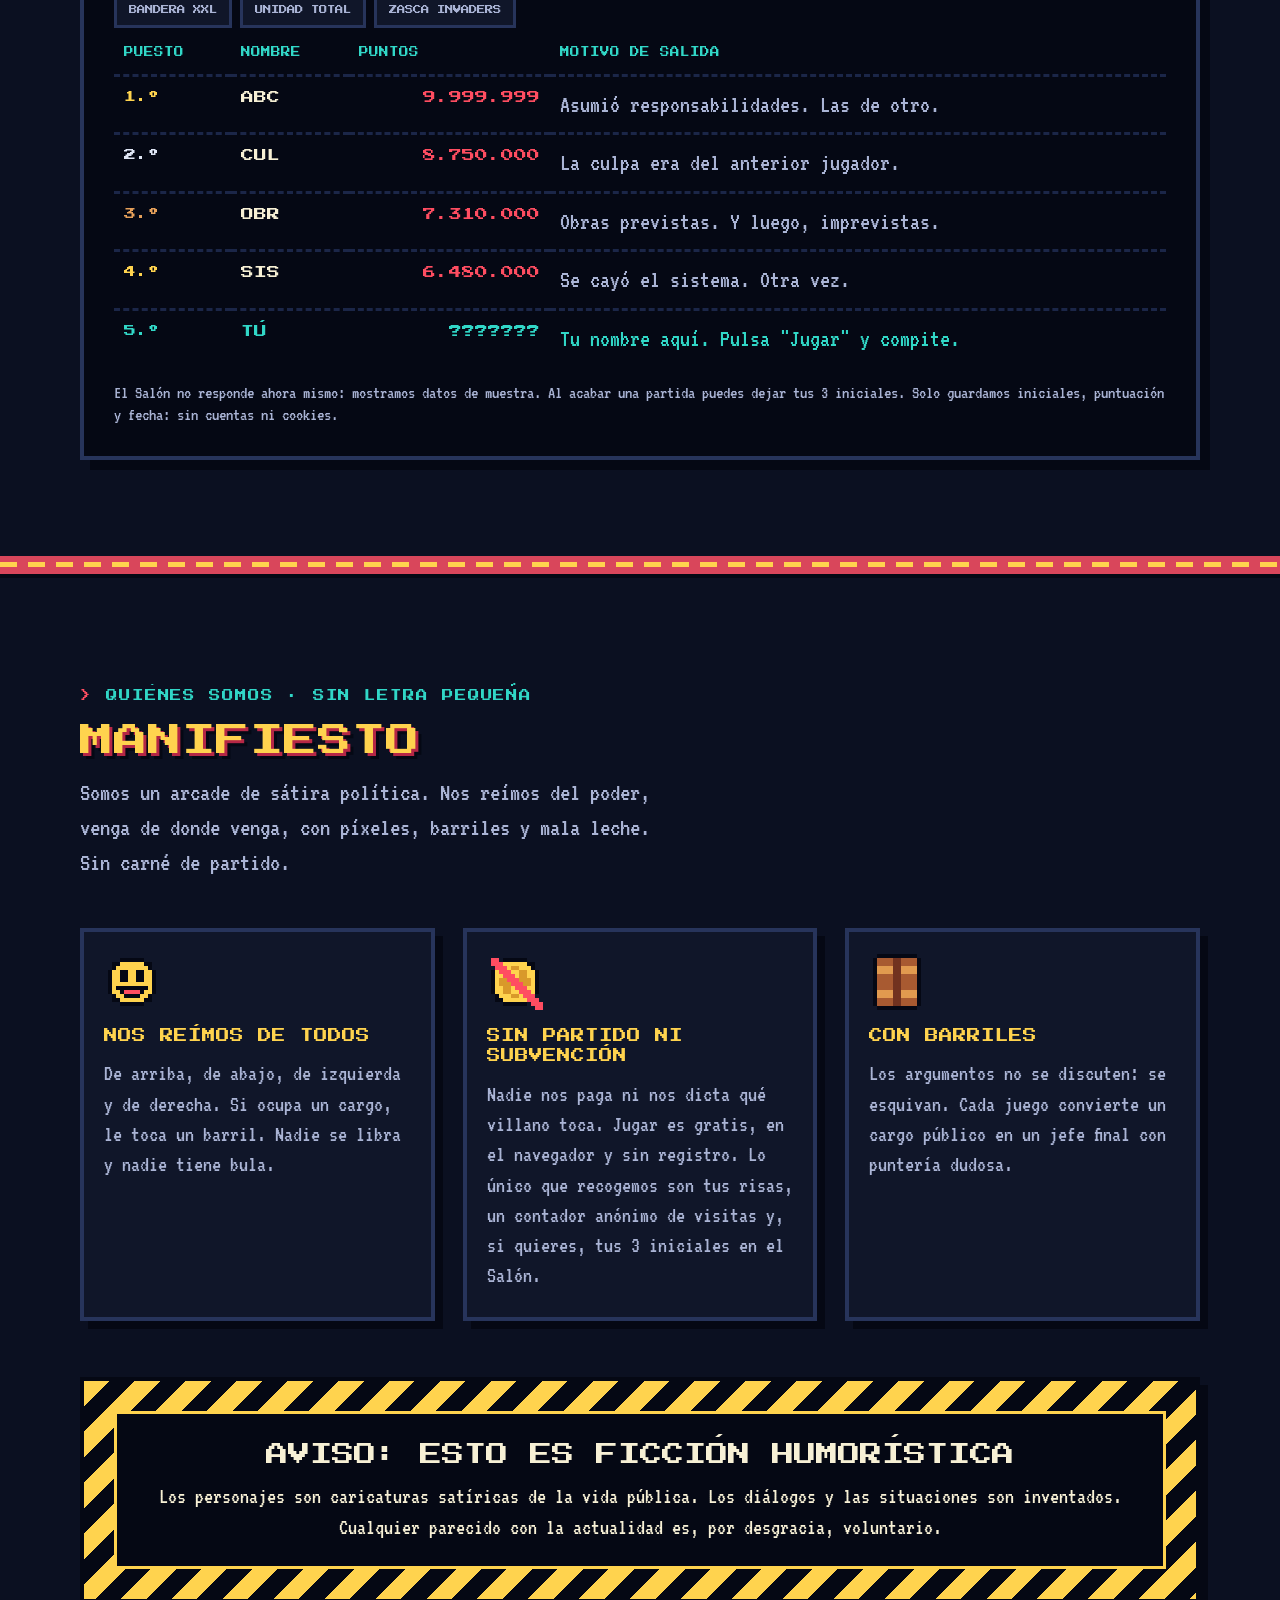
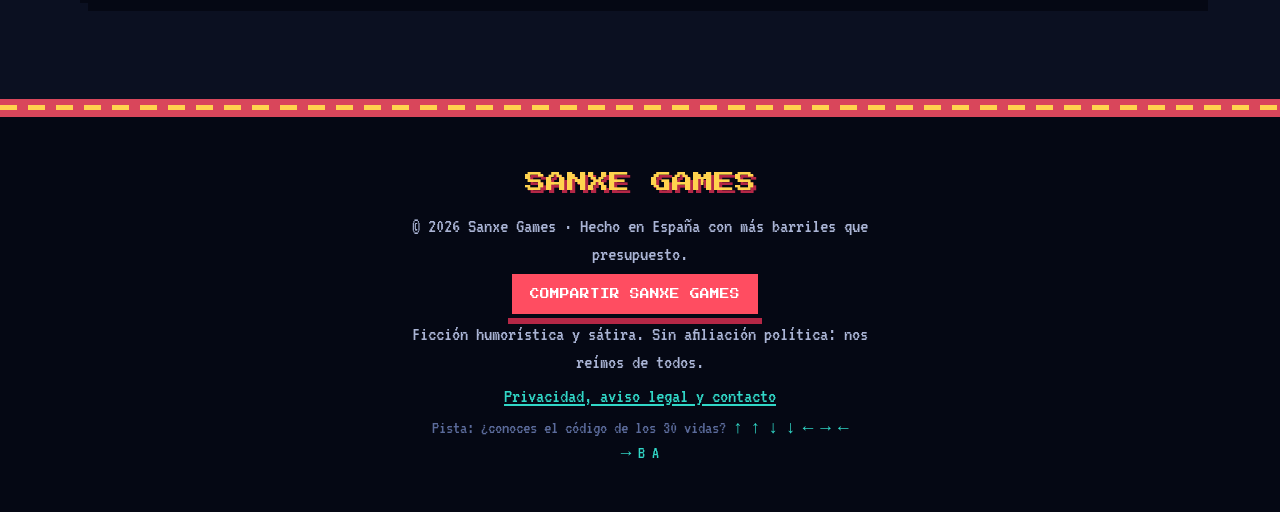
==== commit ed154411: "Privacy page, anonymous contact form and moderation panel - /privacidad/: privacy policy, legal noti" ====
--- a/index.html
+++ b/index.html
@@ -24,7 +24,7 @@
   <link rel="icon" href="favicon.svg" type="image/svg+xml">
   <link rel="preload" href="assets/fonts/PressStart2P-latin.woff2" as="font" type="font/woff2" crossorigin>
   <link rel="preload" href="assets/fonts/VT323-latin.woff2" as="font" type="font/woff2" crossorigin>
-  <link rel="stylesheet" href="assets/home.css?v=10">
+  <link rel="stylesheet" href="assets/home.css?v=11">
   <script>document.documentElement.classList.add("js")</script>
 </head>
 <body>
@@ -295,6 +295,7 @@
       <p>© 2026 Sanxe Games · Hecho en España con más barriles que presupuesto.</p>
       <p><button type="button" class="share-site" id="share-site">COMPARTIR SANXE GAMES</button> <span id="share-msg" role="status" aria-live="polite"></span></p>
       <p>Ficción humorística y sátira. Sin afiliación política: nos reímos de todos.</p>
+      <p><a href="privacidad/">Privacidad, aviso legal y contacto</a></p>
       <p class="hint">Pista: ¿conoces el código de los 30 vidas? <kbd>↑ ↑ ↓ ↓ ← → ← → B A</kbd></p>
     </div>
   </footer>
@@ -306,7 +307,7 @@
   <script src="assets/commuter-sprites.js"></script>
   <script src="pastor-de-socios/sprites.js?v=2"></script>
   <script src="me-gusta-la-fruta/sprites.js?v=1"></script>
-  <script src="assets/scores.js?v=7"></script>
+  <script src="assets/scores.js?v=8"></script>
   <script src="assets/home.js?v=21"></script>
 </body>
 </html>
--- a/assets/home.css
+++ b/assets/home.css
@@ -283,3 +283,5 @@
 .share-site:hover{background:#ff7384}
 .share-site:active{transform:translateY(4px)}
 #share-msg{margin-left:10px;color:var(--cyan)}
+
+footer a{color:var(--cyan)}footer a:hover{color:var(--yellow)}
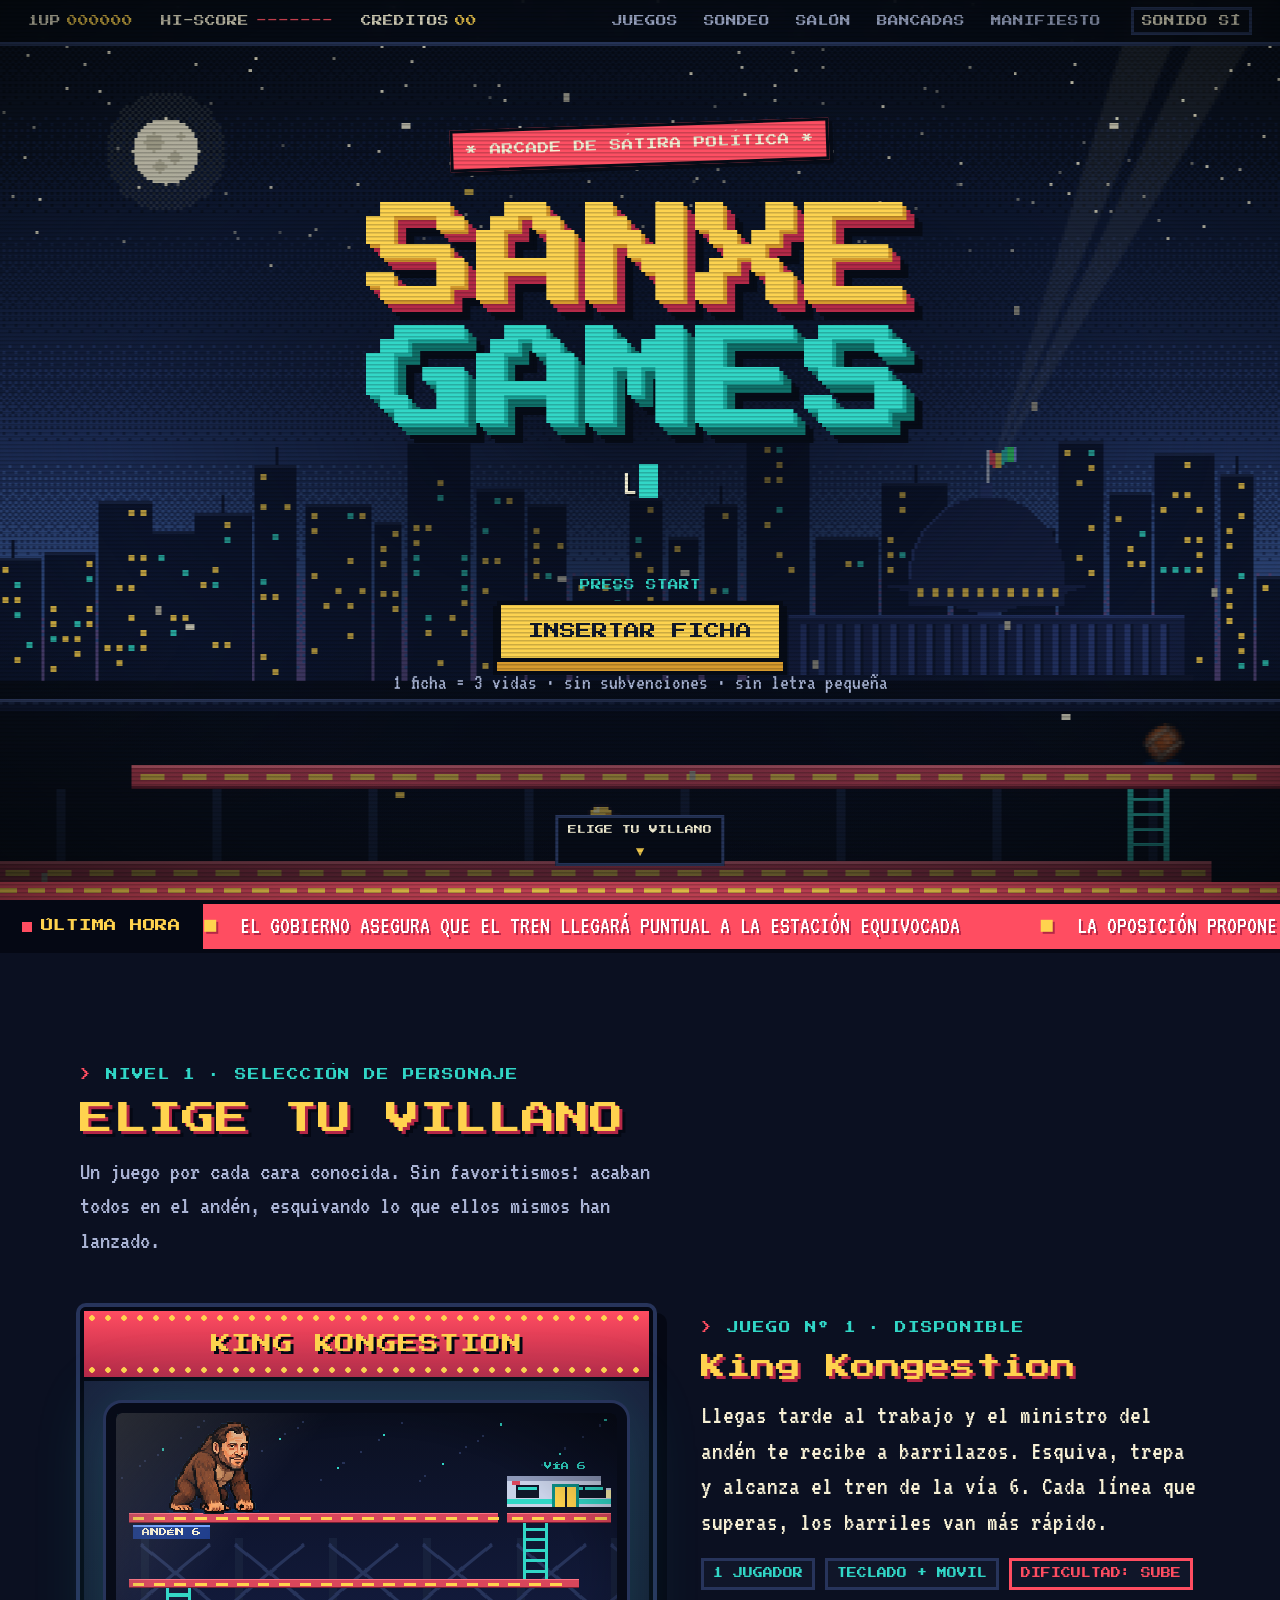
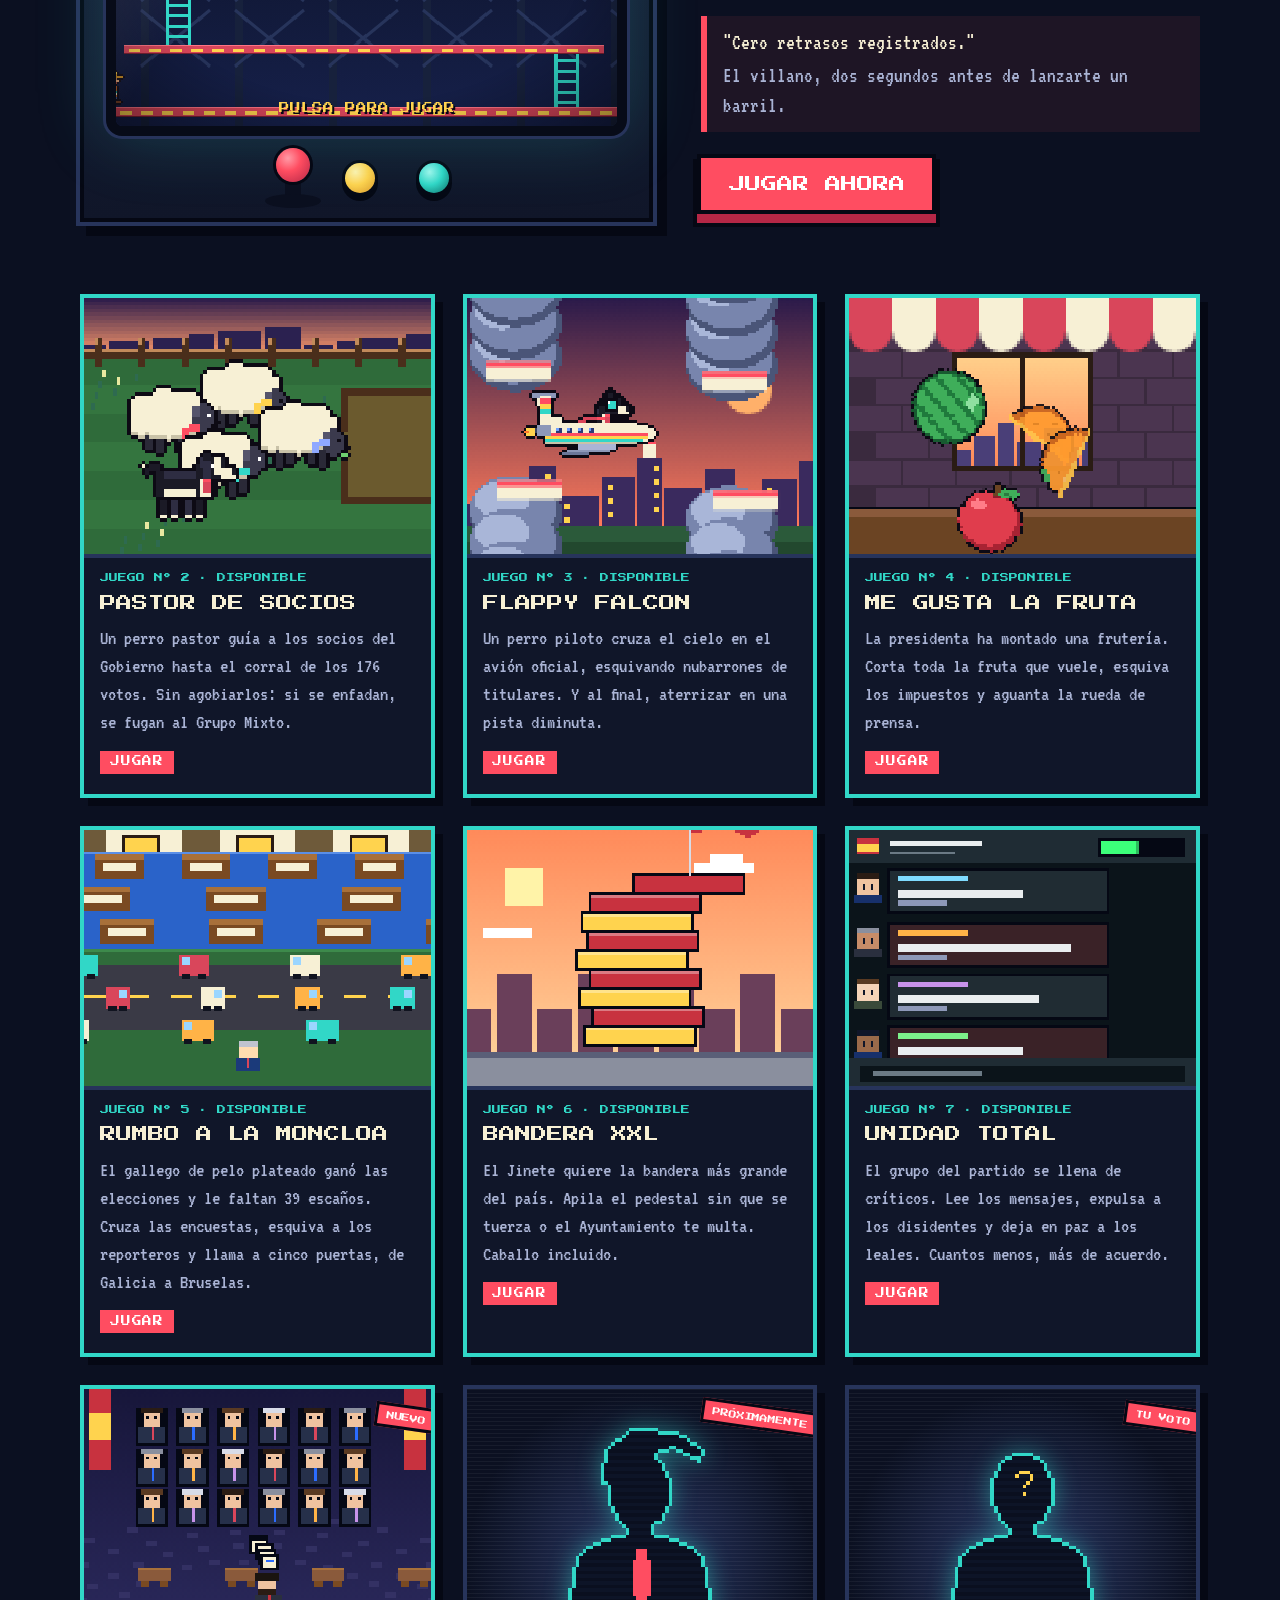
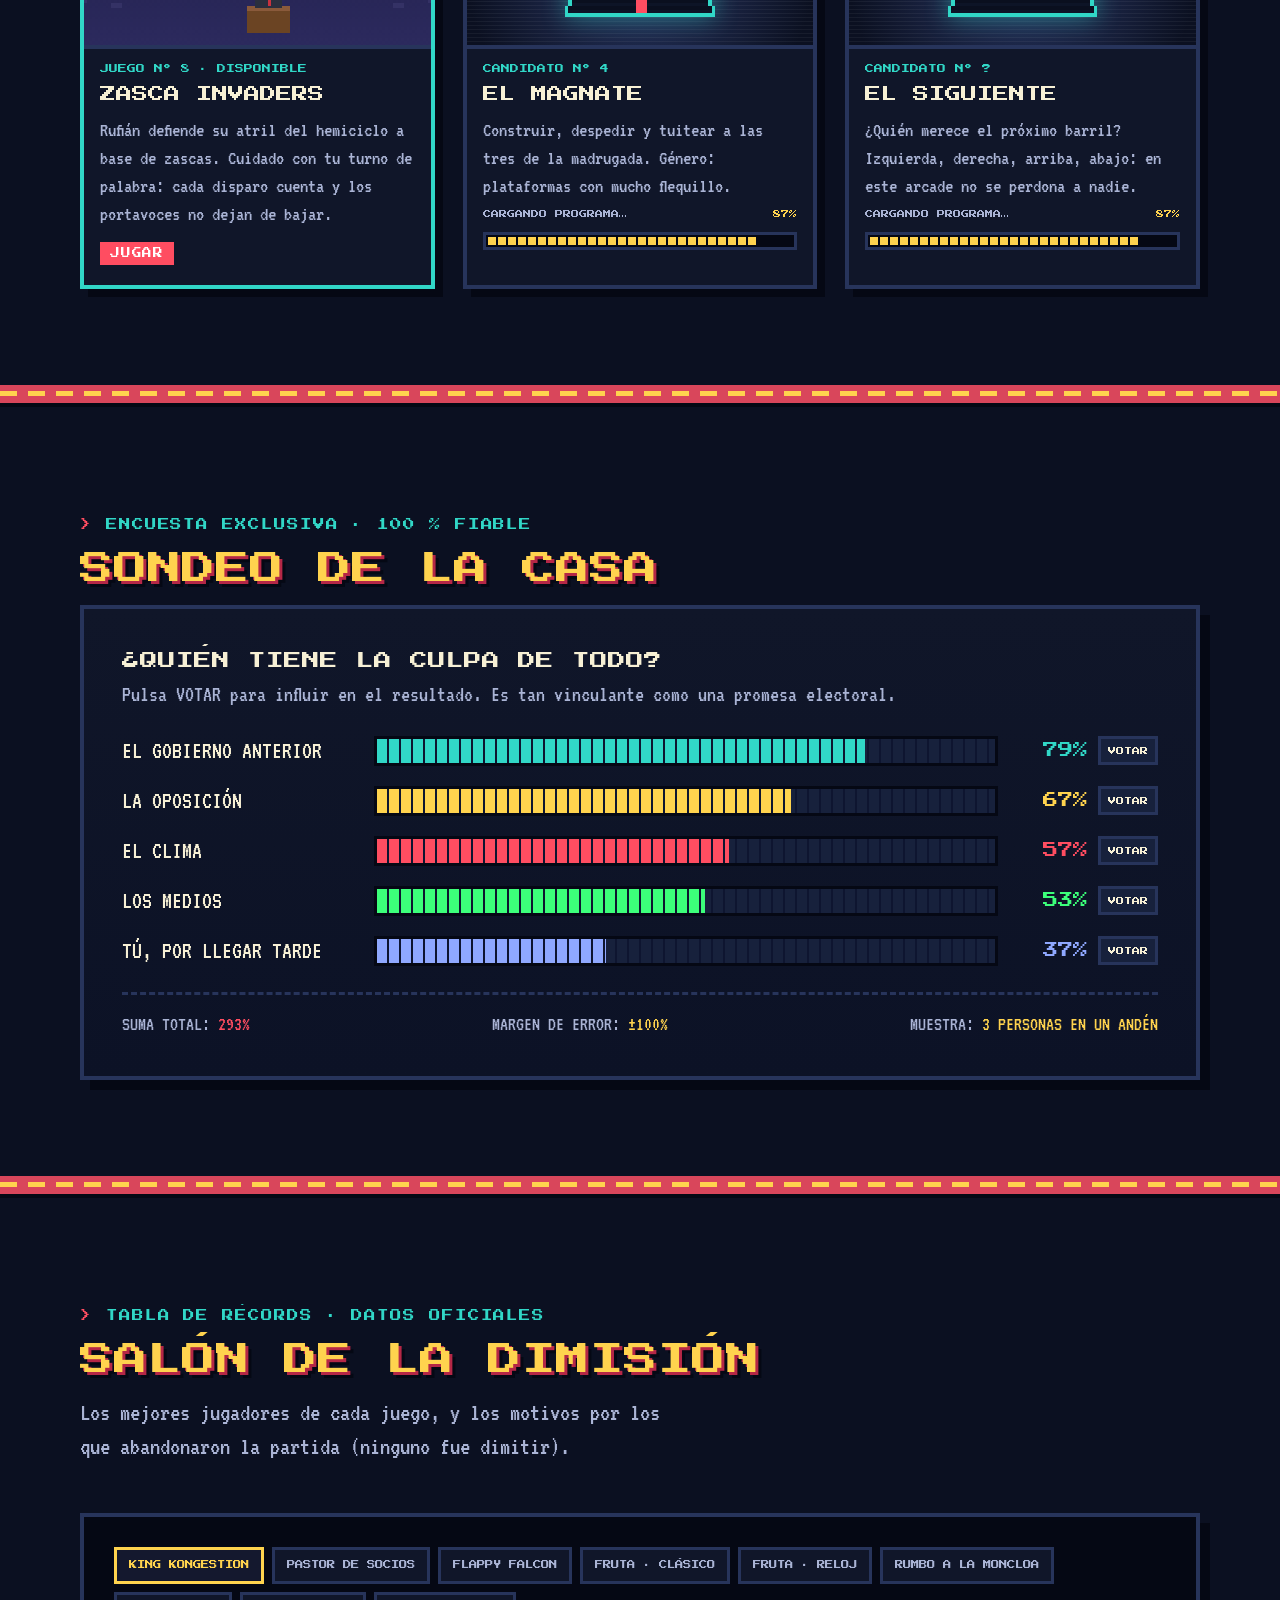
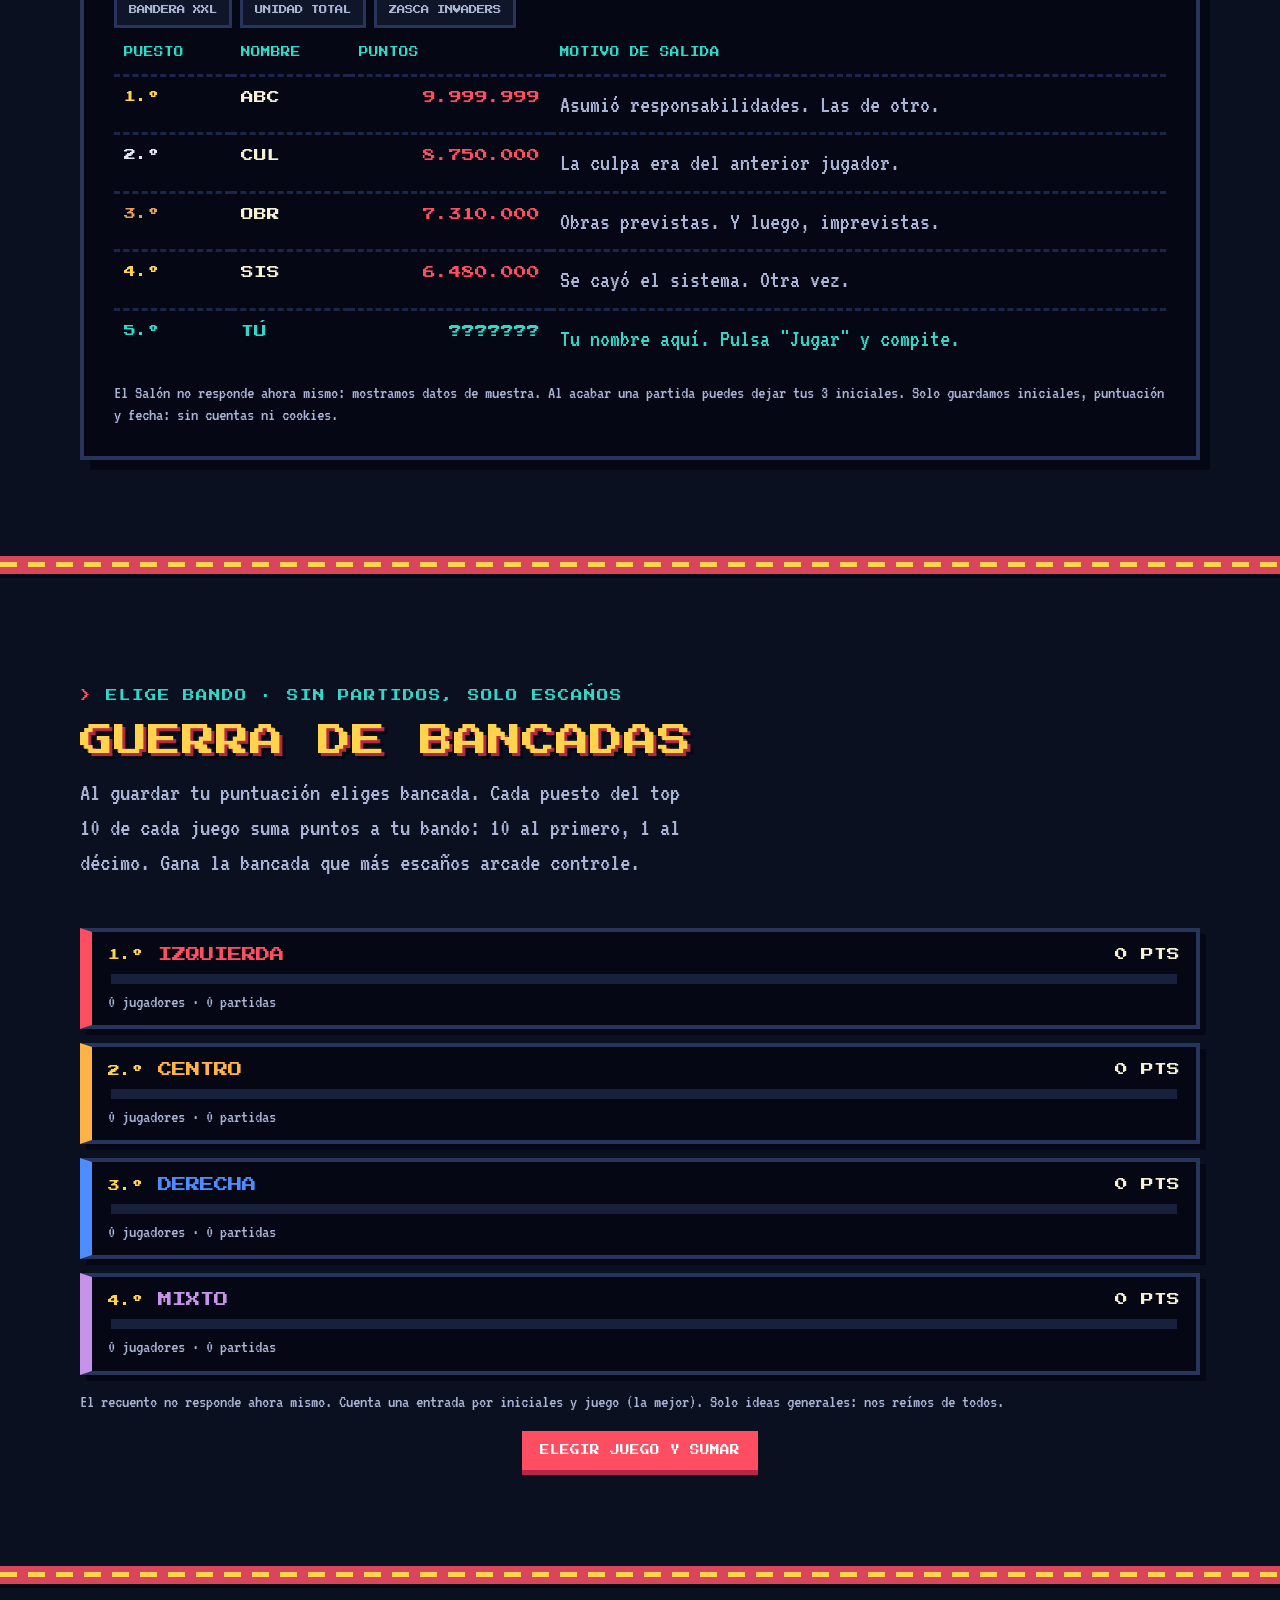
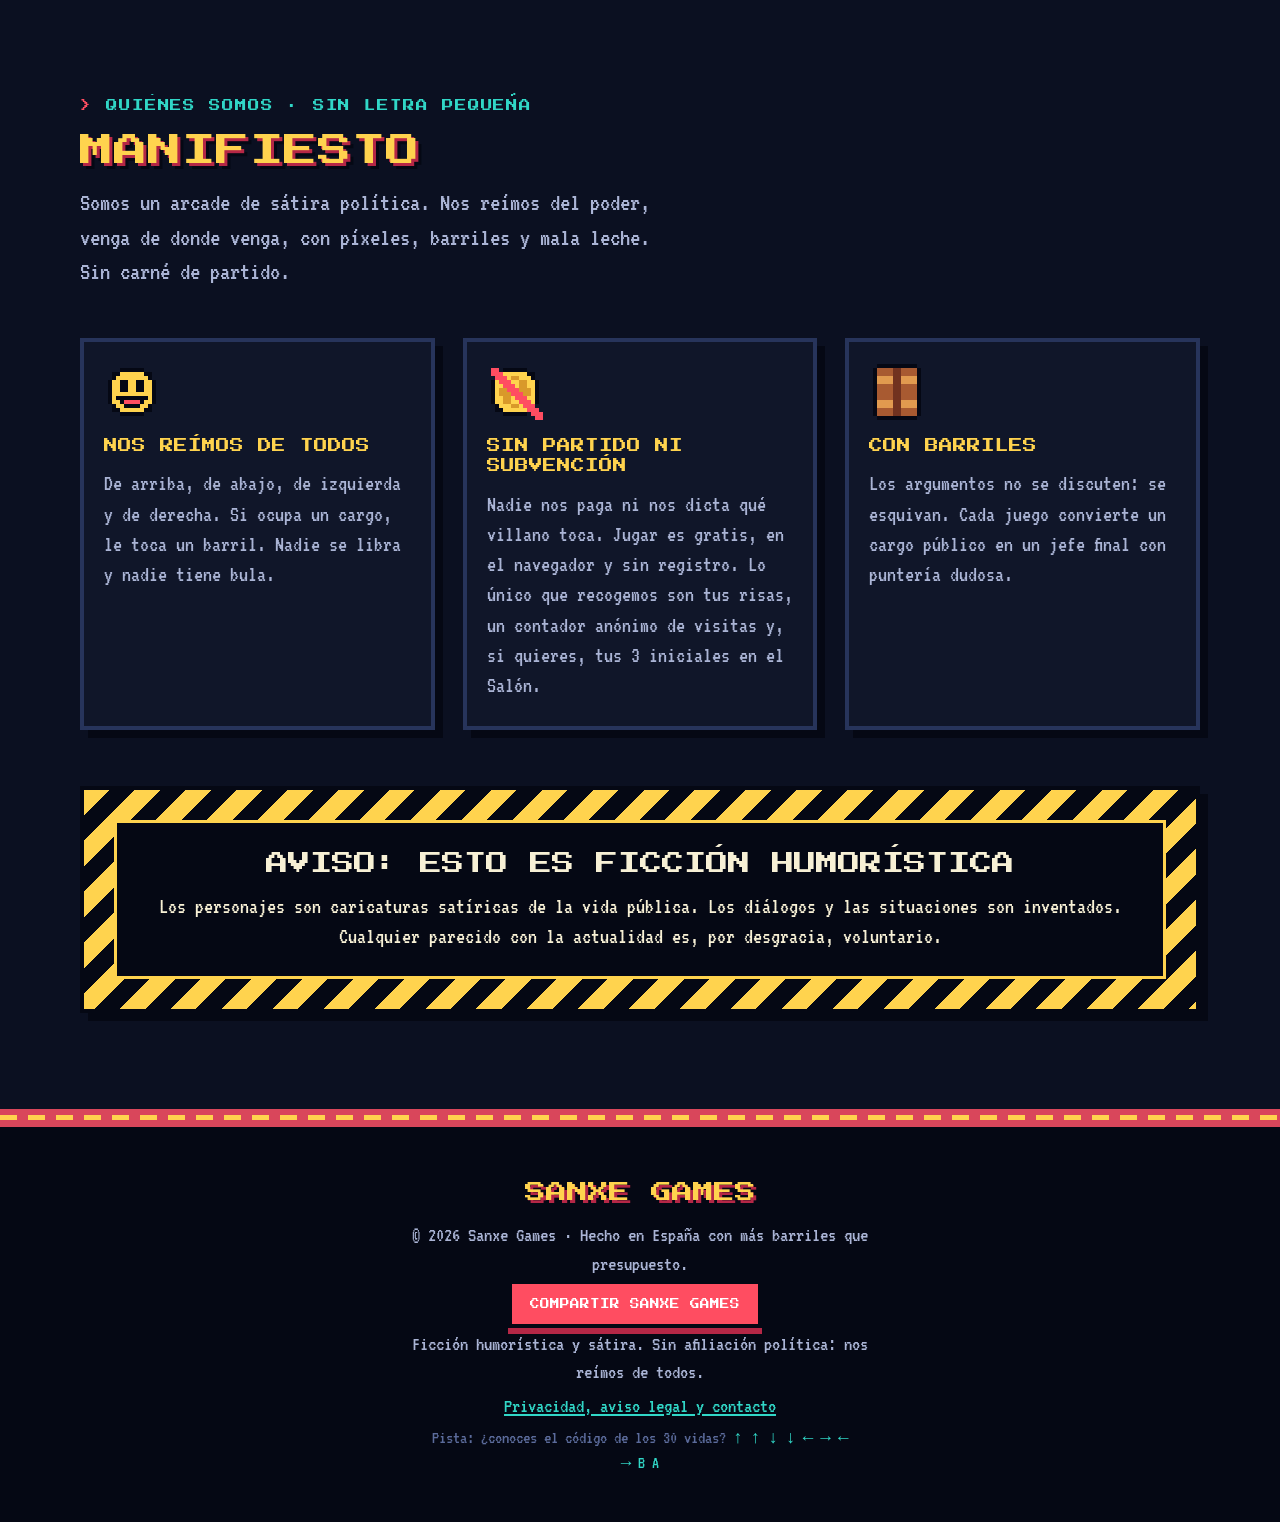
==== commit 549108ca: "Guerra de bancadas: team picker on save, standings endpoint and home section - Worker: scores.team c" ====
--- a/index.html
+++ b/index.html
@@ -24,7 +24,7 @@
   <link rel="icon" href="favicon.svg" type="image/svg+xml">
   <link rel="preload" href="assets/fonts/PressStart2P-latin.woff2" as="font" type="font/woff2" crossorigin>
   <link rel="preload" href="assets/fonts/VT323-latin.woff2" as="font" type="font/woff2" crossorigin>
-  <link rel="stylesheet" href="assets/home.css?v=11">
+  <link rel="stylesheet" href="assets/home.css?v=12">
   <script>document.documentElement.classList.add("js")</script>
 </head>
 <body>
@@ -44,6 +44,7 @@
       <a href="#juegos">JUEGOS</a>
       <a href="#sondeo">SONDEO</a>
       <a href="#salon">SALÓN</a>
+      <a href="#bancadas">BANCADAS</a>
       <a href="#manifiesto">MANIFIESTO</a>
     </nav>
     <button id="sound" type="button" aria-pressed="true" aria-label="Activar o desactivar sonido"><span class="snd-l">SONIDO </span><span id="sound-s">SÍ</span></button>
@@ -270,6 +271,20 @@
 
     <div class="girder" aria-hidden="true"></div>
 
+    <!-- ================= GUERRA DE BANCADAS ================= -->
+    <section class="section" id="bancadas" aria-labelledby="t-banc">
+      <div class="wrap">
+        <p class="kicker reveal">ELIGE BANDO · SIN PARTIDOS, SOLO ESCAÑOS</p>
+        <h2 class="title reveal" id="t-banc">GUERRA DE BANCADAS</h2>
+        <p class="lead reveal">Al guardar tu puntuación eliges bancada. Cada puesto del top 10 de cada juego suma puntos a tu bando: 10 al primero, 1 al décimo. Gana la bancada que más escaños arcade controle.</p>
+        <div class="war reveal" id="war" aria-live="polite"><p class="hall-note">Pasando lista de escaños…</p></div>
+        <p class="hall-note" id="war-note">Cuenta una entrada por iniciales y juego (la mejor). Solo ideas generales: nos reímos de todos.</p>
+        <p class="war-cta"><a class="btn-link" href="#juegos">ELEGIR JUEGO Y SUMAR</a></p>
+      </div>
+    </section>
+
+    <div class="girder" aria-hidden="true"></div>
+
     <!-- ================= MANIFIESTO ================= -->
     <section class="section" id="manifiesto" aria-labelledby="t-man">
       <div class="wrap">
@@ -307,7 +322,7 @@
   <script src="assets/commuter-sprites.js"></script>
   <script src="pastor-de-socios/sprites.js?v=2"></script>
   <script src="me-gusta-la-fruta/sprites.js?v=1"></script>
-  <script src="assets/scores.js?v=8"></script>
-  <script src="assets/home.js?v=21"></script>
+  <script src="assets/scores.js?v=9"></script>
+  <script src="assets/home.js?v=22"></script>
 </body>
 </html>
--- a/assets/home.css
+++ b/assets/home.css
@@ -285,3 +285,17 @@
 #share-msg{margin-left:10px;color:var(--cyan)}
 
 footer a{color:var(--cyan)}footer a:hover{color:var(--yellow)}
+
+/* ---------- Guerra de bancadas ---------- */
+.tm{display:inline-block;width:.7em;height:.7em;margin-right:.55em}
+.war{display:grid;gap:14px;margin:0 0 6px}
+.war-row{display:grid;grid-template-columns:auto 1fr auto;gap:6px 14px;align-items:center;padding:14px 16px;border:4px solid var(--line);background:var(--deep);box-shadow:6px 6px 0 var(--deep);border-left:12px solid var(--c)}
+.war-n{font:400 clamp(.55rem,1.4vw,.75rem)/1 var(--px);color:var(--yellow)}
+.war-name{font:400 clamp(.6rem,1.8vw,.9rem)/1.3 var(--px);color:var(--c)}
+.war-pts{font:400 clamp(.55rem,1.5vw,.8rem)/1 var(--px);color:var(--ink);text-align:right;white-space:nowrap}
+.war-bar{grid-column:1/-1;height:16px;background:#17213c;border:3px solid #050814}
+.war-bar i{display:block;height:100%;background:var(--c);transition:width .9s steps(12)}
+.war-meta{grid-column:1/-1;color:var(--muted);font-size:1.15rem;line-height:1}
+.war-cta{margin:18px 0 0;text-align:center}
+.btn-link{display:inline-block;padding:14px 18px;background:var(--red);color:#fff;text-decoration:none;font:400 .6rem/1.2 var(--px);box-shadow:0 5px 0 var(--red-d)}
+.btn-link:hover{background:#ff6a7b}
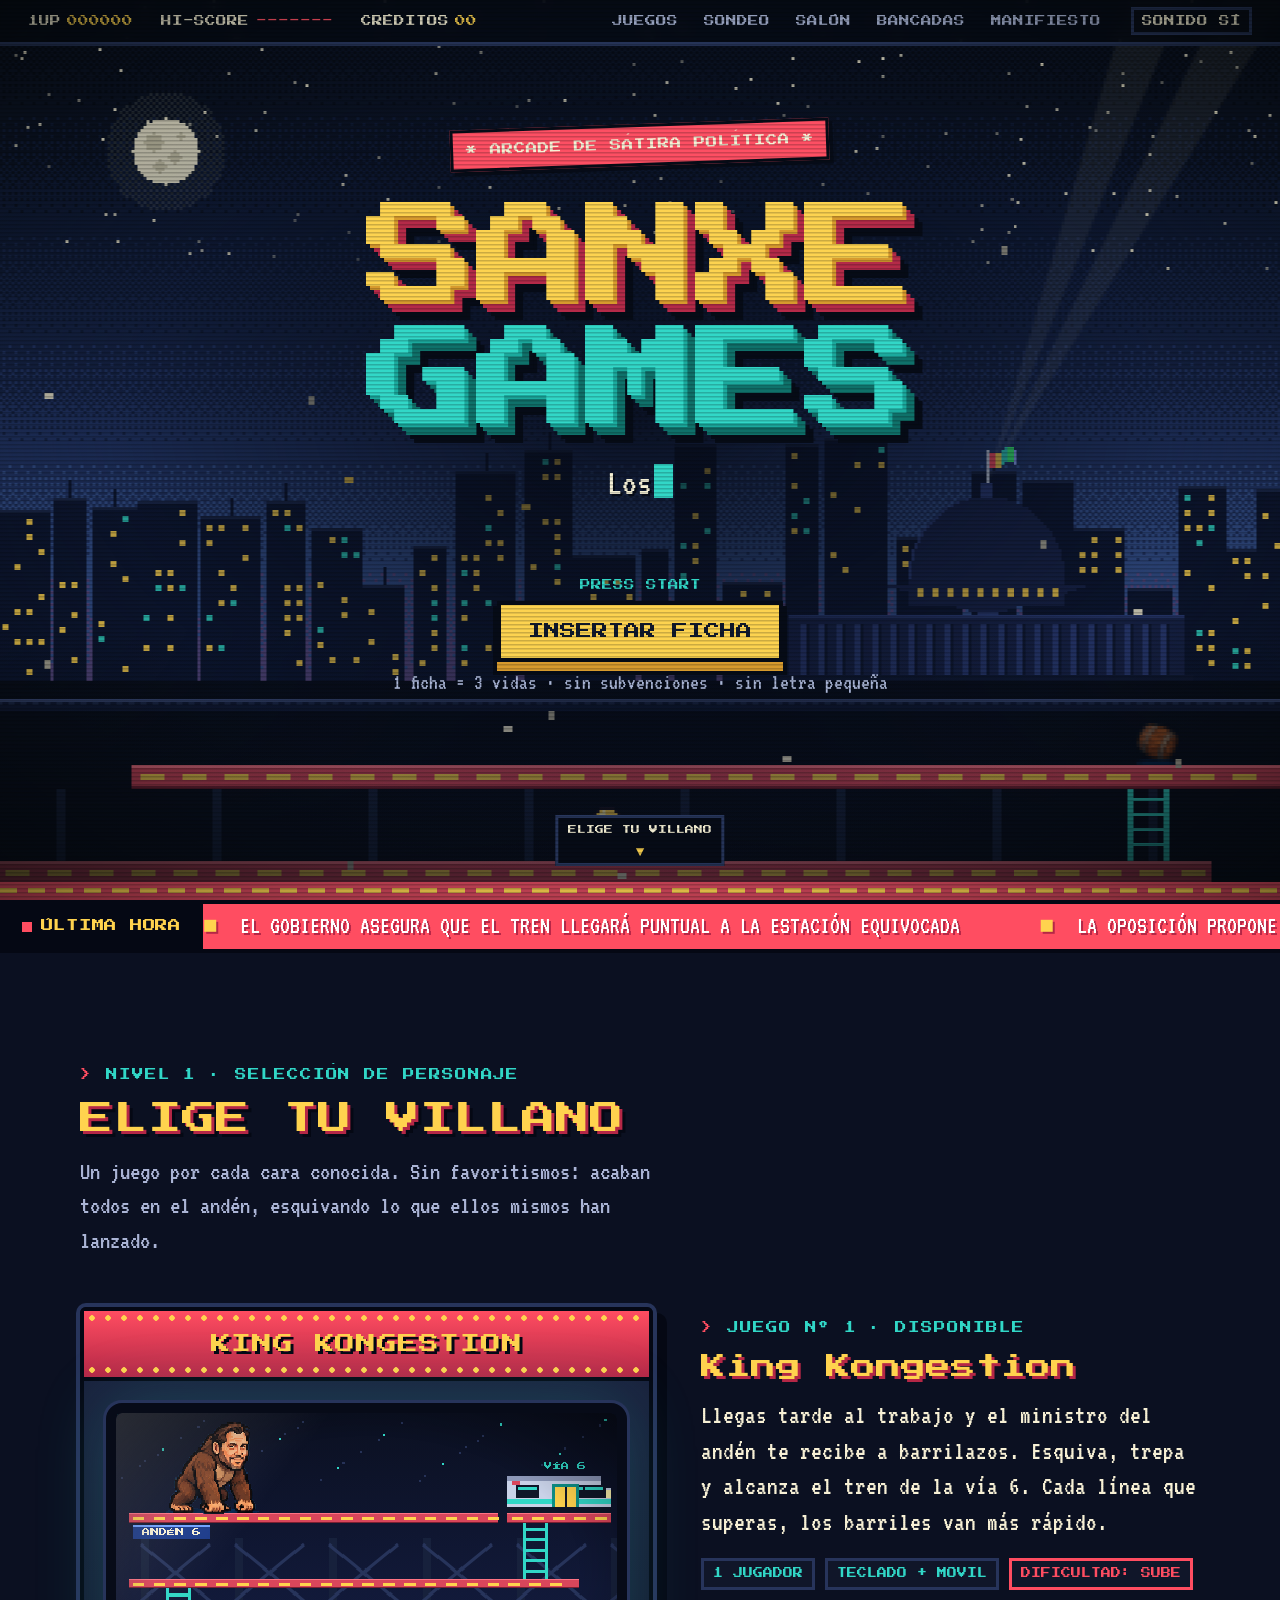
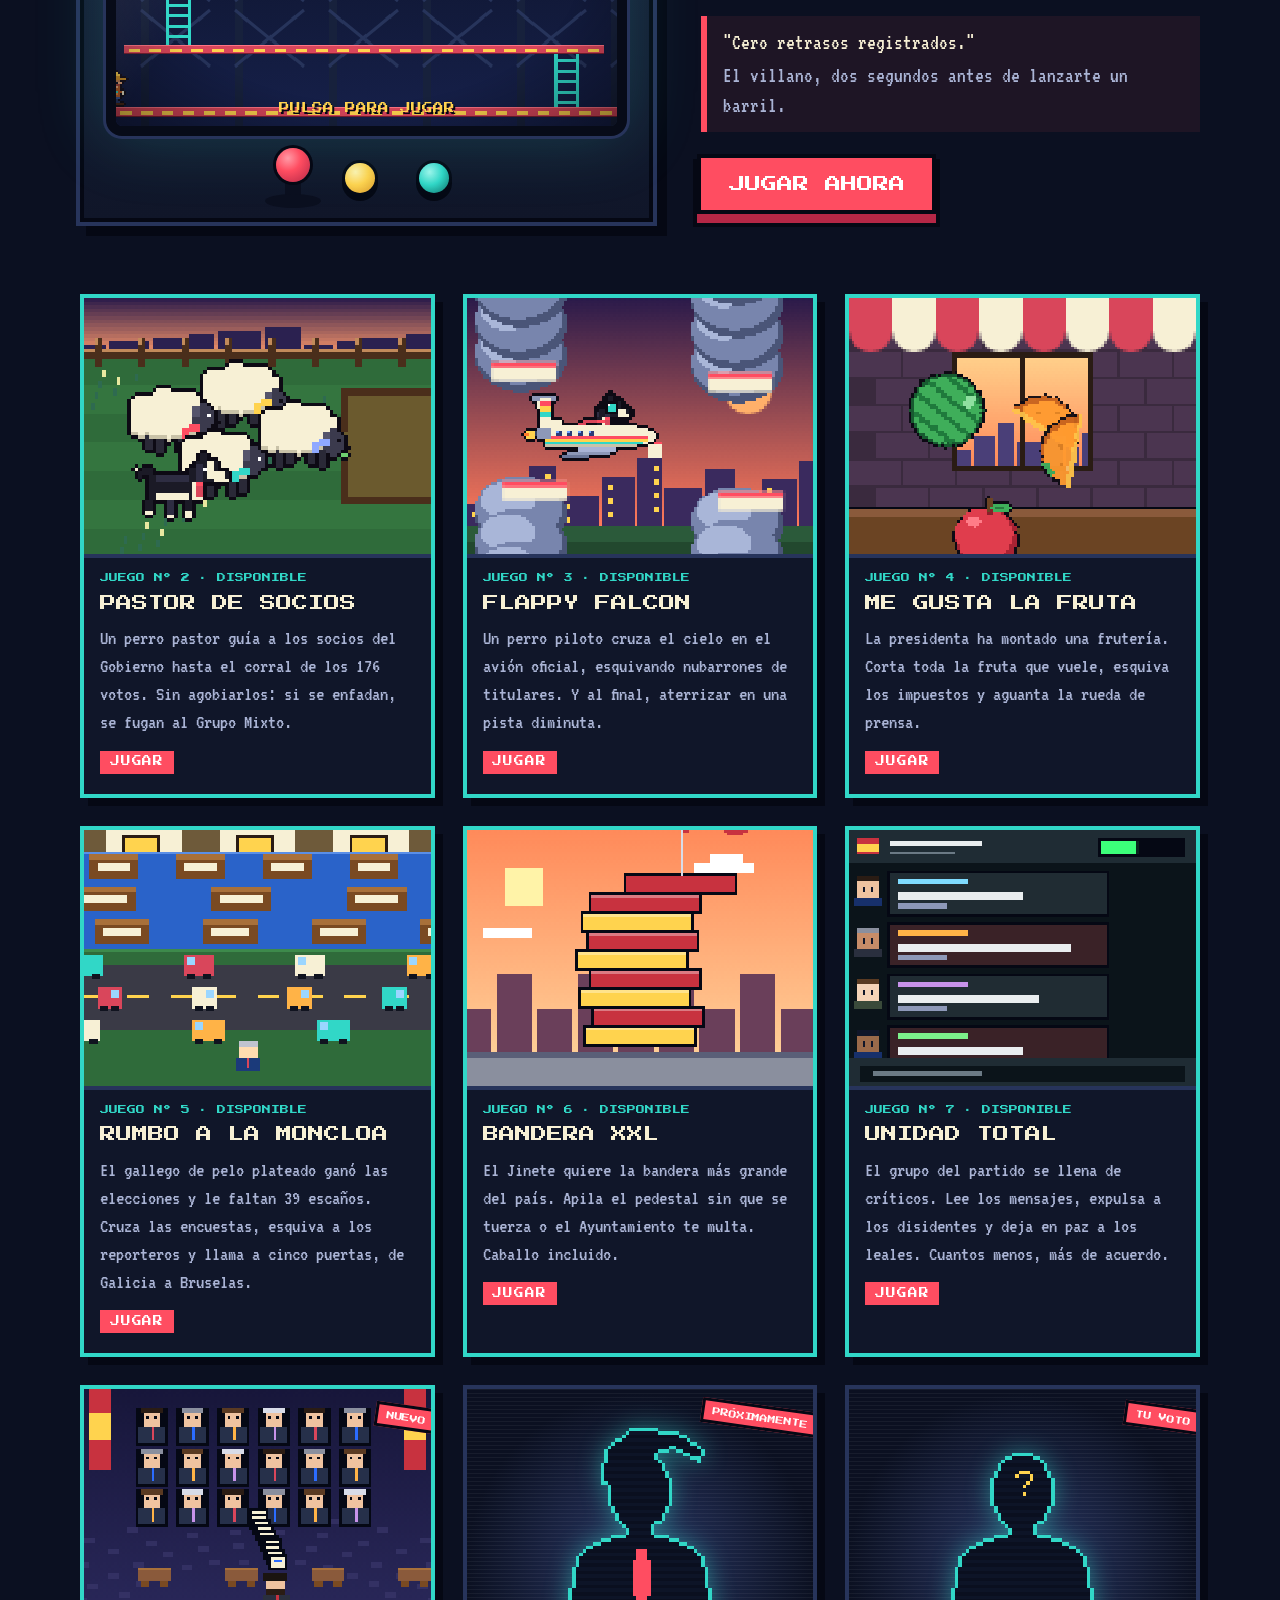
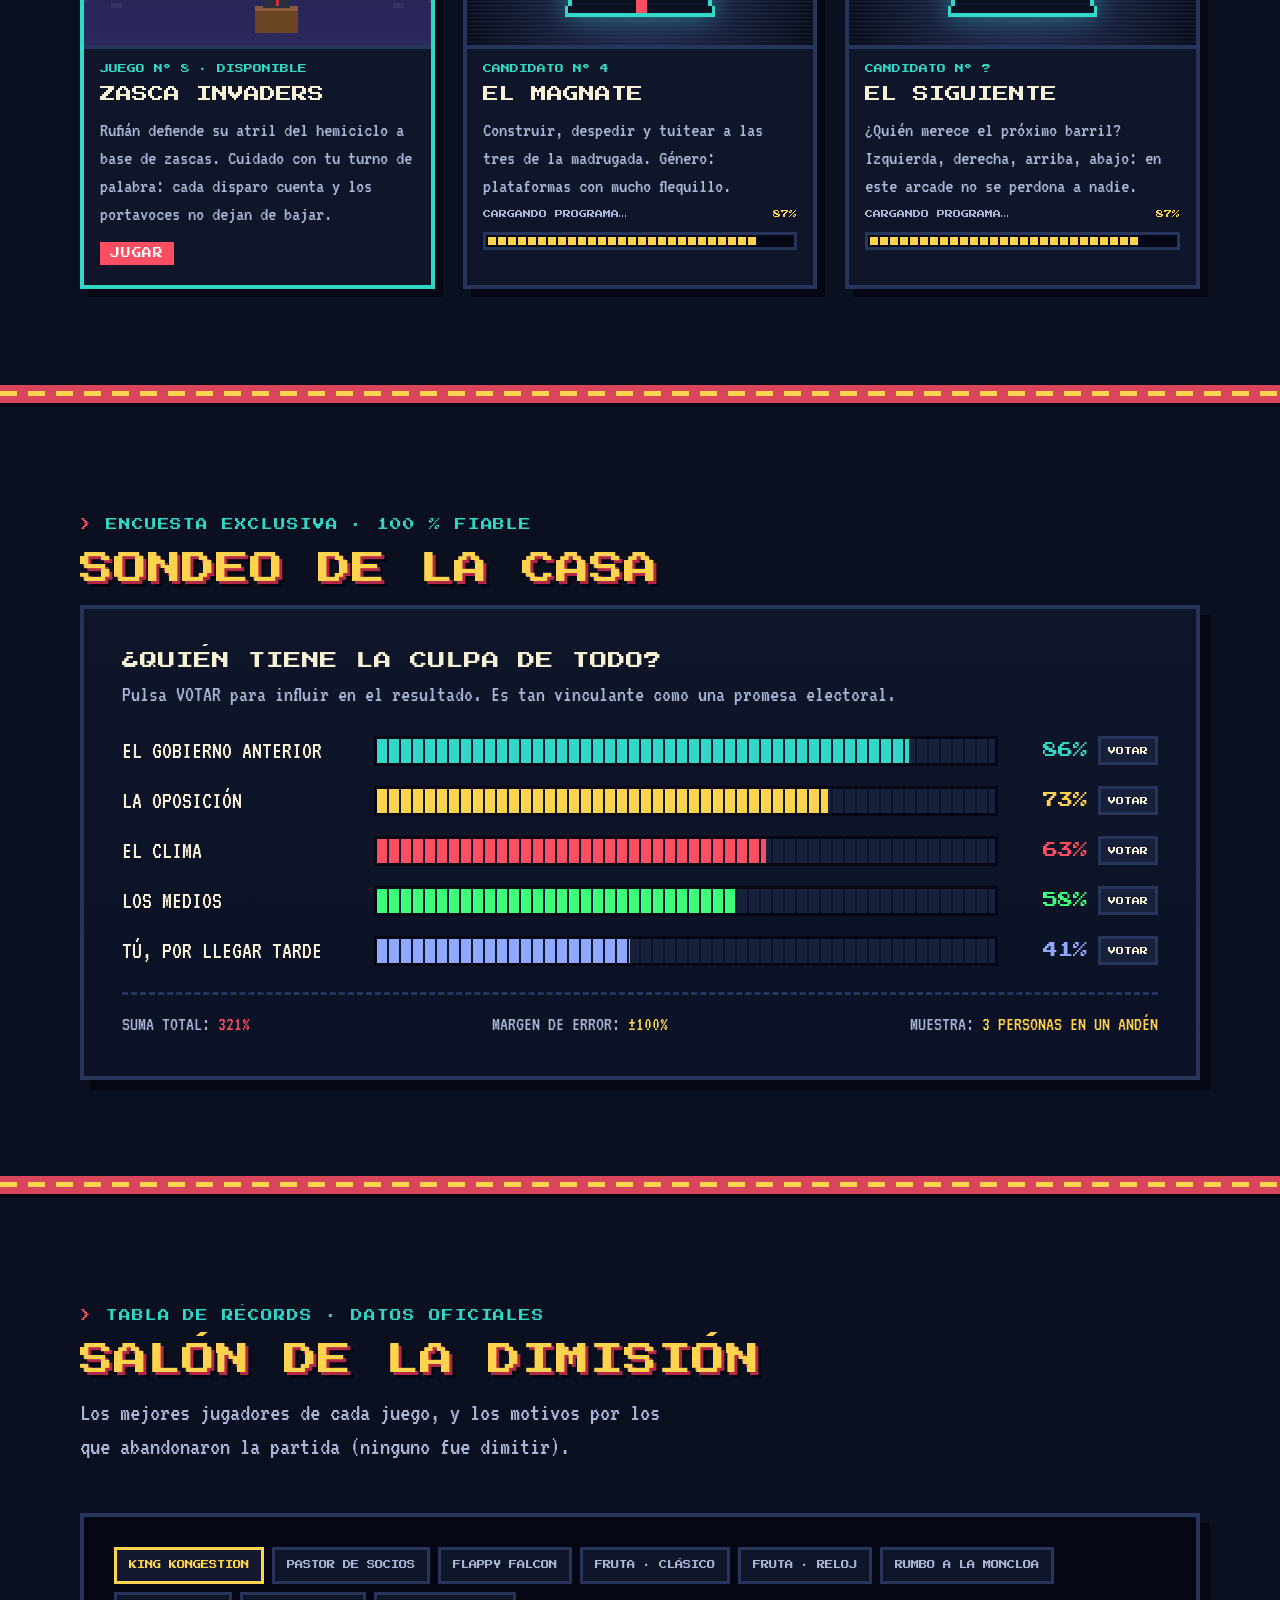
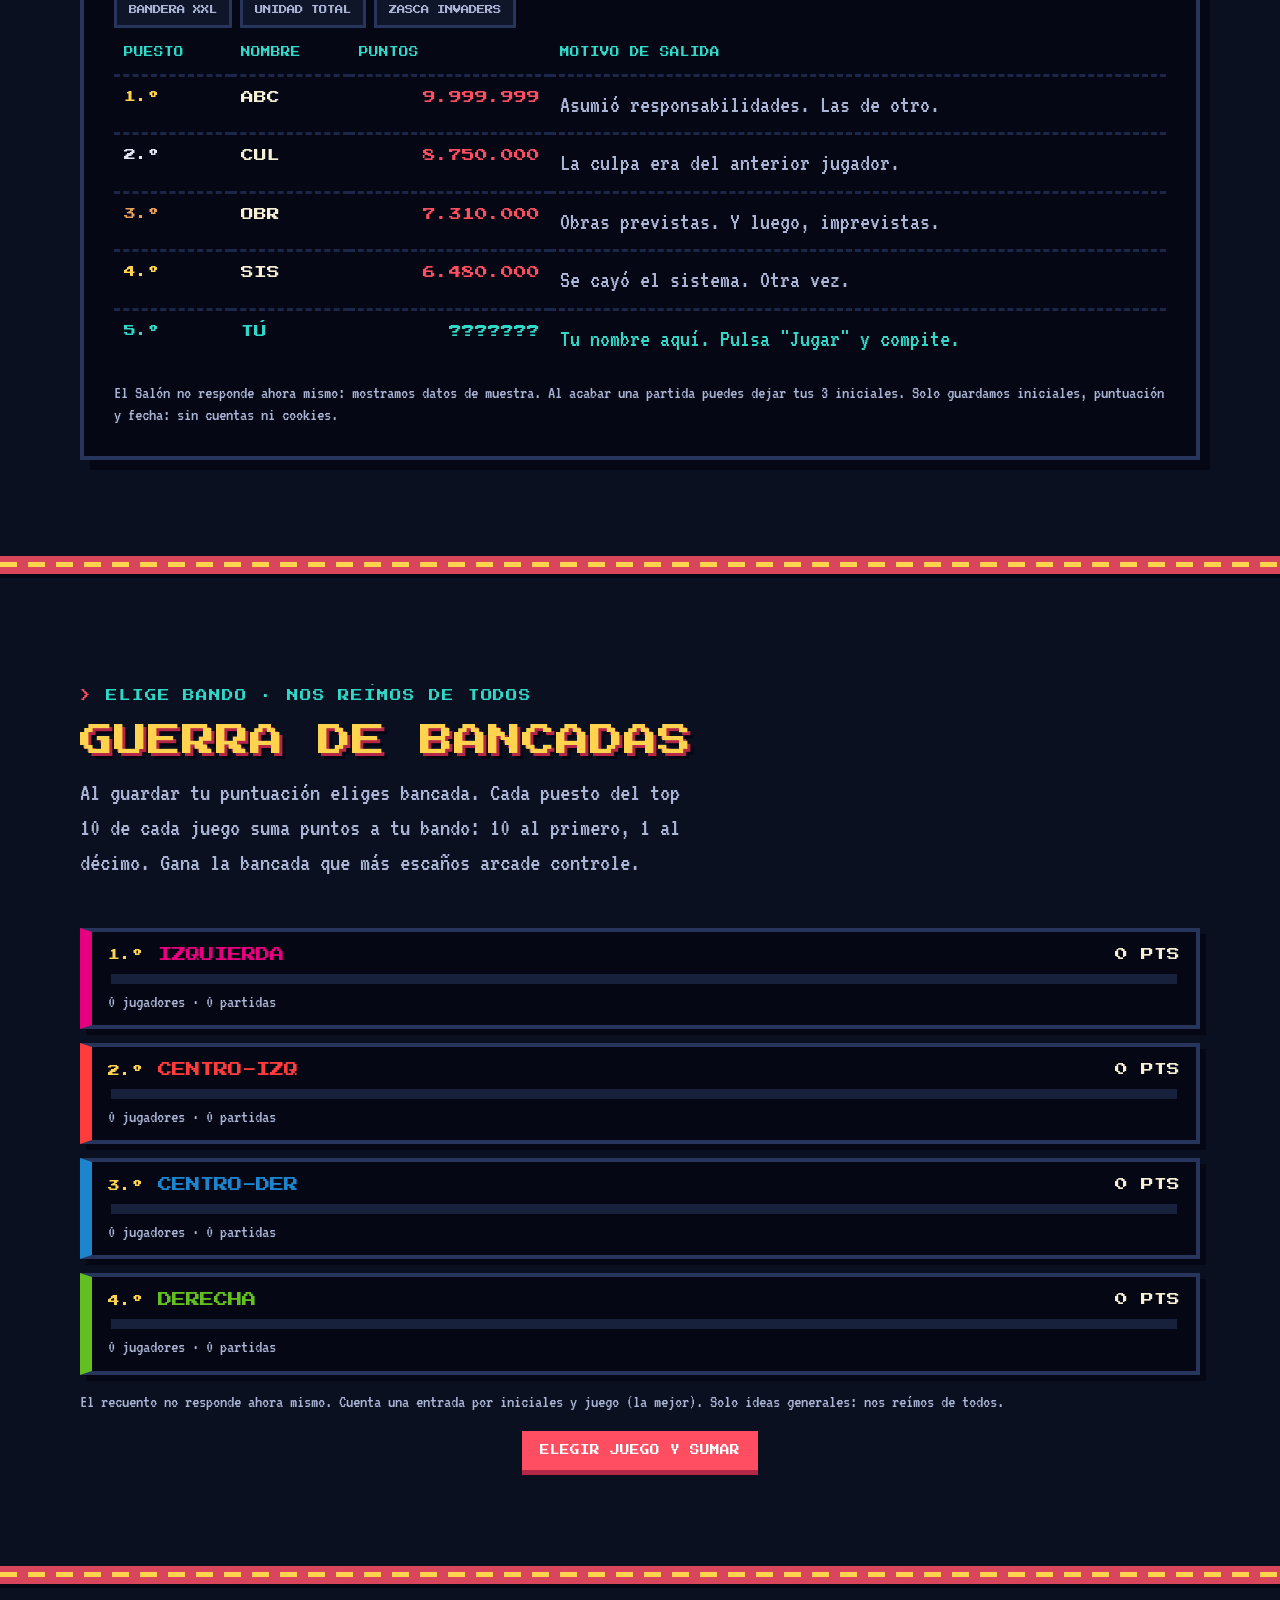
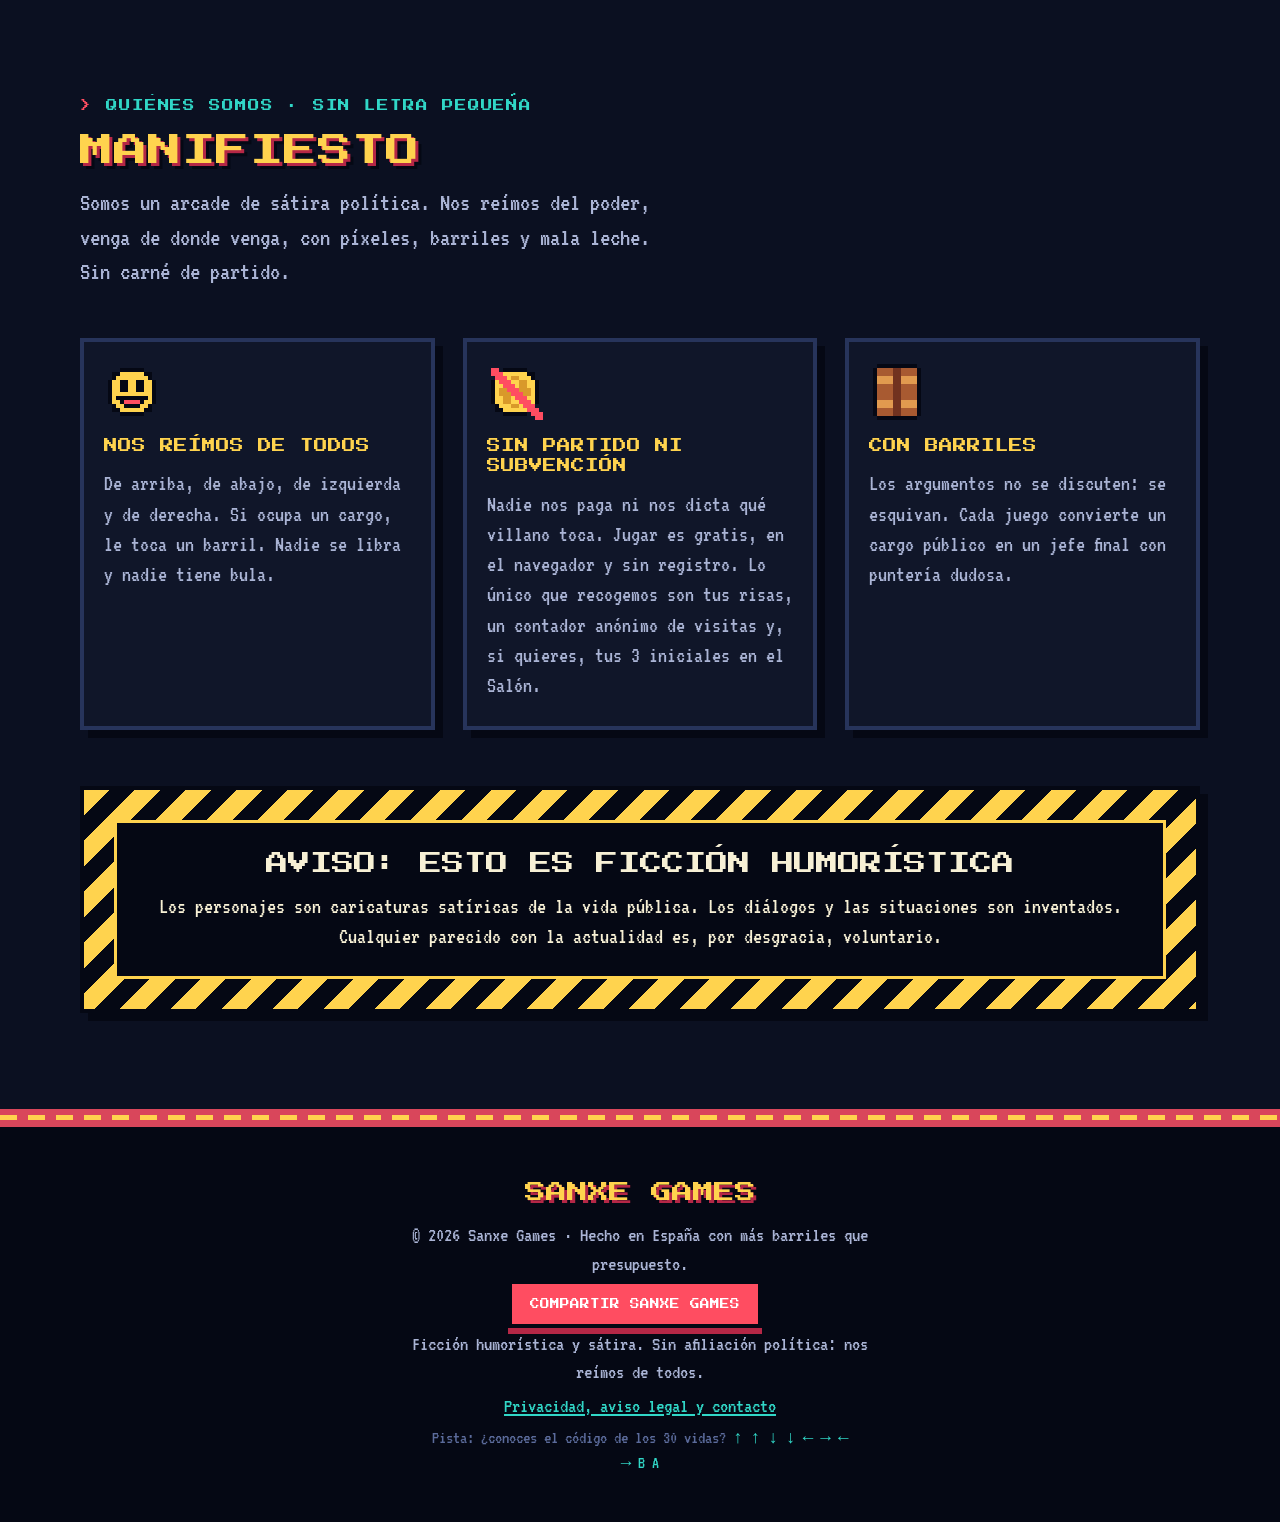
==== commit cc43e1a3: "Bancadas: izquierda, centro-izq, centro-der, derecha with party-style colours - Worker teams izq/ciz" ====
--- a/index.html
+++ b/index.html
@@ -274,7 +274,7 @@
     <!-- ================= GUERRA DE BANCADAS ================= -->
     <section class="section" id="bancadas" aria-labelledby="t-banc">
       <div class="wrap">
-        <p class="kicker reveal">ELIGE BANDO · SIN PARTIDOS, SOLO ESCAÑOS</p>
+        <p class="kicker reveal">ELIGE BANDO · NOS REÍMOS DE TODOS</p>
         <h2 class="title reveal" id="t-banc">GUERRA DE BANCADAS</h2>
         <p class="lead reveal">Al guardar tu puntuación eliges bancada. Cada puesto del top 10 de cada juego suma puntos a tu bando: 10 al primero, 1 al décimo. Gana la bancada que más escaños arcade controle.</p>
         <div class="war reveal" id="war" aria-live="polite"><p class="hall-note">Pasando lista de escaños…</p></div>
@@ -322,7 +322,7 @@
   <script src="assets/commuter-sprites.js"></script>
   <script src="pastor-de-socios/sprites.js?v=2"></script>
   <script src="me-gusta-la-fruta/sprites.js?v=1"></script>
-  <script src="assets/scores.js?v=9"></script>
-  <script src="assets/home.js?v=22"></script>
+  <script src="assets/scores.js?v=11"></script>
+  <script src="assets/home.js?v=23"></script>
 </body>
 </html>
